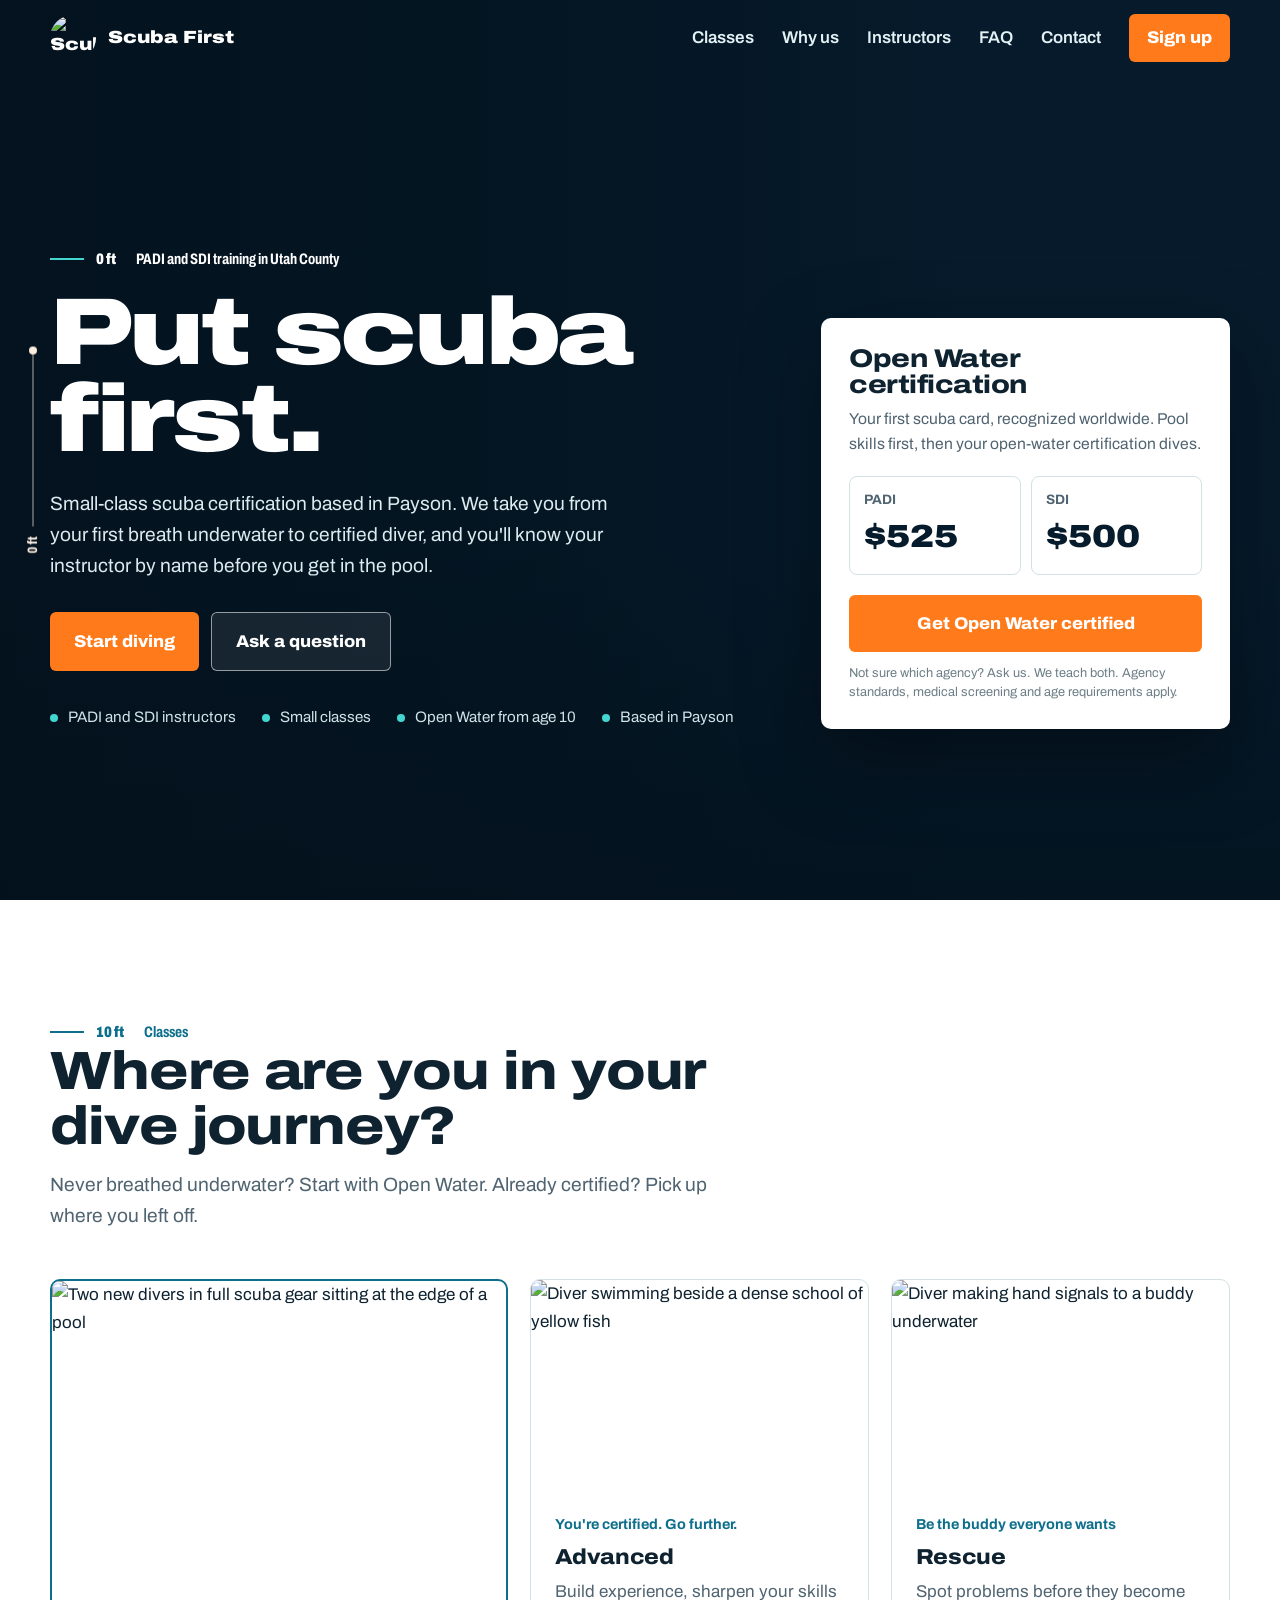
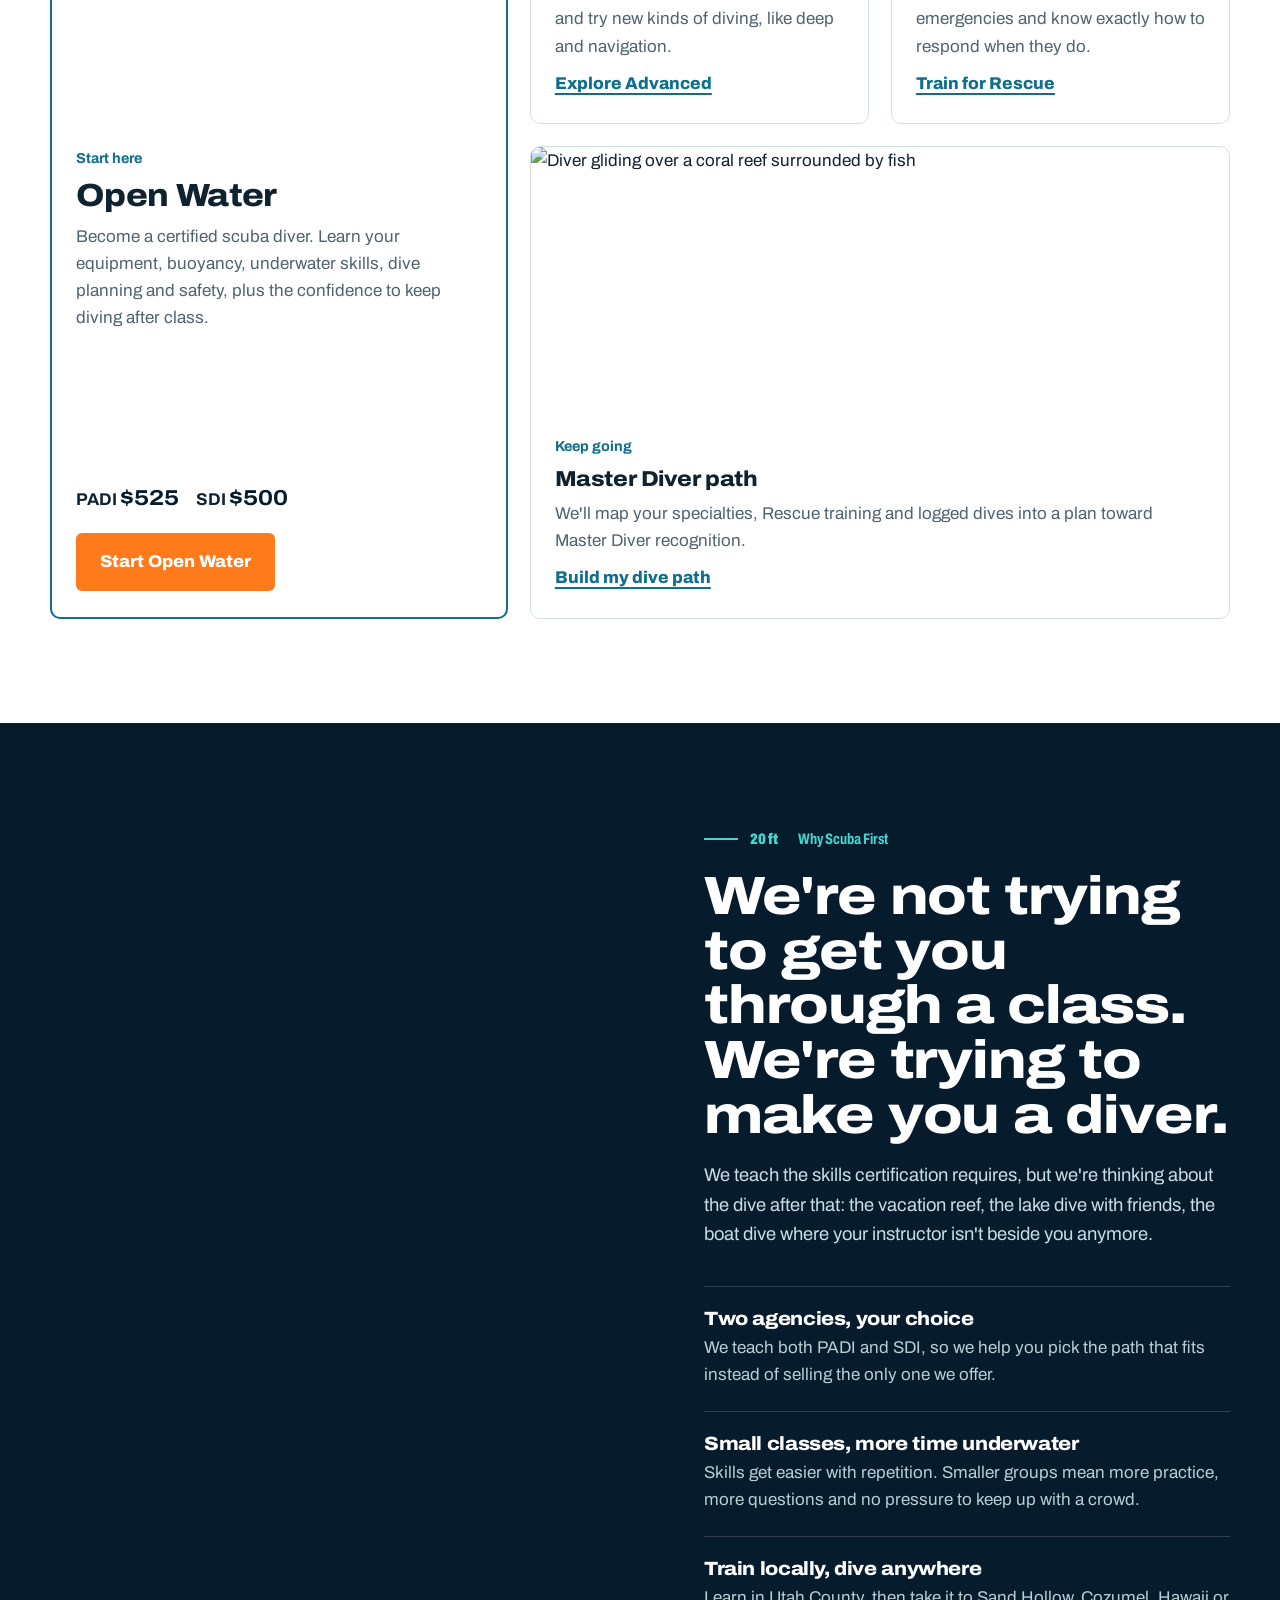
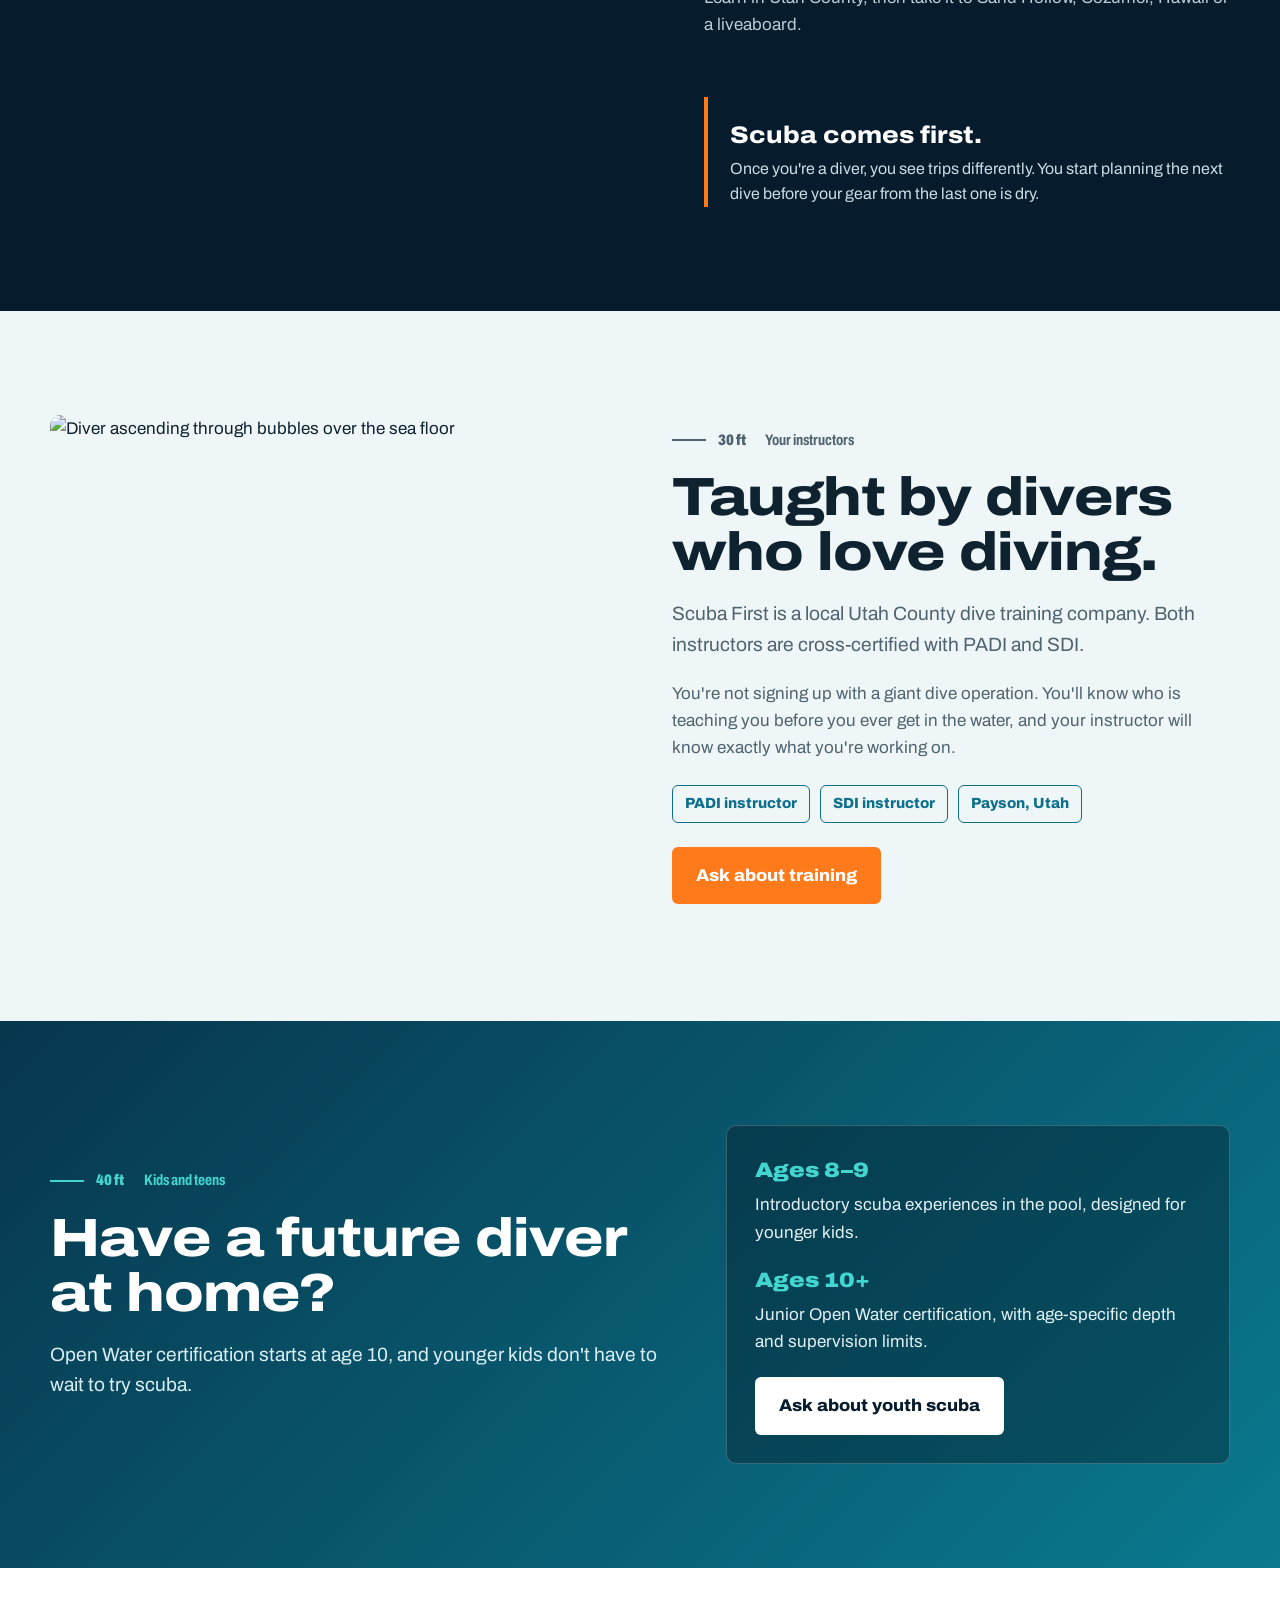
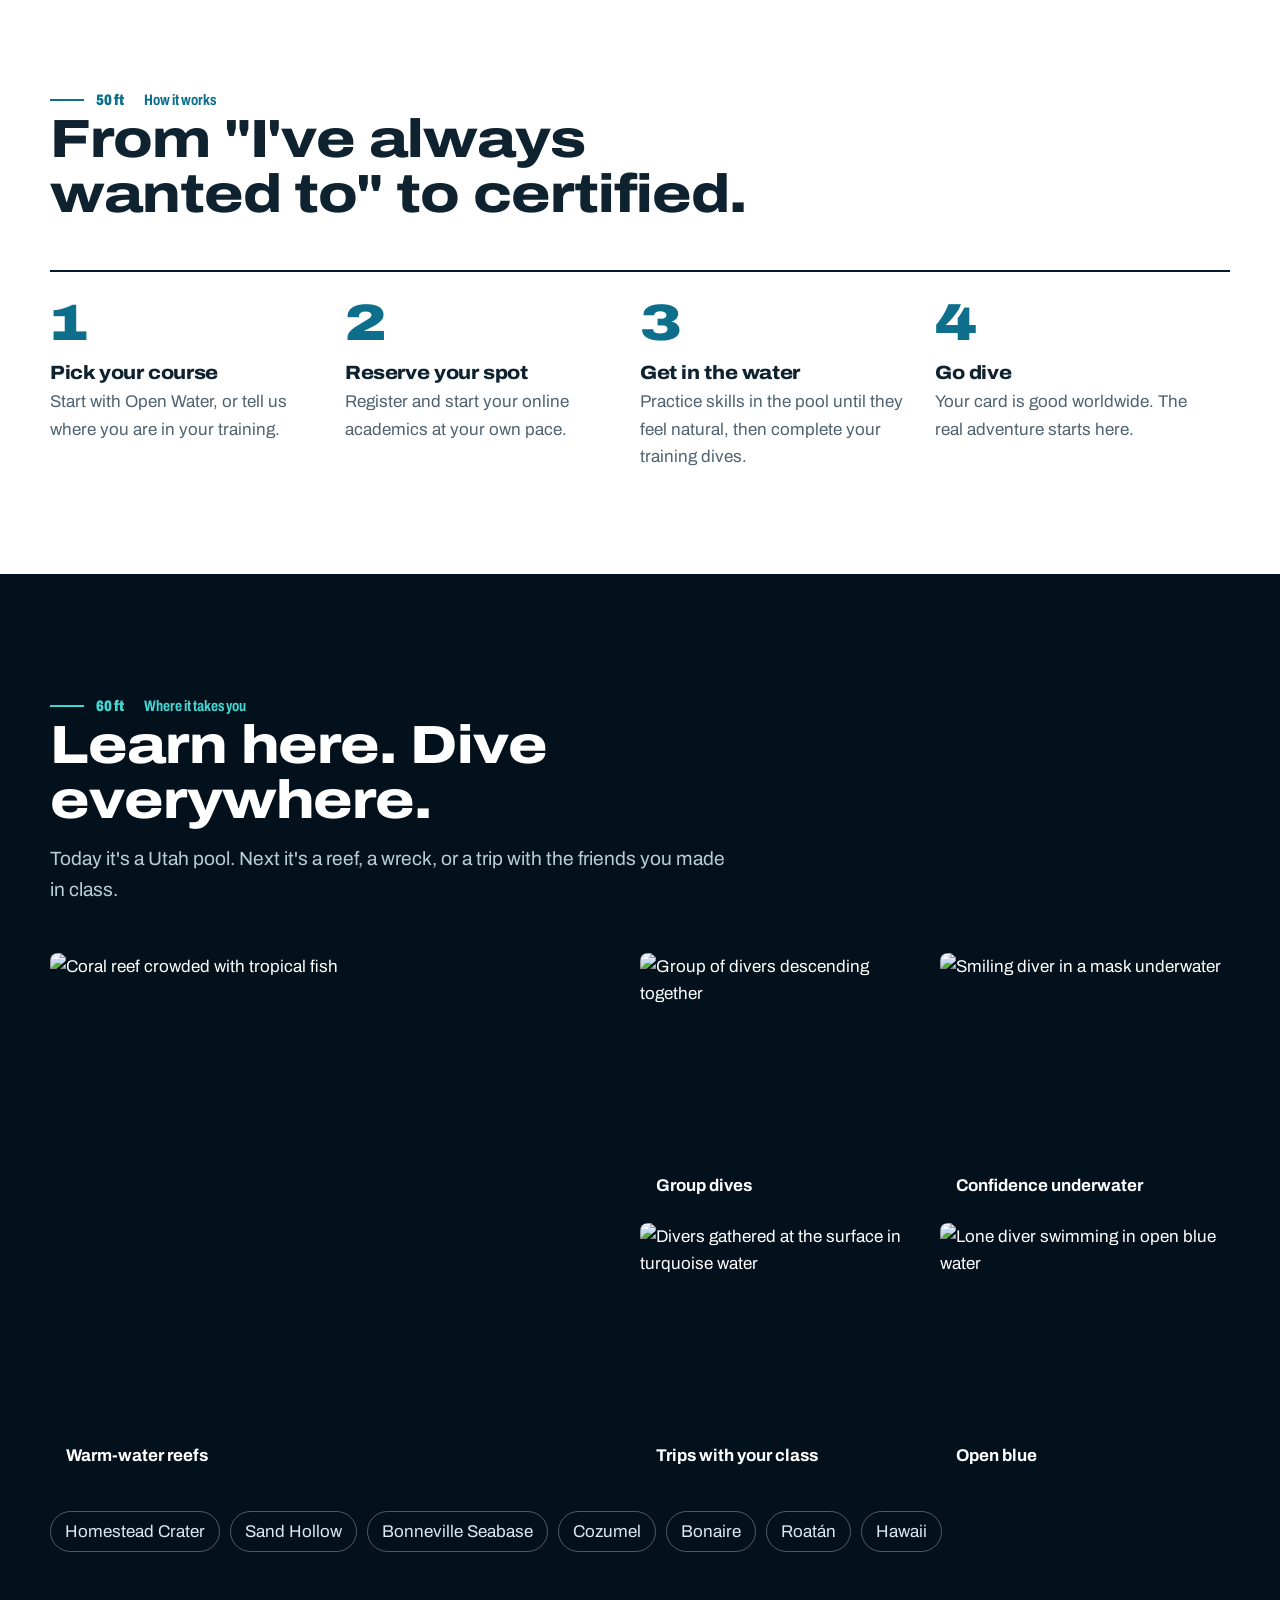
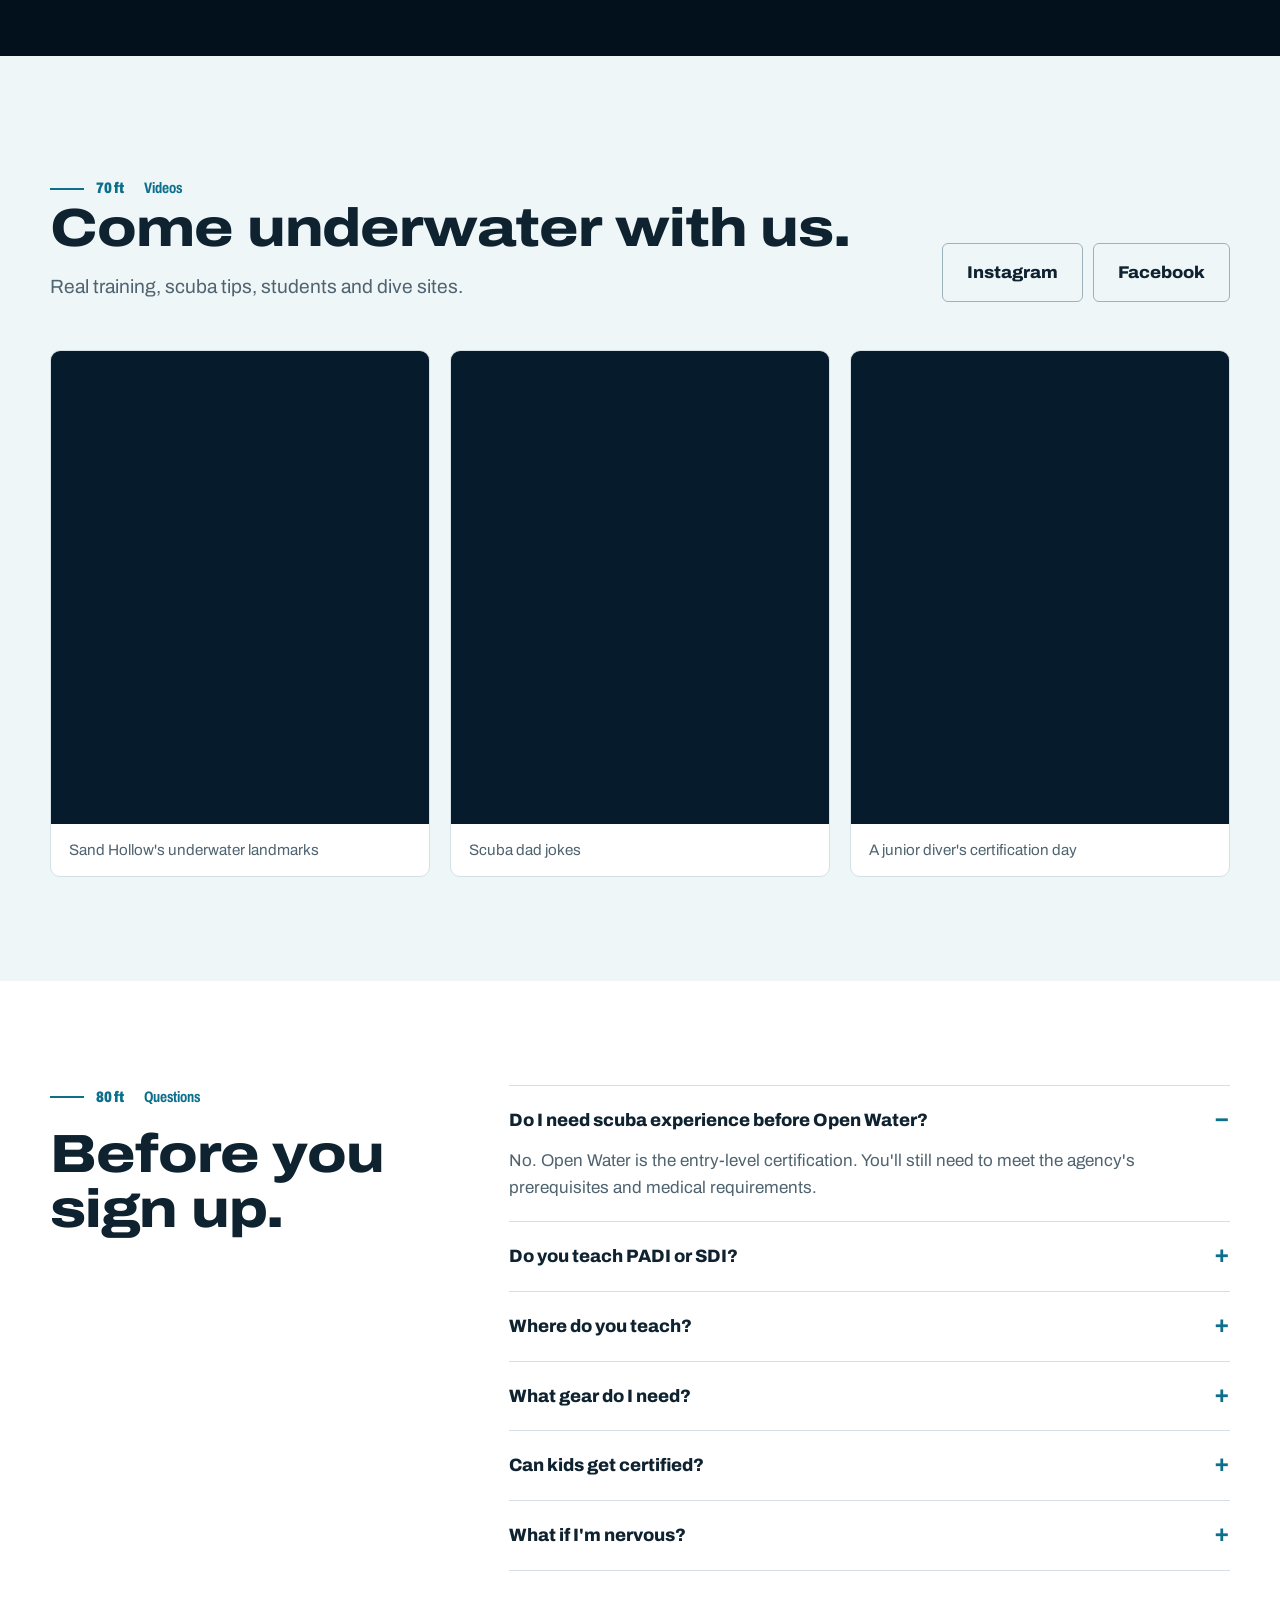
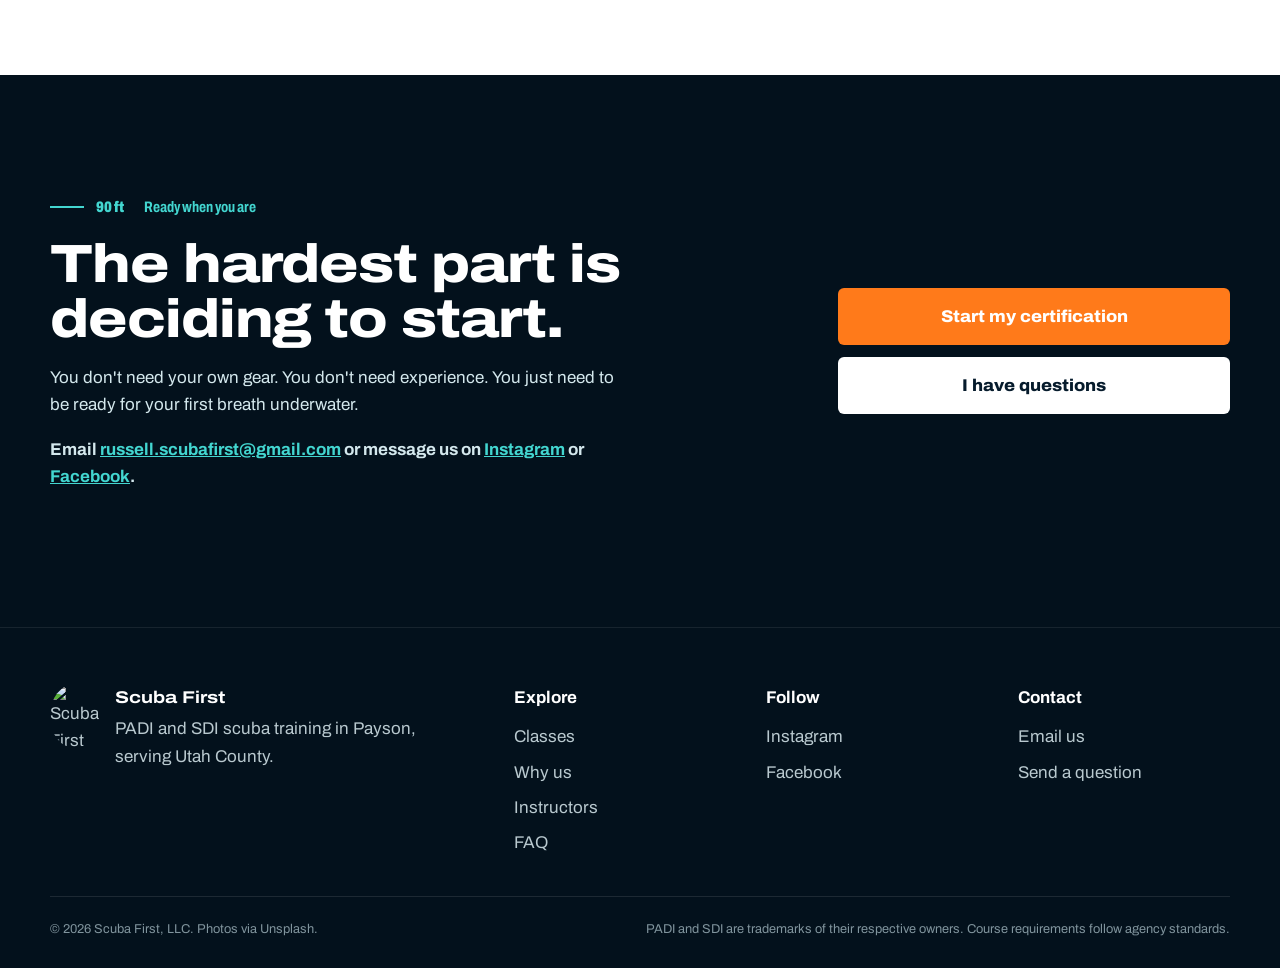
==== index.html @ 588d6b34 "Fix featured card fill, hero label contrast, use faceless instructor photo Co-Authored-By: Claude Op" ====
<!doctype html>
<html lang="en">
<head>
  <meta charset="utf-8">
  <meta name="viewport" content="width=device-width, initial-scale=1">
  <title>Scuba First | PADI & SDI Scuba Certification in Utah County</title>
  <meta name="description" content="Learn to scuba in Utah County with Scuba First. PADI and SDI Open Water, Advanced, Rescue and Master Diver training based in Payson, Utah and serving Utah County.">
  <meta name="theme-color" content="#061b2c">
  <script>
    if (location.hostname.endsWith('github.io')) {
      document.write('<base href="/ScubaFirst/">');
    }
  </script>
  <meta property="og:title" content="Scuba First | Utah County Scuba Certification">
  <meta property="og:description" content="Small-class PADI & SDI scuba training from Payson, Utah. Get certified. Build confidence. Go dive.">
  <meta property="og:type" content="website">
  <meta property="og:url" content="https://goscubafirst.com">
  <meta property="og:image" content="https://raw.githubusercontent.com/collins0301/ScubaFirst/main/assets/open-water-social.png">
  <link rel="icon" href="https://raw.githubusercontent.com/collins0301/ScubaFirst/main/assets/logo.png">
  <link rel="preconnect" href="https://fonts.googleapis.com">
  <link rel="preconnect" href="https://fonts.gstatic.com" crossorigin>
  <link href="https://fonts.googleapis.com/css2?family=Archivo:wdth,wght@62..125,400..900&display=swap" rel="stylesheet">
  <link rel="preload" as="image" href="https://images.unsplash.com/photo-1517627043994-b991abb62fc8?auto=format&fit=crop&w=2000&q=70">
  <style>
:root{
  --surface:#43d6d0;      /* brand aqua: shallow water */
  --mid:#0d6f8c;          /* 30 ft blue */
  --deep:#061b2c;         /* brand navy: depth */
  --abyss:#03111c;
  --signal:#ff7a1a;       /* safety-sausage orange: every action */
  --signal-dark:#e2620a;
  --foam:#eef6f7;         /* pale water for light sections */
  --white:#ffffff;
  --ink:#0f2230;
  --muted:#4f6370;
  --line:#d3e1e6;
  --wide:"Archivo",system-ui,sans-serif;
}
*{box-sizing:border-box}
html{scroll-behavior:smooth}
body{margin:0;font-family:var(--wide);font-stretch:100%;color:var(--ink);background:var(--white);line-height:1.6;font-size:1.0625rem;-webkit-font-smoothing:antialiased}
img{max-width:100%;display:block}
button,input,select,textarea{font:inherit}
a{color:inherit}
:focus-visible{outline:3px solid var(--signal);outline-offset:3px}
.container{width:min(1180px,calc(100% - 40px));margin:auto}
.skip-link{position:fixed;top:-100px;left:16px;background:#fff;padding:10px 14px;z-index:1000}.skip-link:focus{top:16px}

/* Type: one family, width does the work. Wide = headlines, normal = reading. */
h1,h2,h3{font-family:var(--wide);font-stretch:118%;font-weight:800;letter-spacing:-.02em;line-height:1.02;margin:0}
h2{font-size:clamp(2rem,4.2vw,3.4rem)}
h3{font-size:1.35rem;font-stretch:110%}
.lead{font-size:1.2rem;color:var(--muted);max-width:62ch}

/* Depth marker: the one recurring device. Real info: how deep into the page/dive you are. */
.depth{display:flex;align-items:center;gap:12px;margin:0 0 18px;font-stretch:75%;font-weight:700;font-size:.95rem;color:var(--mid);font-variant-numeric:tabular-nums}
.depth::before{content:"";width:34px;height:2px;background:currentColor}
.depth b{font-weight:900}
.on-dark .depth{color:var(--surface)}
.hero .depth{color:#fff}.hero .depth::before{background:var(--surface)}

/* Buttons */
.button{border:0;border-radius:6px;padding:15px 24px;font-weight:800;font-stretch:105%;cursor:pointer;display:inline-flex;align-items:center;justify-content:center;gap:8px;text-decoration:none;transition:background .15s ease}
.button-primary,.button-small{background:var(--signal);color:#fff}.button-primary:hover,.button-small:hover{background:var(--signal-dark)}
.button-small{padding:10px 18px}
.button-ghost{background:rgba(255,255,255,.08);color:#fff;border:1.5px solid rgba(255,255,255,.55)}.button-ghost:hover{background:rgba(255,255,255,.18)}
.button-ghost-dark{background:transparent;color:var(--ink);border:1.5px solid #9eb2bb}.button-ghost-dark:hover{border-color:var(--ink)}
.button-light{background:#fff;color:var(--deep)}.button-light:hover{background:var(--foam)}
.button-full{width:100%}
.text-link{border:0;background:transparent;padding:0;text-align:left;font-weight:800;color:var(--mid);cursor:pointer;text-decoration:underline;text-underline-offset:4px;text-decoration-thickness:2px}
.text-link:hover{color:var(--deep)}

/* Header */
.site-header{position:fixed;inset:0 0 auto;z-index:100;transition:background .25s ease}
.site-header.solid{background:rgba(6,27,44,.96);backdrop-filter:blur(12px)}
.nav-wrap{height:76px;display:flex;align-items:center;justify-content:space-between;gap:24px}
.brand{display:flex;align-items:center;gap:12px;text-decoration:none;color:#fff;font-weight:900;font-stretch:120%;font-size:1.1rem}
.brand img{width:46px;height:46px;border-radius:50%;object-fit:cover}
.nav-links{display:flex;align-items:center;gap:28px;color:#e3f1f4}.nav-links>a{text-decoration:none;font-weight:600}.nav-links>a:hover{color:#fff;text-decoration:underline;text-underline-offset:6px}
.nav-toggle{display:none;background:transparent;border:1.5px solid rgba(255,255,255,.5);color:#fff;border-radius:6px;padding:8px 12px;font-weight:700}

/* Hero: full-bleed water, the surface of the dive */
.hero{position:relative;min-height:min(100svh,900px);display:flex;align-items:flex-end;color:#fff;background:var(--deep) url("https://images.unsplash.com/photo-1517627043994-b991abb62fc8?auto=format&fit=crop&w=2000&q=70") center 35%/cover no-repeat;padding:140px 0 64px;overflow:hidden}
.hero::before{content:"";position:absolute;inset:0;background:linear-gradient(90deg,rgba(3,17,28,.86) 0%,rgba(3,17,28,.55) 45%,rgba(3,17,28,.05) 75%),linear-gradient(0deg,rgba(3,17,28,.7) 0%,transparent 40%)}
.hero .container{position:relative;display:grid;grid-template-columns:1.4fr .8fr;gap:56px;align-items:end}
.hero h1{font-size:clamp(3rem,7.4vw,6.6rem);font-stretch:125%;font-weight:900;line-height:.92;letter-spacing:-.035em;max-width:11ch}
.hero-lead{font-size:1.2rem;color:#dcebef;max-width:52ch;margin:26px 0 30px}
.hero-actions{display:flex;gap:12px;flex-wrap:wrap}
.trust-row{display:flex;gap:10px 26px;flex-wrap:wrap;margin:34px 0 0;padding:0;list-style:none;color:#cfe3e8;font-size:.95rem}
.trust-row li::before{content:"";display:inline-block;width:8px;height:8px;border-radius:50%;background:var(--surface);margin-right:10px;vertical-align:middle}
.hero-card{background:#fff;color:var(--ink);padding:28px;border-radius:10px;box-shadow:0 30px 80px rgba(0,0,0,.35)}
.hero-card h2{font-size:1.6rem;margin:0 0 8px}
.hero-card p{color:var(--muted);margin:0;font-size:.98rem}
.price-grid{display:grid;grid-template-columns:1fr 1fr;gap:10px;margin:20px 0}
.price-grid div{border:1.5px solid var(--line);border-radius:8px;padding:12px 14px}
.price-grid span{display:block;font-size:.85rem;font-weight:700;color:var(--muted)}
.price-grid strong{font-size:2rem;font-stretch:115%;font-weight:900;font-variant-numeric:tabular-nums;color:var(--deep)}
.hero-card small{display:block;color:#6d7e87;margin-top:12px;font-size:.8rem;line-height:1.45}

/* Sections */
.section{padding:104px 0}
.section-head{max-width:760px;margin-bottom:48px}
.section-head p{margin:16px 0 0}

/* Courses: photo-led */
.courses{background:var(--white)}
.course-grid{display:grid;grid-template-columns:1.35fr 1fr 1fr;grid-template-rows:auto auto;gap:22px}
.course{display:flex;flex-direction:column;border:1.5px solid var(--line);border-radius:10px;overflow:hidden;background:#fff}
.course img{width:100%;aspect-ratio:16/10;object-fit:cover}
.course-body{padding:22px 24px 26px;display:flex;flex-direction:column;gap:10px;flex:1}
.course-body p{margin:0;color:var(--muted)}
.course-tag{font-size:.9rem;font-weight:700;color:var(--mid)}
.course-price{margin-top:auto;padding-top:10px;font-weight:700}
.course-price b{font-size:1.35rem;font-stretch:115%;font-variant-numeric:tabular-nums;color:var(--deep)}
.course-featured{grid-row:span 2;border-color:var(--mid);border-width:2px}
.course-featured img{flex:1;min-height:300px;aspect-ratio:auto;height:100%}
.course-featured h3{font-size:2rem}
.course-featured .button{align-self:flex-start;margin-top:8px}

/* Why: split photo */
.why{background:var(--deep);color:#fff;padding:0}
.why-grid{display:grid;grid-template-columns:1fr 1fr;min-height:720px}
.why-photo{background:url("https://images.unsplash.com/photo-1608209957132-587daea098f3?auto=format&fit=crop&w=1400&q=70") center/cover}
.why-copy{padding:104px max(40px,calc((100vw - 1180px)/2)) 104px 64px}
.why-copy .large-copy{font-size:1.15rem;color:#c8dde3;max-width:56ch}
.reason-list{margin:36px 0 0;padding:0;list-style:none}
.reason-list li{border-top:1px solid rgba(255,255,255,.16);padding:22px 0}
.reason-list h3{margin:0 0 6px;font-size:1.2rem}
.reason-list p{margin:0;color:#b8ced5}
.pull{margin:36px 0 0;padding:24px 0 0 22px;border-left:4px solid var(--signal);font-size:1.5rem;font-stretch:112%;font-weight:800;line-height:1.2}
.pull span{display:block;margin-top:8px;font-size:1rem;font-weight:400;font-stretch:100%;color:#c8dde3;line-height:1.55}

/* Instructors */
.instructors{background:var(--foam)}
.instructor-grid{display:grid;grid-template-columns:1fr 1fr;gap:64px;align-items:center}
.instructor-photo{border-radius:10px;overflow:hidden;aspect-ratio:4/3.6}
.instructor-photo img{width:100%;height:100%;object-fit:cover}
.instructor-grid p{color:var(--muted)}
.cred{display:flex;gap:10px;flex-wrap:wrap;margin:24px 0}
.cred span{border:1.5px solid var(--mid);color:var(--mid);font-weight:800;border-radius:6px;padding:6px 12px;font-size:.92rem}

/* Youth */
.youth{position:relative;overflow:hidden;background:linear-gradient(135deg,#07364d,#0a7a8f);color:#fff}
.youth-diver{position:absolute;left:2%;bottom:-60px;width:420px;max-width:38vw;opacity:.35;pointer-events:none}
.youth-grid{position:relative;display:grid;grid-template-columns:1.1fr .9fr;gap:60px;align-items:center}
.youth-grid p{color:#d9edf2}
.age-list{background:rgba(3,17,28,.35);border:1px solid rgba(255,255,255,.2);border-radius:10px;padding:28px}
.age-list dl{margin:0 0 22px}
.age-list dt{font-weight:900;font-stretch:115%;font-size:1.3rem;color:var(--surface)}
.age-list dd{margin:4px 0 18px;color:#e2f0f4}

/* Steps: a real sequence, so numbered */
.steps{background:var(--white)}
.steps-list{display:grid;grid-template-columns:repeat(4,1fr);gap:0;counter-reset:s;list-style:none;margin:0;padding:0;border-top:2px solid var(--deep)}
.steps-list li{counter-increment:s;padding:26px 24px 0 0}
.steps-list li::before{content:counter(s);display:block;font-size:3.2rem;font-weight:900;font-stretch:125%;color:var(--mid);line-height:1;margin-bottom:14px}
.steps-list h3{margin:0 0 6px;font-size:1.2rem}
.steps-list p{margin:0;color:var(--muted)}

/* Where it takes you: photo mosaic */
.places{background:var(--abyss);color:#fff}
.places .lead{color:#b8ced5}
.mosaic{display:grid;grid-template-columns:2fr 1fr 1fr;grid-template-rows:260px 260px;gap:10px}
.mosaic figure{margin:0;position:relative;overflow:hidden;border-radius:8px}
.mosaic figure:first-child{grid-row:span 2}
.mosaic img{width:100%;height:100%;object-fit:cover}
.mosaic figcaption{position:absolute;left:0;right:0;bottom:0;padding:40px 16px 14px;background:linear-gradient(0deg,rgba(3,17,28,.85),transparent);font-weight:700}
.dest{display:flex;flex-wrap:wrap;gap:10px;margin:28px 0 0;padding:0;list-style:none}
.dest li{border:1px solid rgba(255,255,255,.3);border-radius:999px;padding:6px 14px;color:#dceaf0}

/* Videos */
.social-section{background:var(--foam)}
.social-heading{display:flex;justify-content:space-between;align-items:end;gap:36px;max-width:none}
.social-buttons{display:flex;gap:10px}
.video-grid{display:grid;grid-template-columns:repeat(3,1fr);gap:20px}
.video-card{background:#fff;border-radius:10px;overflow:hidden;border:1.5px solid var(--line)}
.video-embed{aspect-ratio:4/5;background:var(--deep)}
.video-embed iframe{width:100%;height:100%;display:block}
.video-meta{padding:14px 18px;color:var(--muted);font-size:.95rem}

/* FAQ */
.faq-wrap{display:grid;grid-template-columns:.7fr 1.3fr;gap:70px}
.faq-list details{border-top:1.5px solid var(--line);padding:20px 0}
.faq-list details:last-child{border-bottom:1.5px solid var(--line)}
.faq-list summary{font-size:1.12rem;font-weight:800;cursor:pointer;list-style:none;display:flex;justify-content:space-between;gap:20px}
.faq-list summary::-webkit-details-marker{display:none}
.faq-list summary::after{content:"+";font-size:1.5rem;line-height:1;color:var(--mid)}
.faq-list details[open] summary::after{content:"\2212"}
.faq-list p{color:var(--muted);max-width:68ch;margin:12px 0 0}

/* CTA: the bottom of the dive */
.cta{position:relative;color:#fff;background:var(--abyss) url("https://images.unsplash.com/photo-1628630500614-1c8924c99c3e?auto=format&fit=crop&w=2000&q=65") center/cover;padding:120px 0}
.cta::before{content:"";position:absolute;inset:0;background:linear-gradient(90deg,rgba(3,17,28,.9),rgba(3,17,28,.55))}
.cta .container{position:relative;display:grid;grid-template-columns:1.3fr .7fr;gap:60px;align-items:center}
.cta p{color:#d4e8ed;max-width:58ch}
.cta-actions{display:flex;flex-direction:column;gap:12px}
.contact-line{margin-top:18px;font-weight:700;color:#fff}
.contact-line a{color:var(--surface)}

/* Footer */
.site-footer{background:var(--abyss);color:#b9c9cf;padding:56px 0 28px;border-top:1px solid rgba(255,255,255,.08)}
.footer-grid{display:grid;grid-template-columns:2fr 1fr 1fr 1fr;gap:40px}
.footer-brand{display:flex;gap:16px;align-items:flex-start}
.footer-brand img{width:64px;height:64px;border-radius:50%}
.footer-brand strong{color:#fff;font-stretch:120%}
.footer-brand p{margin:4px 0}
.footer-grid>div:not(.footer-brand){display:flex;flex-direction:column;gap:8px}
.footer-grid>div>strong{color:#fff;margin-bottom:4px}
.footer-grid a{text-decoration:none}.footer-grid a:hover{color:#fff;text-decoration:underline}
.legal{display:flex;justify-content:space-between;gap:30px;border-top:1px solid rgba(255,255,255,.1);margin-top:40px;padding-top:22px;font-size:.8rem;color:#80949d}

/* Depth gauge: scroll-linked readout, desktop only */
.gauge{position:fixed;left:22px;top:50%;transform:translateY(-50%);z-index:90;display:flex;flex-direction:column;align-items:center;gap:10px;pointer-events:none;mix-blend-mode:difference;color:#fff}
.gauge-track{width:2px;height:180px;background:rgba(255,255,255,.35);position:relative}
.gauge-fill{position:absolute;left:-3px;width:8px;height:8px;border-radius:50%;background:#fff;top:0}
.gauge-read{font-stretch:75%;font-weight:800;font-size:.85rem;font-variant-numeric:tabular-nums;writing-mode:vertical-rl;transform:rotate(180deg)}

/* Modals (unchanged behaviour) */
.modal{border:0;padding:0;border-radius:12px;width:min(680px,calc(100% - 28px));box-shadow:0 35px 110px rgba(0,0,0,.35)}
.modal::backdrop{background:rgba(1,13,22,.74);backdrop-filter:blur(4px)}
.modal-shell{padding:34px;position:relative}
.modal-shell h2{font-size:2rem;margin:0 0 10px}
.modal-kicker{margin:0 0 8px;font-weight:700;color:var(--mid)}
.modal-intro{color:var(--muted)}
.modal-close{position:absolute;right:18px;top:15px;border:0;background:#eef3f5;width:38px;height:38px;border-radius:50%;font-size:1.4rem;cursor:pointer}
.signup-options{display:grid;gap:10px;margin-top:23px}
.signup-option{border:1.5px solid var(--line);border-radius:8px;background:#fff;padding:16px;display:flex;justify-content:space-between;align-items:center;text-align:left;cursor:pointer}
.signup-option:hover{border-color:var(--mid);background:#f3fafb}
.signup-option b,.signup-option small{display:block}.signup-option small{color:var(--muted);margin-top:3px}.signup-option strong{color:var(--mid)}
.modal-note{min-height:22px;color:#8a520e;font-size:.9rem}
.info-form{display:grid;grid-template-columns:1fr 1fr;gap:14px;margin-top:22px}
.info-form label{font-size:.9rem;font-weight:700}.info-form label span{font-weight:400;color:var(--muted)}
.info-form input,.info-form select,.info-form textarea{display:block;width:100%;margin-top:6px;border:1.5px solid #b9c9cf;border-radius:6px;padding:12px;background:#fff}
.info-form .full{grid-column:1/-1}
.form-actions{display:flex;align-items:center;gap:14px}
.social-fallback{margin-top:20px;padding-top:16px;border-top:1px solid var(--line);display:flex;gap:15px;flex-wrap:wrap}
.social-fallback a{font-weight:800;color:var(--mid)}

@media (max-width:1100px){.gauge{display:none}}
@media (max-width:980px){
  .hero .container,.instructor-grid,.youth-grid,.faq-wrap,.cta .container{grid-template-columns:1fr}
  .hero .container{gap:36px}.hero-card{max-width:520px}
  .course-grid{grid-template-columns:1fr 1fr}.course-featured{grid-column:1/-1;grid-row:auto}
  .why-grid{grid-template-columns:1fr}.why-photo{min-height:340px}.why-copy{padding:72px 20px}
  .steps-list{grid-template-columns:1fr 1fr;row-gap:28px}
  .mosaic{grid-template-columns:1fr 1fr;grid-template-rows:auto}.mosaic figure{aspect-ratio:4/3}.mosaic figure:first-child{grid-column:1/-1;grid-row:auto;aspect-ratio:16/9}
  .video-grid{grid-template-columns:1fr}.video-card{max-width:520px;width:100%;margin:auto}
  .social-heading{flex-direction:column;align-items:flex-start}
  .footer-grid{grid-template-columns:1fr 1fr}
  .faq-wrap{gap:12px}
}
@media (max-width:760px){
  body{font-size:1rem}
  .container{width:calc(100% - 32px)}
  .nav-toggle{display:block}
  .nav-links{display:none;position:absolute;top:76px;left:0;right:0;background:var(--deep);padding:20px 16px;flex-direction:column;align-items:stretch;gap:16px}
  .nav-links.open{display:flex}
  .site-header:has(.nav-links.open){background:var(--deep)}
  .hero{padding:120px 0 48px;background-position:62% 30%}
  .hero::before{background:linear-gradient(0deg,rgba(3,17,28,.92) 0%,rgba(3,17,28,.6) 55%,rgba(3,17,28,.35) 100%)}
  .hero-actions{display:grid}.hero-actions .button{width:100%}
  .section{padding:72px 0}
  .course-grid,.steps-list,.footer-grid{grid-template-columns:1fr}
  .mosaic{grid-template-columns:1fr}.mosaic figure:first-child{aspect-ratio:4/3}
  .youth-diver{opacity:.15;max-width:70vw}
  .social-buttons{width:100%;display:grid;grid-template-columns:1fr 1fr}
  .legal{flex-direction:column}
  .info-form{grid-template-columns:1fr}.info-form .full{grid-column:1}
  .modal-shell{padding:28px 20px}
}
@media (prefers-reduced-motion:reduce){*{scroll-behavior:auto!important;transition:none!important}}
  </style>
  <script type="application/ld+json">
  {
    "@context": "https://schema.org",
    "@type": "SportsActivityLocation",
    "name": "Scuba First",
    "url": "https://goscubafirst.com",
    "email": "russell.scubafirst@gmail.com",
    "description": "PADI and SDI scuba instruction based in Payson, Utah, serving Utah County.",
    "areaServed": ["Payson, Utah", "Utah County, Utah"],
    "sameAs": [
      "https://www.facebook.com/profile.php?id=61592604832494",
      "https://www.instagram.com/scubafirst/"
    ]
  }
  </script>
</head>
<body>
  <a class="skip-link" href="#main">Skip to content</a>

  <header class="site-header" id="top">
    <div class="container nav-wrap">
      <a class="brand" href="#top" aria-label="Scuba First home">
        <img src="https://raw.githubusercontent.com/collins0301/ScubaFirst/main/assets/logo.png" alt="Scuba First logo">
        <span>Scuba First</span>
      </a>
      <button class="nav-toggle" aria-expanded="false" aria-controls="primary-nav">Menu</button>
      <nav id="primary-nav" class="nav-links" aria-label="Primary navigation">
        <a href="#courses">Classes</a>
        <a href="#why">Why us</a>
        <a href="#instructors">Instructors</a>
        <a href="#faq">FAQ</a>
        <a href="#contact">Contact</a>
        <button class="button button-small js-open-enroll">Sign up</button>
      </nav>
    </div>
  </header>

  <div class="gauge" aria-hidden="true">
    <div class="gauge-track"><span class="gauge-fill"></span></div>
    <span class="gauge-read">0 ft</span>
  </div>

  <main id="main">
    <section class="hero on-dark">
      <div class="container">
        <div>
          <p class="depth"><b>0 ft</b>&ensp;PADI and SDI training in Utah County</p>
          <h1>Put scuba first.</h1>
          <p class="hero-lead">Small-class scuba certification based in Payson. We take you from your first breath underwater to certified diver, and you'll know your instructor by name before you get in the pool.</p>
          <div class="hero-actions">
            <button class="button button-primary js-open-enroll">Start diving</button>
            <button class="button button-ghost js-open-info">Ask a question</button>
          </div>
          <ul class="trust-row" aria-label="Scuba First highlights">
            <li>PADI and SDI instructors</li>
            <li>Small classes</li>
            <li>Open Water from age 10</li>
            <li>Based in Payson</li>
          </ul>
        </div>

        <aside class="hero-card" aria-label="Open Water certification pricing">
          <h2>Open Water certification</h2>
          <p>Your first scuba card, recognized worldwide. Pool skills first, then your open-water certification dives.</p>
          <div class="price-grid">
            <div><span>PADI</span><strong data-price="padiOpenWater">$525</strong></div>
            <div><span>SDI</span><strong data-price="sdiOpenWater">$500</strong></div>
          </div>
          <button class="button button-primary button-full js-open-enroll" data-course="Open Water">Get Open Water certified</button>
          <small>Not sure which agency? Ask us. We teach both. Agency standards, medical screening and age requirements apply.</small>
        </aside>
      </div>
    </section>

    <section class="courses section" id="courses" data-depth="10">
      <div class="container">
        <div class="section-head">
          <p class="depth"><b>10 ft</b>&ensp;Classes</p>
          <h2>Where are you in your dive journey?</h2>
          <p class="lead">Never breathed underwater? Start with Open Water. Already certified? Pick up where you left off.</p>
        </div>

        <div class="course-grid">
          <article class="course course-featured">
            <img src="https://images.unsplash.com/photo-1563967949-d97cba787cae?auto=format&fit=crop&w=1200&q=70" alt="Two new divers in full scuba gear sitting at the edge of a pool" loading="lazy">
            <div class="course-body">
              <span class="course-tag">Start here</span>
              <h3>Open Water</h3>
              <p>Become a certified scuba diver. Learn your equipment, buoyancy, underwater skills, dive planning and safety, plus the confidence to keep diving after class.</p>
              <div class="course-price">PADI <b data-price="padiOpenWater">$525</b>&emsp;SDI <b data-price="sdiOpenWater">$500</b></div>
              <button class="button button-primary js-open-enroll" data-course="Open Water">Start Open Water</button>
            </div>
          </article>

          <article class="course">
            <img src="https://images.unsplash.com/photo-1544551763-46a013bb70d5?auto=format&fit=crop&w=800&q=70" alt="Diver swimming beside a dense school of yellow fish" loading="lazy">
            <div class="course-body">
              <span class="course-tag">You're certified. Go further.</span>
              <h3>Advanced</h3>
              <p>Build experience, sharpen your skills and try new kinds of diving, like deep and navigation.</p>
              <button class="text-link js-open-enroll" data-course="Advanced">Explore Advanced</button>
            </div>
          </article>

          <article class="course">
            <img src="https://images.unsplash.com/photo-1544551763-8dd44758c2dd?auto=format&fit=crop&w=800&q=70" alt="Diver making hand signals to a buddy underwater" loading="lazy">
            <div class="course-body">
              <span class="course-tag">Be the buddy everyone wants</span>
              <h3>Rescue</h3>
              <p>Spot problems before they become emergencies and know exactly how to respond when they do.</p>
              <button class="text-link js-open-enroll" data-course="Rescue">Train for Rescue</button>
            </div>
          </article>

          <article class="course" style="grid-column:span 2">
            <img src="https://images.unsplash.com/photo-1586508577428-120d6b072945?auto=format&fit=crop&w=1200&q=70" alt="Diver gliding over a coral reef surrounded by fish" loading="lazy" style="aspect-ratio:21/8">
            <div class="course-body">
              <span class="course-tag">Keep going</span>
              <h3>Master Diver path</h3>
              <p>We'll map your specialties, Rescue training and logged dives into a plan toward Master Diver recognition.</p>
              <button class="text-link js-open-enroll" data-course="Master Diver">Build my dive path</button>
            </div>
          </article>
        </div>
      </div>
    </section>

    <section class="why on-dark" id="why" data-depth="20">
      <div class="why-grid">
        <div class="why-photo" role="img" aria-label="Scuba diver hovering in clear blue water"></div>
        <div class="why-copy">
          <p class="depth"><b>20 ft</b>&ensp;Why Scuba First</p>
          <h2>We're not trying to get you through a class. We're trying to make you a diver.</h2>
          <p class="large-copy">We teach the skills certification requires, but we're thinking about the dive after that: the vacation reef, the lake dive with friends, the boat dive where your instructor isn't beside you anymore.</p>
          <ul class="reason-list">
            <li><h3>Two agencies, your choice</h3><p>We teach both PADI and SDI, so we help you pick the path that fits instead of selling the only one we offer.</p></li>
            <li><h3>Small classes, more time underwater</h3><p>Skills get easier with repetition. Smaller groups mean more practice, more questions and no pressure to keep up with a crowd.</p></li>
            <li><h3>Train locally, dive anywhere</h3><p>Learn in Utah County, then take it to Sand Hollow, Cozumel, Hawaii or a liveaboard.</p></li>
          </ul>
          <p class="pull">Scuba comes first.<span>Once you're a diver, you see trips differently. You start planning the next dive before your gear from the last one is dry.</span></p>
        </div>
      </div>
    </section>

    <section class="instructors section" id="instructors" data-depth="30">
      <div class="container instructor-grid">
        <div class="instructor-photo">
          <img src="https://images.unsplash.com/photo-1758968571011-af0157c61d7b?auto=format&fit=crop&w=1100&q=70" alt="Diver ascending through bubbles over the sea floor" loading="lazy">
        </div>
        <div>
          <p class="depth"><b>30 ft</b>&ensp;Your instructors</p>
          <h2>Taught by divers who love diving.</h2>
          <p class="lead">Scuba First is a local Utah County dive training company. Both instructors are cross-certified with PADI and SDI.</p>
          <p>You're not signing up with a giant dive operation. You'll know who is teaching you before you ever get in the water, and your instructor will know exactly what you're working on.</p>
          <div class="cred"><span>PADI instructor</span><span>SDI instructor</span><span>Payson, Utah</span></div>
          <button class="button button-primary js-open-info">Ask about training</button>
        </div>
      </div>
    </section>

    <section class="youth section on-dark" data-depth="40">
      <img src="assets/kid-diver-web.webp" alt="" class="youth-diver" aria-hidden="true">
      <div class="container youth-grid">
        <div>
          <p class="depth"><b>40 ft</b>&ensp;Kids and teens</p>
          <h2>Have a future diver at home?</h2>
          <p class="lead" style="color:#d9edf2">Open Water certification starts at age 10, and younger kids don't have to wait to try scuba.</p>
        </div>
        <div class="age-list">
          <dl>
            <dt>Ages 8–9</dt>
            <dd>Introductory scuba experiences in the pool, designed for younger kids.</dd>
            <dt>Ages 10+</dt>
            <dd>Junior Open Water certification, with age-specific depth and supervision limits.</dd>
          </dl>
          <button class="button button-light js-open-info" data-course="Youth scuba (ages 8–10)">Ask about youth scuba</button>
        </div>
      </div>
    </section>

    <section class="steps section" data-depth="50">
      <div class="container">
        <div class="section-head">
          <p class="depth"><b>50 ft</b>&ensp;How it works</p>
          <h2>From "I've always wanted to" to certified.</h2>
        </div>
        <ol class="steps-list">
          <li><h3>Pick your course</h3><p>Start with Open Water, or tell us where you are in your training.</p></li>
          <li><h3>Reserve your spot</h3><p>Register and start your online academics at your own pace.</p></li>
          <li><h3>Get in the water</h3><p>Practice skills in the pool until they feel natural, then complete your training dives.</p></li>
          <li><h3>Go dive</h3><p>Your card is good worldwide. The real adventure starts here.</p></li>
        </ol>
      </div>
    </section>

    <section class="places section on-dark" data-depth="60">
      <div class="container">
        <div class="section-head">
          <p class="depth"><b>60 ft</b>&ensp;Where it takes you</p>
          <h2>Learn here. Dive everywhere.</h2>
          <p class="lead">Today it's a Utah pool. Next it's a reef, a wreck, or a trip with the friends you made in class.</p>
        </div>
        <div class="mosaic">
          <figure><img src="https://images.unsplash.com/photo-1583212292454-1fe6229603b7?auto=format&fit=crop&w=1400&q=70" alt="Coral reef crowded with tropical fish" loading="lazy"><figcaption>Warm-water reefs</figcaption></figure>
          <figure><img src="https://images.unsplash.com/photo-1561983779-7d7e065befa4?auto=format&fit=crop&w=700&q=70" alt="Group of divers descending together" loading="lazy"><figcaption>Group dives</figcaption></figure>
          <figure><img src="https://images.unsplash.com/photo-1580128789542-d484253e94a3?auto=format&fit=crop&w=700&q=70" alt="Smiling diver in a mask underwater" loading="lazy"><figcaption>Confidence underwater</figcaption></figure>
          <figure><img src="https://images.unsplash.com/photo-1596952687581-9bd164398339?auto=format&fit=crop&w=700&q=70" alt="Divers gathered at the surface in turquoise water" loading="lazy"><figcaption>Trips with your class</figcaption></figure>
          <figure><img src="https://images.unsplash.com/photo-1574249292777-391006cfa6c6?auto=format&fit=crop&w=700&q=70" alt="Lone diver swimming in open blue water" loading="lazy"><figcaption>Open blue</figcaption></figure>
        </div>
        <ul class="dest" aria-label="Places our divers go">
          <li>Homestead Crater</li><li>Sand Hollow</li><li>Bonneville Seabase</li><li>Cozumel</li><li>Bonaire</li><li>Roatán</li><li>Hawaii</li>
        </ul>
      </div>
    </section>

    <section class="social-section section" id="social" data-depth="70">
      <div class="container">
        <div class="section-head social-heading">
          <div>
            <p class="depth"><b>70 ft</b>&ensp;Videos</p>
            <h2>Come underwater with us.</h2>
            <p class="lead">Real training, scuba tips, students and dive sites.</p>
          </div>
          <div class="social-buttons">
            <a class="button button-ghost-dark" data-social="instagram" href="#">Instagram</a>
            <a class="button button-ghost-dark" data-social="facebook" href="#">Facebook</a>
          </div>
        </div>

        <div class="video-grid">
          <article class="video-card">
            <div class="video-embed">
              <iframe src="https://www.facebook.com/plugins/video.php?href=https%3A%2F%2Fwww.facebook.com%2Freel%2F1436970348304581%2F&show_text=false&width=500" title="Scuba First reel about Sand Hollow underwater landmarks" width="500" height="625" style="border:none;overflow:hidden" scrolling="no" frameborder="0" allowfullscreen="true" loading="lazy" allow="autoplay; clipboard-write; encrypted-media; picture-in-picture; web-share"></iframe>
            </div>
            <div class="video-meta">Sand Hollow's underwater landmarks</div>
          </article>
          <article class="video-card">
            <div class="video-embed">
              <iframe src="https://www.facebook.com/plugins/video.php?href=https%3A%2F%2Fwww.facebook.com%2Freel%2F1063963206607868%2F&show_text=false&width=500" title="Scuba First scuba dad jokes reel" width="500" height="625" style="border:none;overflow:hidden" scrolling="no" frameborder="0" allowfullscreen="true" loading="lazy" allow="autoplay; clipboard-write; encrypted-media; picture-in-picture; web-share"></iframe>
            </div>
            <div class="video-meta">Scuba dad jokes</div>
          </article>
          <article class="video-card">
            <div class="video-embed">
              <iframe src="https://www.facebook.com/plugins/video.php?href=https%3A%2F%2Fwww.facebook.com%2Freel%2F1572834104221830%2F&show_text=false&width=500" title="Scuba First junior diver certification reel" width="500" height="625" style="border:none;overflow:hidden" scrolling="no" frameborder="0" allowfullscreen="true" loading="lazy" allow="autoplay; clipboard-write; encrypted-media; picture-in-picture; web-share"></iframe>
            </div>
            <div class="video-meta">A junior diver's certification day</div>
          </article>
        </div>
      </div>
    </section>

    <section class="faq section" id="faq" data-depth="80">
      <div class="container faq-wrap">
        <div>
          <p class="depth"><b>80 ft</b>&ensp;Questions</p>
          <h2>Before you sign up.</h2>
        </div>
        <div class="faq-list">
          <details open><summary>Do I need scuba experience before Open Water?</summary><p>No. Open Water is the entry-level certification. You'll still need to meet the agency's prerequisites and medical requirements.</p></details>
          <details><summary>Do you teach PADI or SDI?</summary><p>Both. Our instructors are cross-certified with PADI and SDI. We'll explain the practical differences and help you choose.</p></details>
          <details><summary>Where do you teach?</summary><p>We're based in Payson and serve all of Utah County. Classroom, pool and open-water locations depend on the course and schedule.</p></details>
          <details><summary>What gear do I need?</summary><p>It depends on the course. We'll tell you exactly what you need before class. Most students bring their own mask, fins and snorkel unless we arrange otherwise.</p></details>
          <details><summary>Can kids get certified?</summary><p>Yes. Junior Open Water starts at age 10, with age-specific depth limits and supervision. Introductory scuba experiences start at age 8.</p></details>
          <details><summary>What if I'm nervous?</summary><p>That's normal. Small classes give you time to practice each skill at your own pace until it feels comfortable.</p></details>
        </div>
      </div>
    </section>

    <section class="cta on-dark" id="contact" data-depth="90">
      <div class="container">
        <div>
          <p class="depth"><b>90 ft</b>&ensp;Ready when you are</p>
          <h2>The hardest part is deciding to start.</h2>
          <p>You don't need your own gear. You don't need experience. You just need to be ready for your first breath underwater.</p>
          <p class="contact-line">Email <a href="mailto:russell.scubafirst@gmail.com">russell.scubafirst@gmail.com</a> or message us on <a data-social="instagram" href="#">Instagram</a> or <a data-social="facebook" href="#">Facebook</a>.</p>
        </div>
        <div class="cta-actions">
          <button class="button button-primary js-open-enroll">Start my certification</button>
          <button class="button button-light js-open-info">I have questions</button>
        </div>
      </div>
    </section>
  </main>

  <footer class="site-footer">
    <div class="container footer-grid">
      <div class="footer-brand">
        <img src="https://raw.githubusercontent.com/collins0301/ScubaFirst/main/assets/logo.png" alt="Scuba First">
        <div><strong>Scuba First</strong><p>PADI and SDI scuba training in Payson, serving Utah County.</p></div>
      </div>
      <div>
        <strong>Explore</strong>
        <a href="#courses">Classes</a><a href="#why">Why us</a><a href="#instructors">Instructors</a><a href="#faq">FAQ</a>
      </div>
      <div>
        <strong>Follow</strong>
        <a data-social="instagram" href="#">Instagram</a><a data-social="facebook" href="#">Facebook</a>
      </div>
      <div>
        <strong>Contact</strong>
        <a href="mailto:russell.scubafirst@gmail.com">Email us</a>
        <a href="#contact" class="js-open-info">Send a question</a>
      </div>
    </div>
    <div class="container legal">
      <span>© <span id="year"></span> Scuba First, LLC. Photos via Unsplash.</span>
      <span>PADI and SDI are trademarks of their respective owners. Course requirements follow agency standards.</span>
    </div>
  </footer>

  <dialog class="modal" id="enroll-modal">
    <form method="dialog" class="modal-shell">
      <button class="modal-close" aria-label="Close">×</button>
      <p class="modal-kicker">Class signup</p>
      <h2>What do you want to dive into?</h2>
      <p class="modal-intro">Choose a course. We'll take you to checkout, or help you reserve a spot.</p>
      <div class="signup-options">
        <button type="button" class="signup-option js-pay" data-payment="padiOpenWater"><span><b>Open Water, PADI</b><small>Entry-level certification</small></span><strong data-price="padiOpenWater">$525</strong></button>
        <button type="button" class="signup-option js-pay" data-payment="sdiOpenWater"><span><b>Open Water, SDI</b><small>Entry-level certification</small></span><strong data-price="sdiOpenWater">$500</strong></button>
        <button type="button" class="signup-option js-pay" data-payment="advanced"><span><b>Advanced</b><small>Continue your training</small></span><strong>Ask for price</strong></button>
        <button type="button" class="signup-option js-pay" data-payment="rescue"><span><b>Rescue</b><small>Awareness and response skills</small></span><strong>Ask for price</strong></button>
        <button type="button" class="signup-option js-pay" data-payment="masterDiver"><span><b>Master Diver path</b><small>Plan your next level</small></span><strong>Ask for price</strong></button>
      </div>
      <p class="modal-note" id="payment-note"></p>
      <button type="button" class="text-link js-switch-info">Not sure which course? Ask us</button>
    </form>
  </dialog>

  <dialog class="modal" id="info-modal">
    <div class="modal-shell">
      <button class="modal-close js-close-info" aria-label="Close">×</button>
      <p class="modal-kicker">Ask us anything</p>
      <h2>Tell us what you're thinking.</h2>
      <form id="info-form" class="info-form">
        <input type="hidden" name="_subject" value="New Scuba First Website Inquiry">
        <input type="hidden" name="_template" value="table">
        <input type="text" name="_honey" tabindex="-1" autocomplete="off" style="display:none" aria-hidden="true">
        <label>Name<input type="text" name="name" autocomplete="name" required></label>
        <label>Email<input type="email" name="email" autocomplete="email" required></label>
        <label>Phone <span>(optional)</span><input type="tel" name="phone" autocomplete="tel"></label>
        <label>I'm interested in
          <select name="course">
            <option>Open Water</option><option>Advanced</option><option>Rescue</option><option>Master Diver Path</option><option>Youth scuba (ages 8–10)</option><option>Private / custom training</option><option>Something else</option>
          </select>
        </label>
        <label class="full">Question or message<textarea name="message" rows="4" placeholder="What you want to know, your preferred timing, or what's holding you back."></textarea></label>
        <div class="full form-actions">
          <button type="submit" class="button button-primary">Send request</button>
          <span id="form-status" role="status"></span>
        </div>
      </form>
      <div class="social-fallback">
        <span>Prefer a DM?</span>
        <a data-social="instagram" href="#">Instagram</a>
        <a data-social="facebook" href="#">Facebook</a>
      </div>
    </div>
  </dialog>

  <script>
  // Header turns solid after the hero; depth gauge tracks scroll.
  (() => {
    const header = document.querySelector('.site-header');
    const read = document.querySelector('.gauge-read');
    const dot = document.querySelector('.gauge-fill');
    const onScroll = () => {
      const y = window.scrollY;
      header.classList.toggle('solid', y > 40);
      const max = document.documentElement.scrollHeight - innerHeight;
      const p = max > 0 ? Math.min(1, y / max) : 0;
      if (read) read.textContent = Math.round(p * 90) + ' ft';
      if (dot) dot.style.top = (p * 172) + 'px';
    };
    addEventListener('scroll', onScroll, {passive:true});
    onScroll();
  })();
  </script>
  <script>
window.SCUBA_FIRST_CONFIG = {
  businessName: "Scuba First",
  domain: "https://goscubafirst.com",
  facebookUrl: "https://www.facebook.com/profile.php?id=61592604832494",
  instagramUrl: "https://www.instagram.com/scubafirst/",

  // Add these when you are ready. The site works without them, but inquiry/payment
  // buttons will route visitors to social messaging until the links are supplied.
  inquiryFormEndpoint: "https://formsubmit.co/ajax/russell.scubafirst@gmail.com",
  phoneDisplay: "",
  phoneLink: "",
  email: "russell.scubafirst@gmail.com",

  paymentLinks: {
    padiOpenWater: "",
    sdiOpenWater: "",
    advanced: "",
    rescue: "",
    masterDiver: ""
  },

  pricing: {
    padiOpenWater: "$525",
    sdiOpenWater: "$500"
  }
};

  </script>
  <script>
(() => {
  const cfg = window.SCUBA_FIRST_CONFIG || {};
  const enrollModal = document.getElementById('enroll-modal');
  const infoModal = document.getElementById('info-modal');
  const infoForm = document.getElementById('info-form');
  const status = document.getElementById('form-status');
  const paymentNote = document.getElementById('payment-note');

  document.getElementById('year').textContent = new Date().getFullYear();

  document.querySelectorAll('[data-price]').forEach(el => {
    const key = el.dataset.price;
    if (cfg.pricing?.[key]) el.textContent = cfg.pricing[key];
  });

  document.querySelectorAll('[data-social="instagram"]').forEach(el => el.href = cfg.instagramUrl || '#');
  document.querySelectorAll('[data-social="facebook"]').forEach(el => el.href = cfg.facebookUrl || '#');

  const navToggle = document.querySelector('.nav-toggle');
  const nav = document.getElementById('primary-nav');
  navToggle?.addEventListener('click', () => {
    const open = nav.classList.toggle('open');
    navToggle.setAttribute('aria-expanded', String(open));
  });
  nav?.querySelectorAll('a').forEach(a => a.addEventListener('click', () => {
    nav.classList.remove('open'); navToggle?.setAttribute('aria-expanded','false');
  }));

  const openEnroll = () => { if (!enrollModal.open) enrollModal.showModal(); };
  const openInfo = (course) => {
    if (course) {
      const select = infoForm?.querySelector('[name="course"]');
      if (select && [...select.options].some(o => o.value === course)) select.value = course;
    }
    if (!infoModal.open) infoModal.showModal();
  };

  document.querySelectorAll('.js-open-enroll').forEach(btn => btn.addEventListener('click', () => openEnroll()));
  document.querySelectorAll('.js-open-info').forEach(btn => btn.addEventListener('click', () => openInfo(btn.dataset.course)));
  document.querySelector('.js-switch-info')?.addEventListener('click', () => { enrollModal.close(); openInfo(); });
  document.querySelector('.js-close-info')?.addEventListener('click', () => infoModal.close());

  document.querySelectorAll('.modal-close').forEach(btn => btn.addEventListener('click', () => btn.closest('dialog')?.close()));
  [enrollModal, infoModal].forEach(d => d?.addEventListener('click', e => { if (e.target === d) d.close(); }));

  document.querySelectorAll('.js-pay').forEach(btn => btn.addEventListener('click', () => {
    const key = btn.dataset.payment;
    const url = cfg.paymentLinks?.[key];
    if (url) {
      window.location.href = url;
      return;
    }
    paymentNote.textContent = 'Online checkout is ready to connect, but the payment link has not been added yet. Send us a request and we’ll help you reserve a spot.';
    const courseMap = {padiOpenWater:'Open Water',sdiOpenWater:'Open Water',advanced:'Advanced',rescue:'Rescue',masterDiver:'Master Diver Path'};
    setTimeout(() => { enrollModal.close(); openInfo(courseMap[key]); }, 900);
  }));

  infoForm?.addEventListener('submit', async e => {
    e.preventDefault();
    const endpoint = cfg.inquiryFormEndpoint;
    if (!endpoint) {
      status.textContent = 'Online form delivery is not connected yet. Please message us on Instagram or Facebook.';
      return;
    }
    status.textContent = 'Sending…';
    try {
      const response = await fetch(endpoint, {method:'POST',body:new FormData(infoForm),headers:{Accept:'application/json'}});
      if (!response.ok) throw new Error('Request failed');
      infoForm.reset();
      status.textContent = 'Sent! We’ll get back to you soon.';
    } catch {
      status.textContent = 'We couldn’t send that form. Please message us on Instagram or Facebook.';
    }
  });
})();

  </script>
</body>
</html>
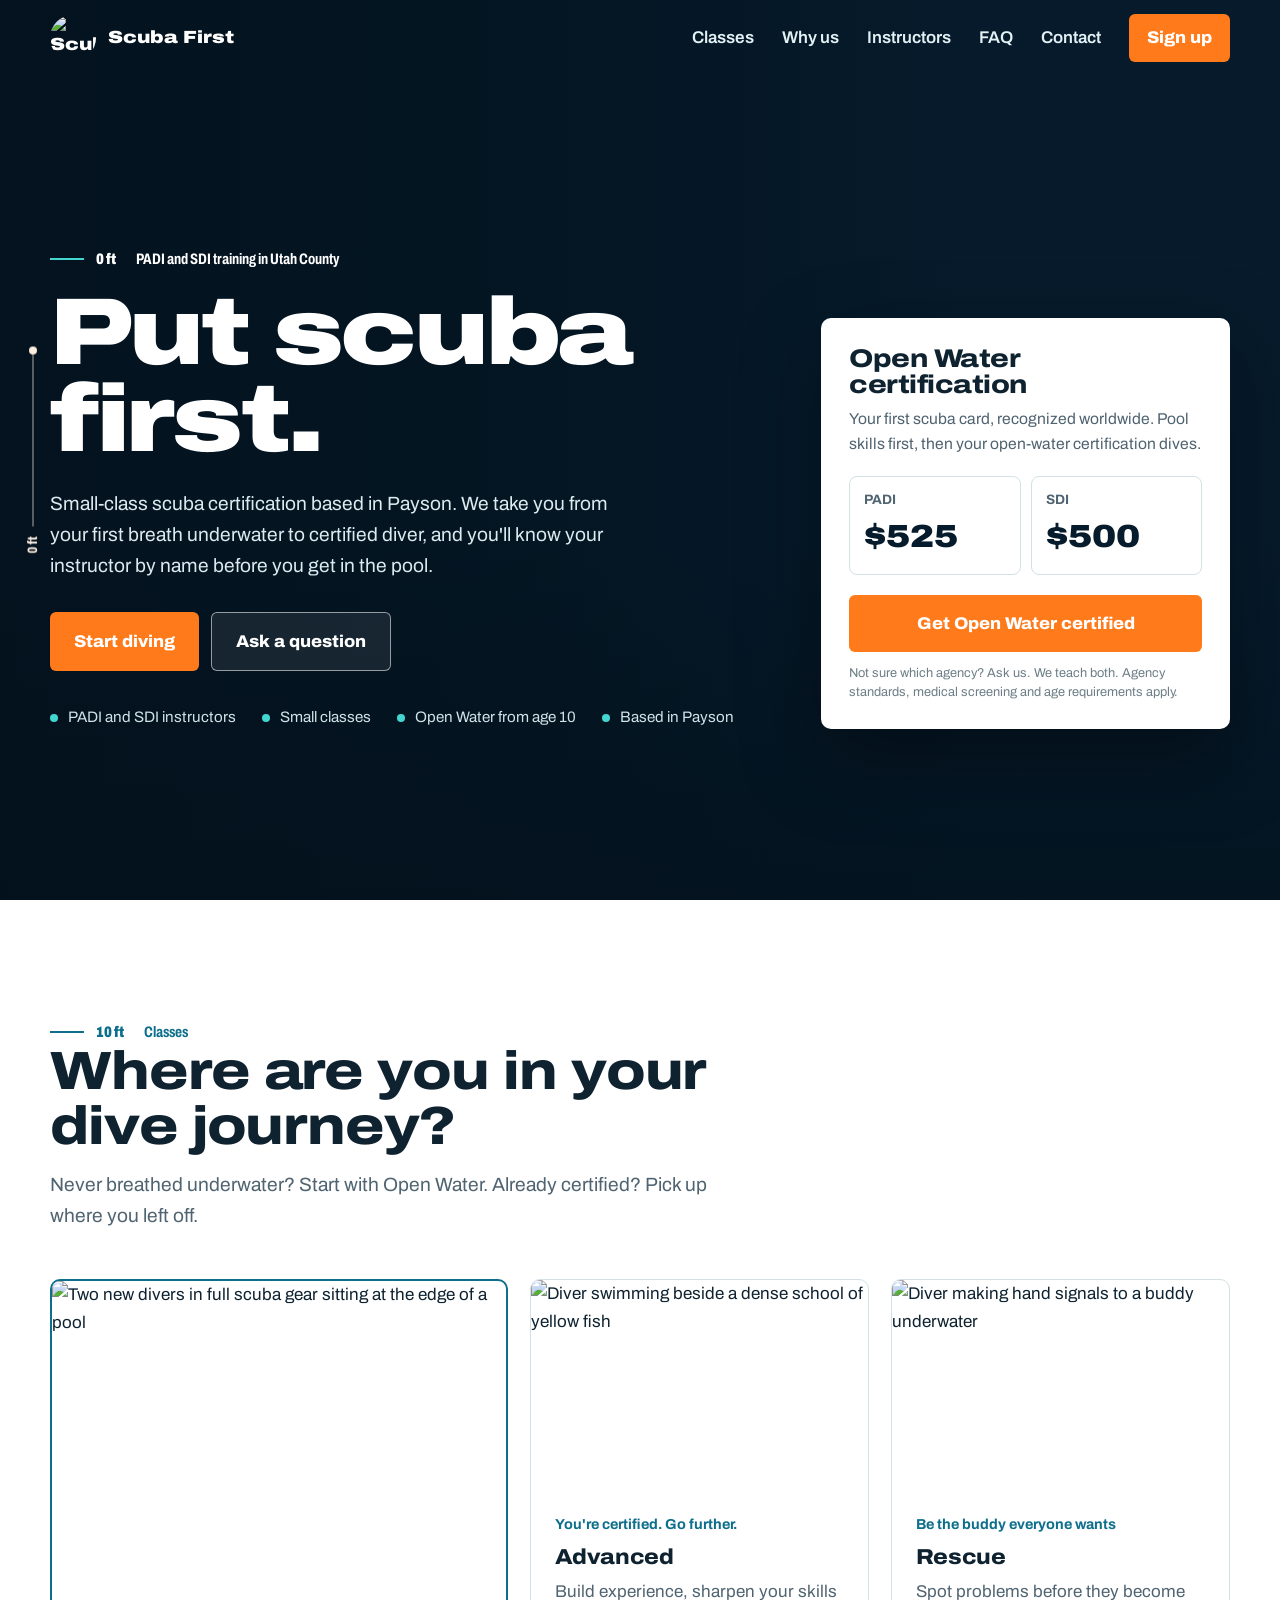
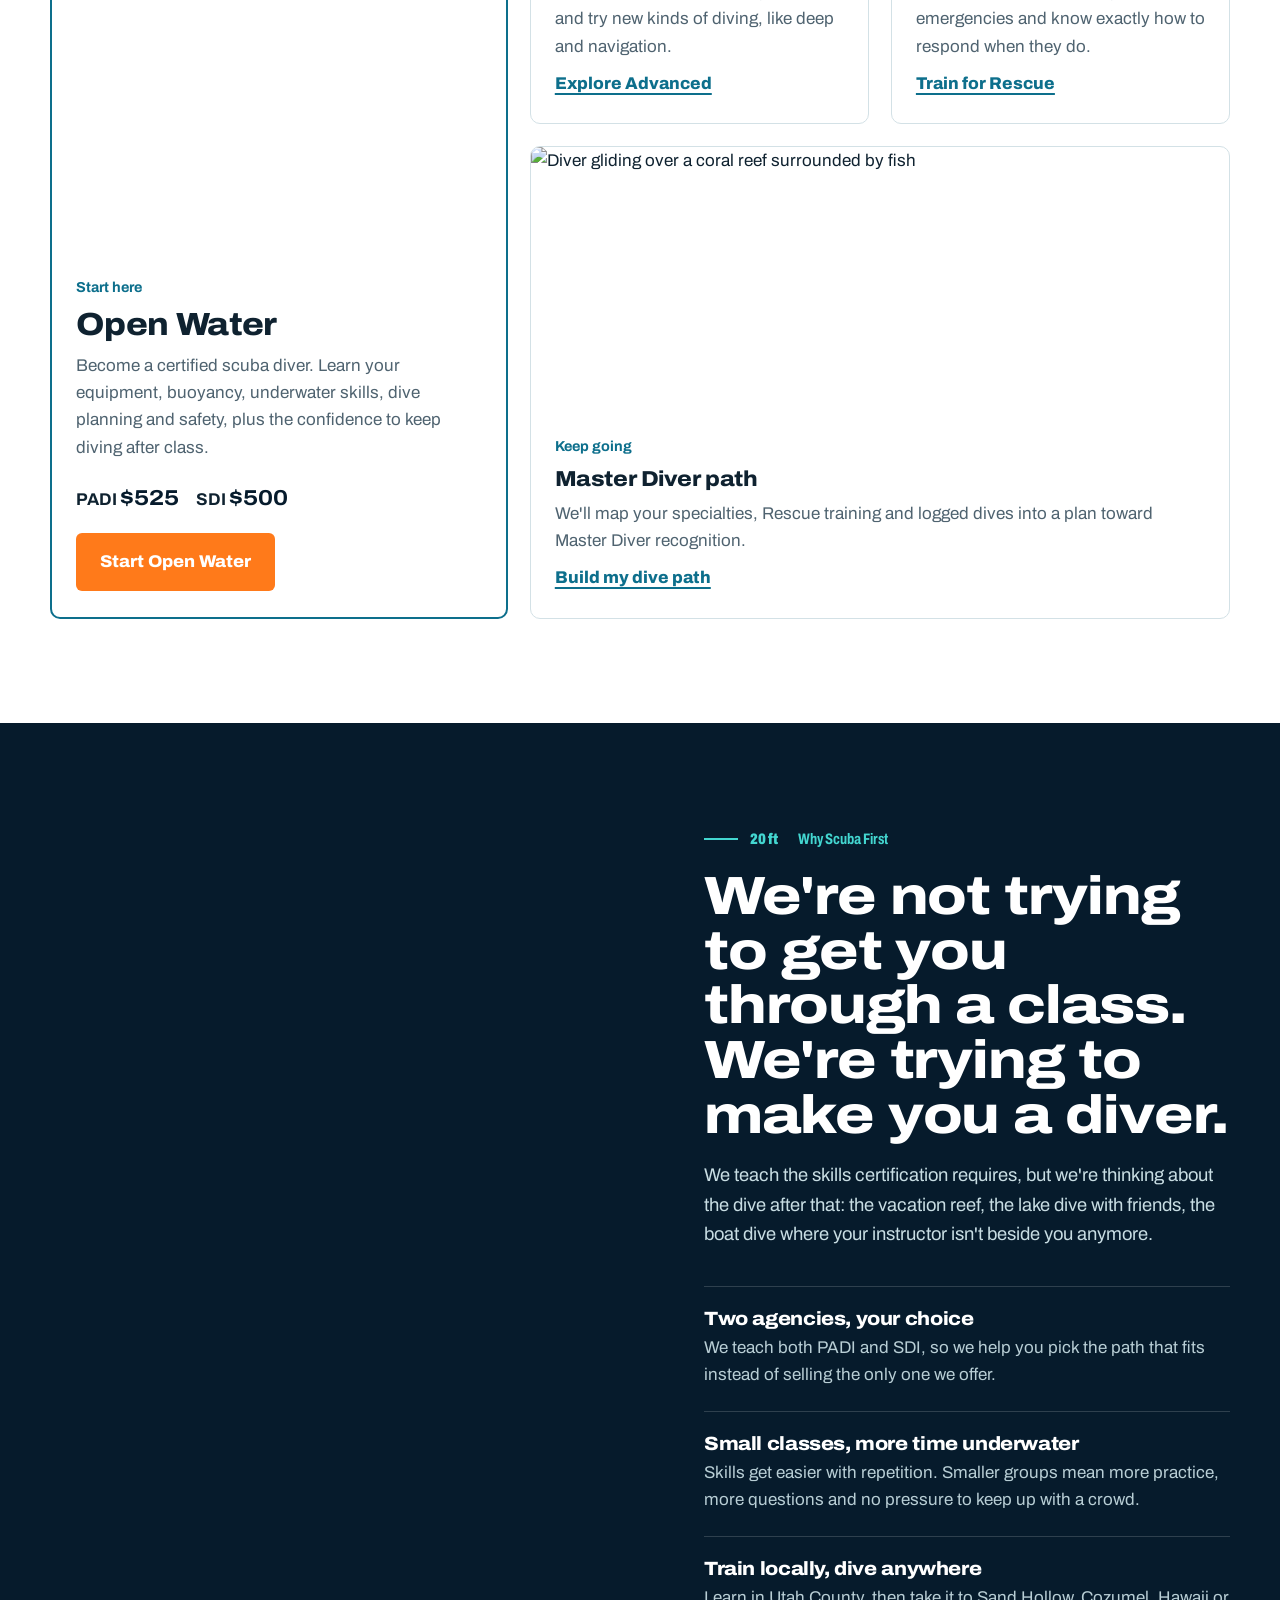
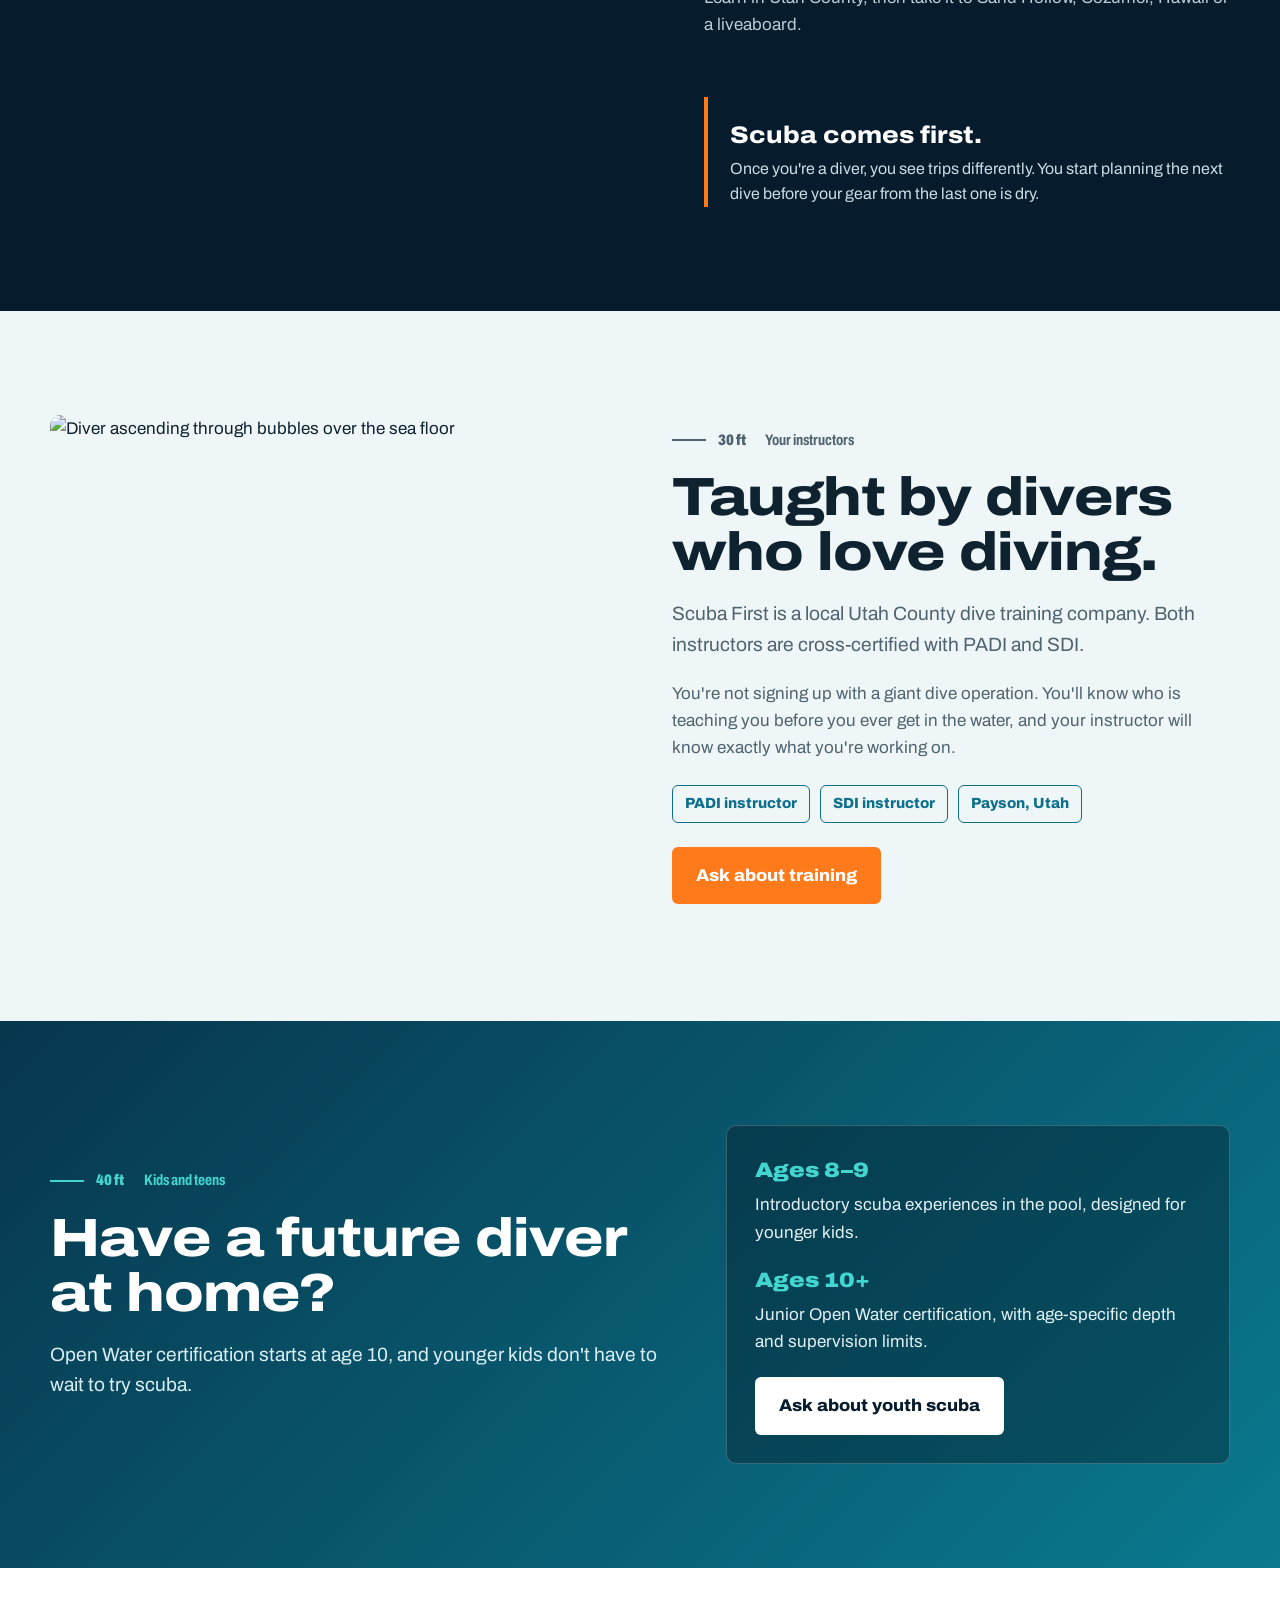
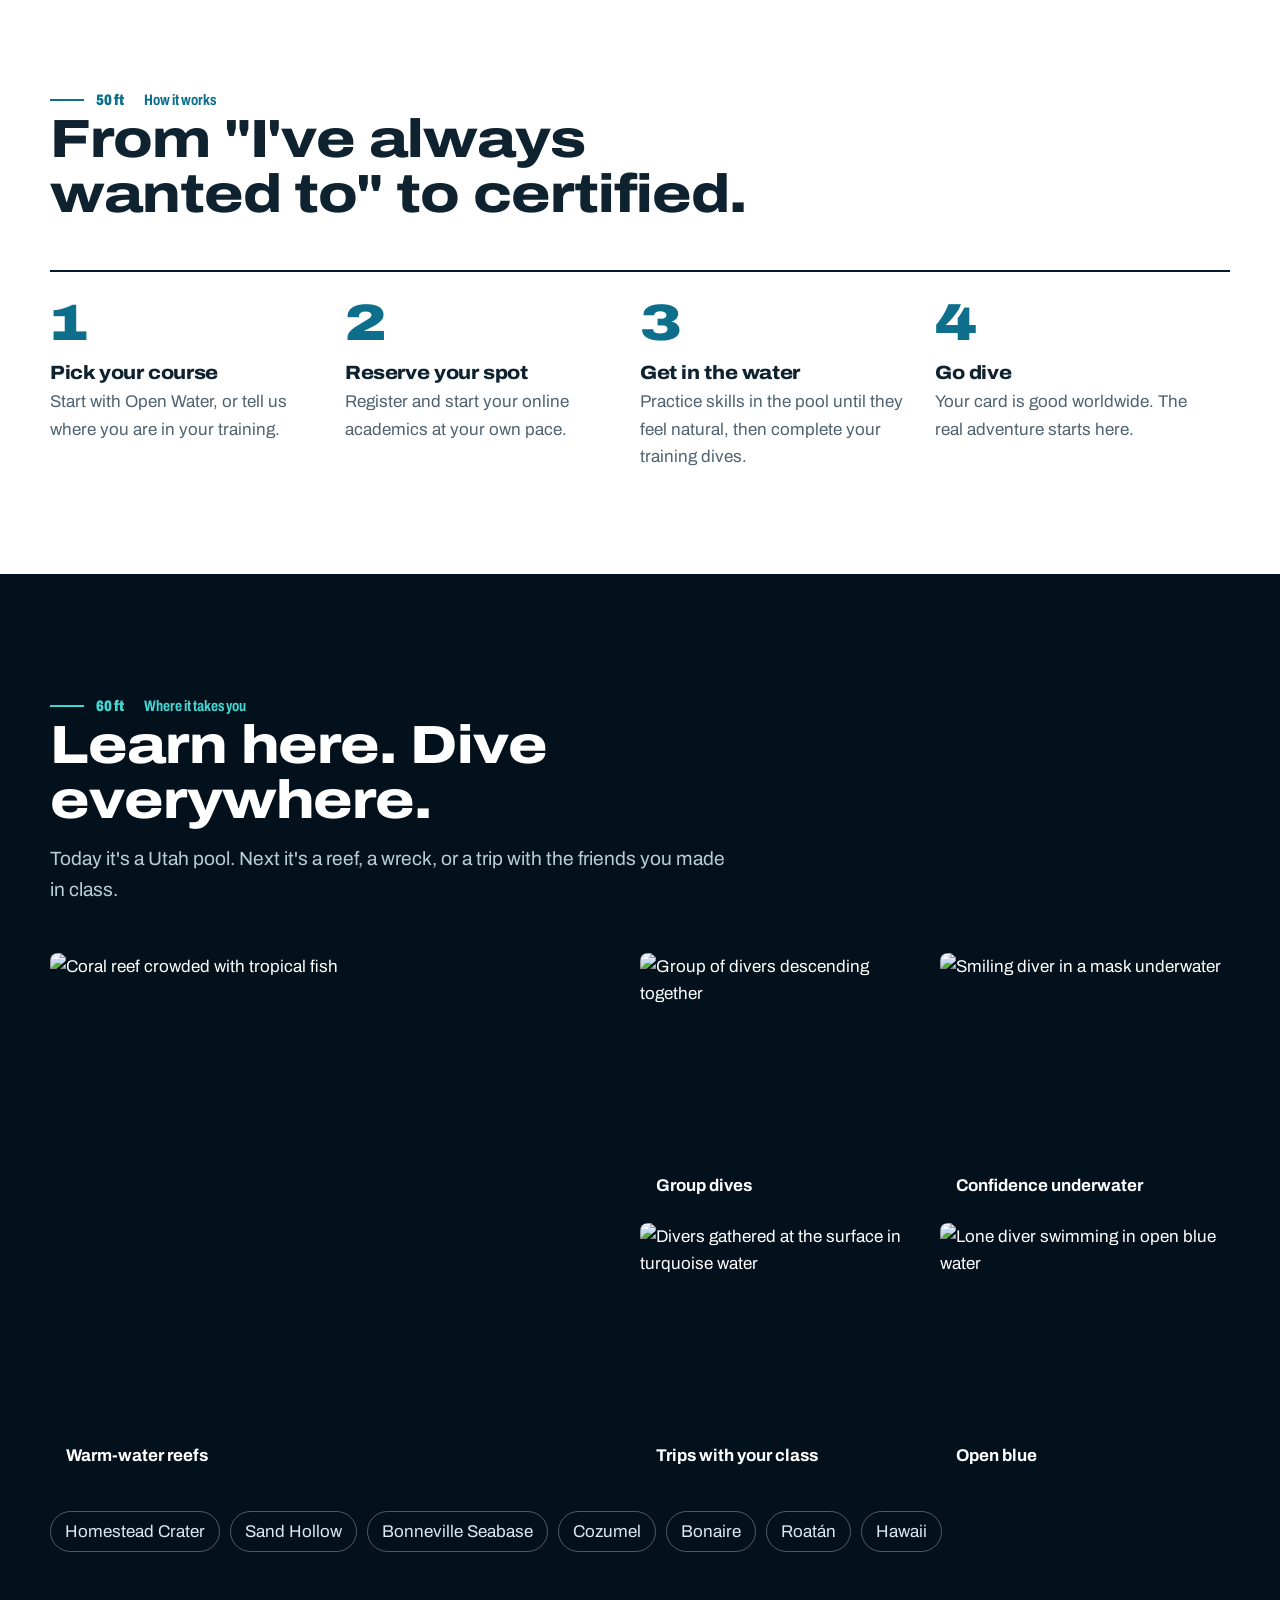
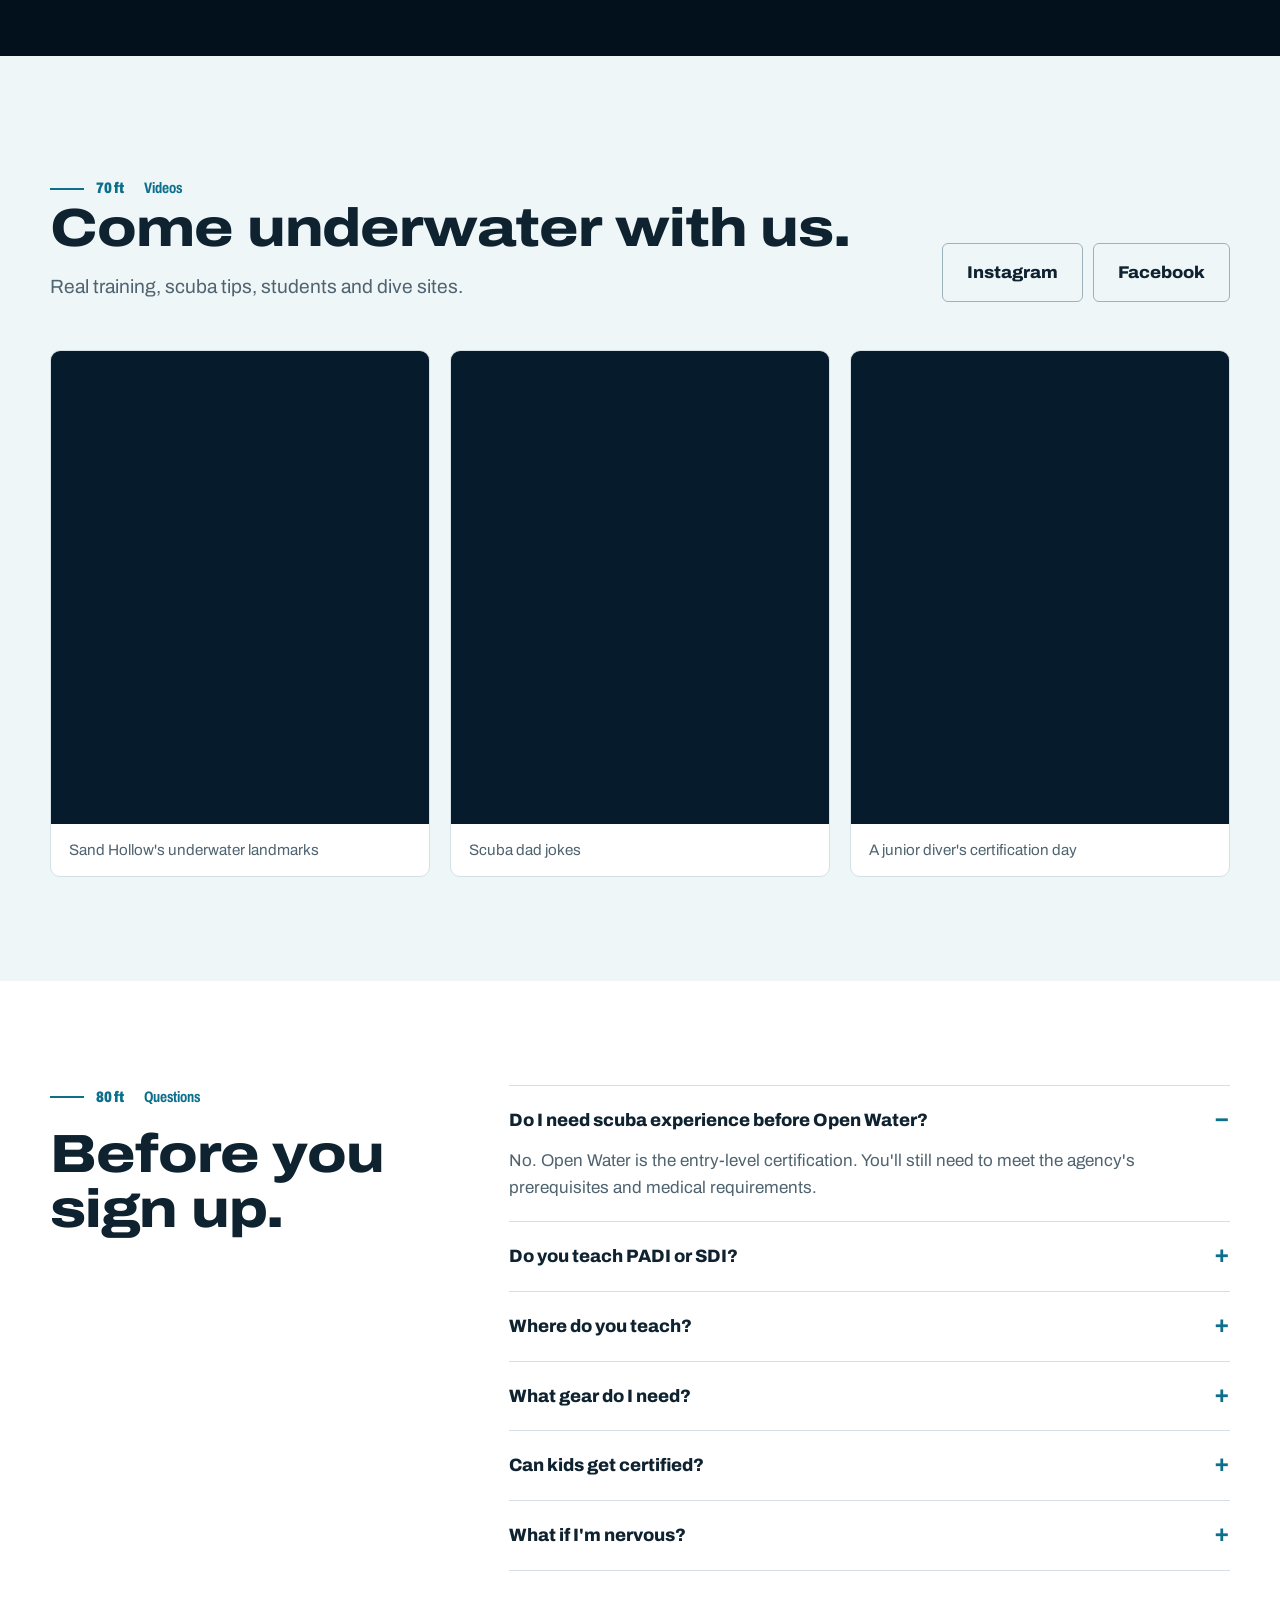
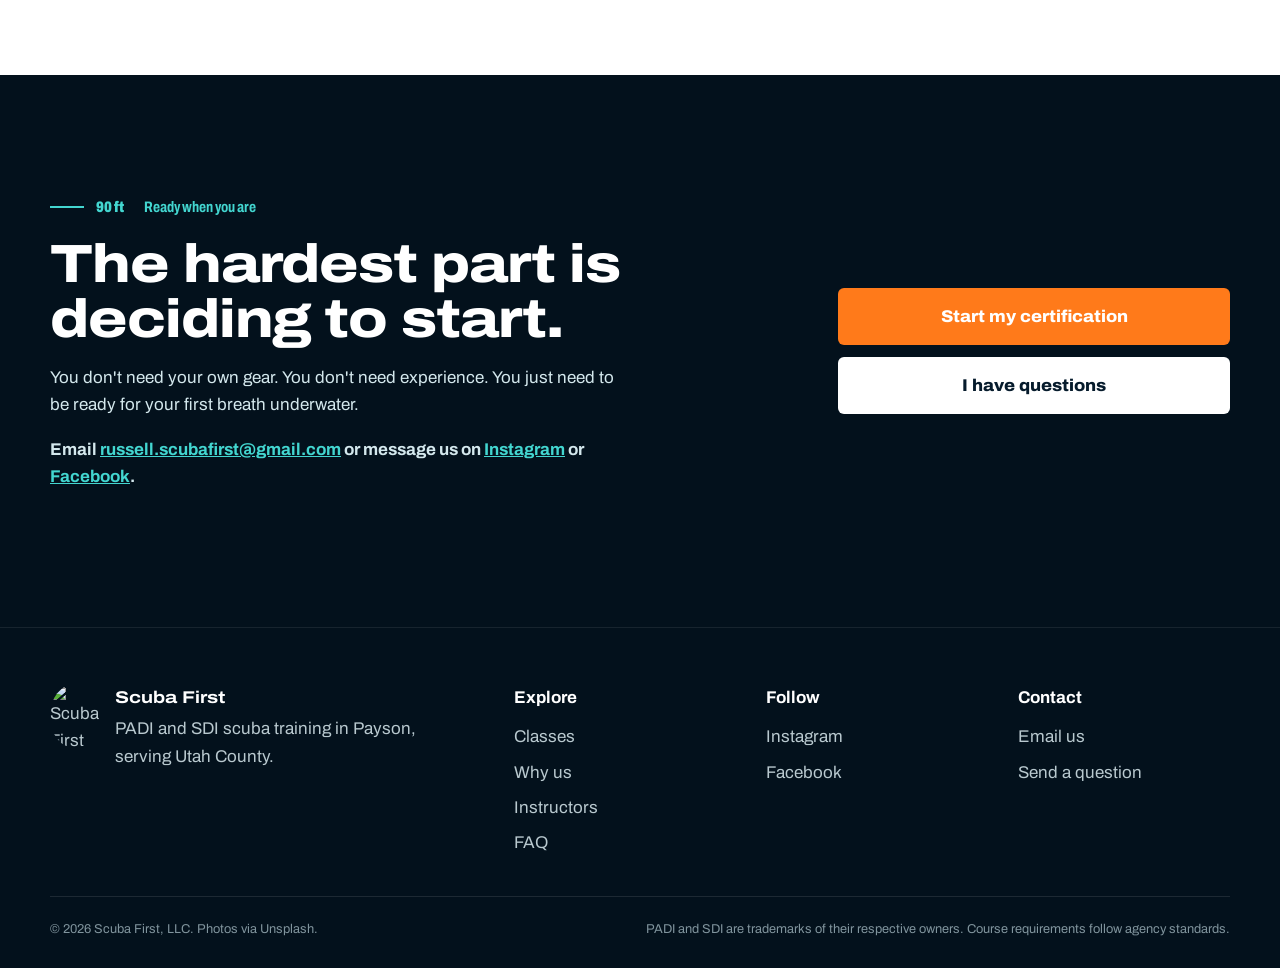
==== commit 1e8e8048: "Let Open Water photo fill its card Co-Authored-By: Claude Opus 5.5 <noreply@anthropic.com> Claude-Se" ====
--- a/index.html
+++ b/index.html
@@ -114,6 +114,7 @@
 .course-price b{font-size:1.35rem;font-stretch:115%;font-variant-numeric:tabular-nums;color:var(--deep)}
 .course-featured{grid-row:span 2;border-color:var(--mid);border-width:2px}
 .course-featured img{flex:1;min-height:300px;aspect-ratio:auto;height:100%}
+.course-featured .course-body{flex:0 0 auto}
 .course-featured h3{font-size:2rem}
 .course-featured .button{align-self:flex-start;margin-top:8px}
 
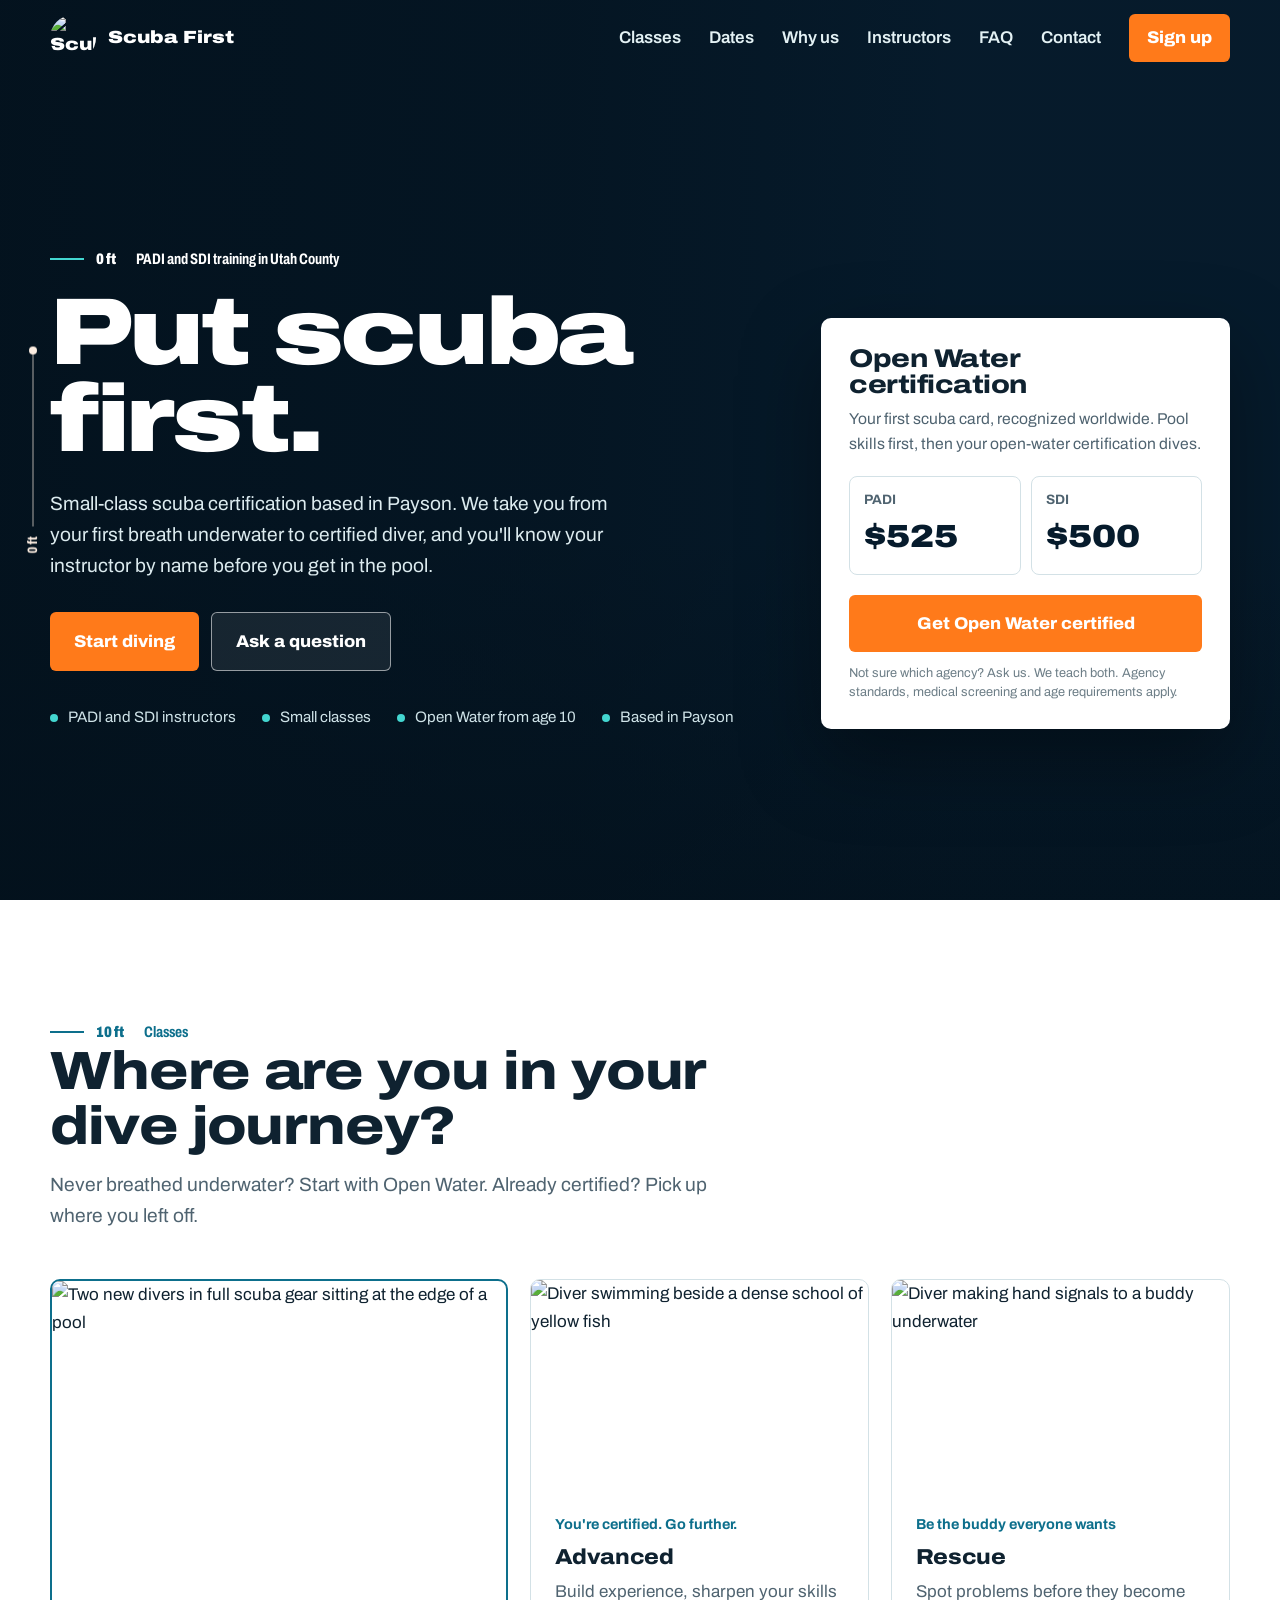
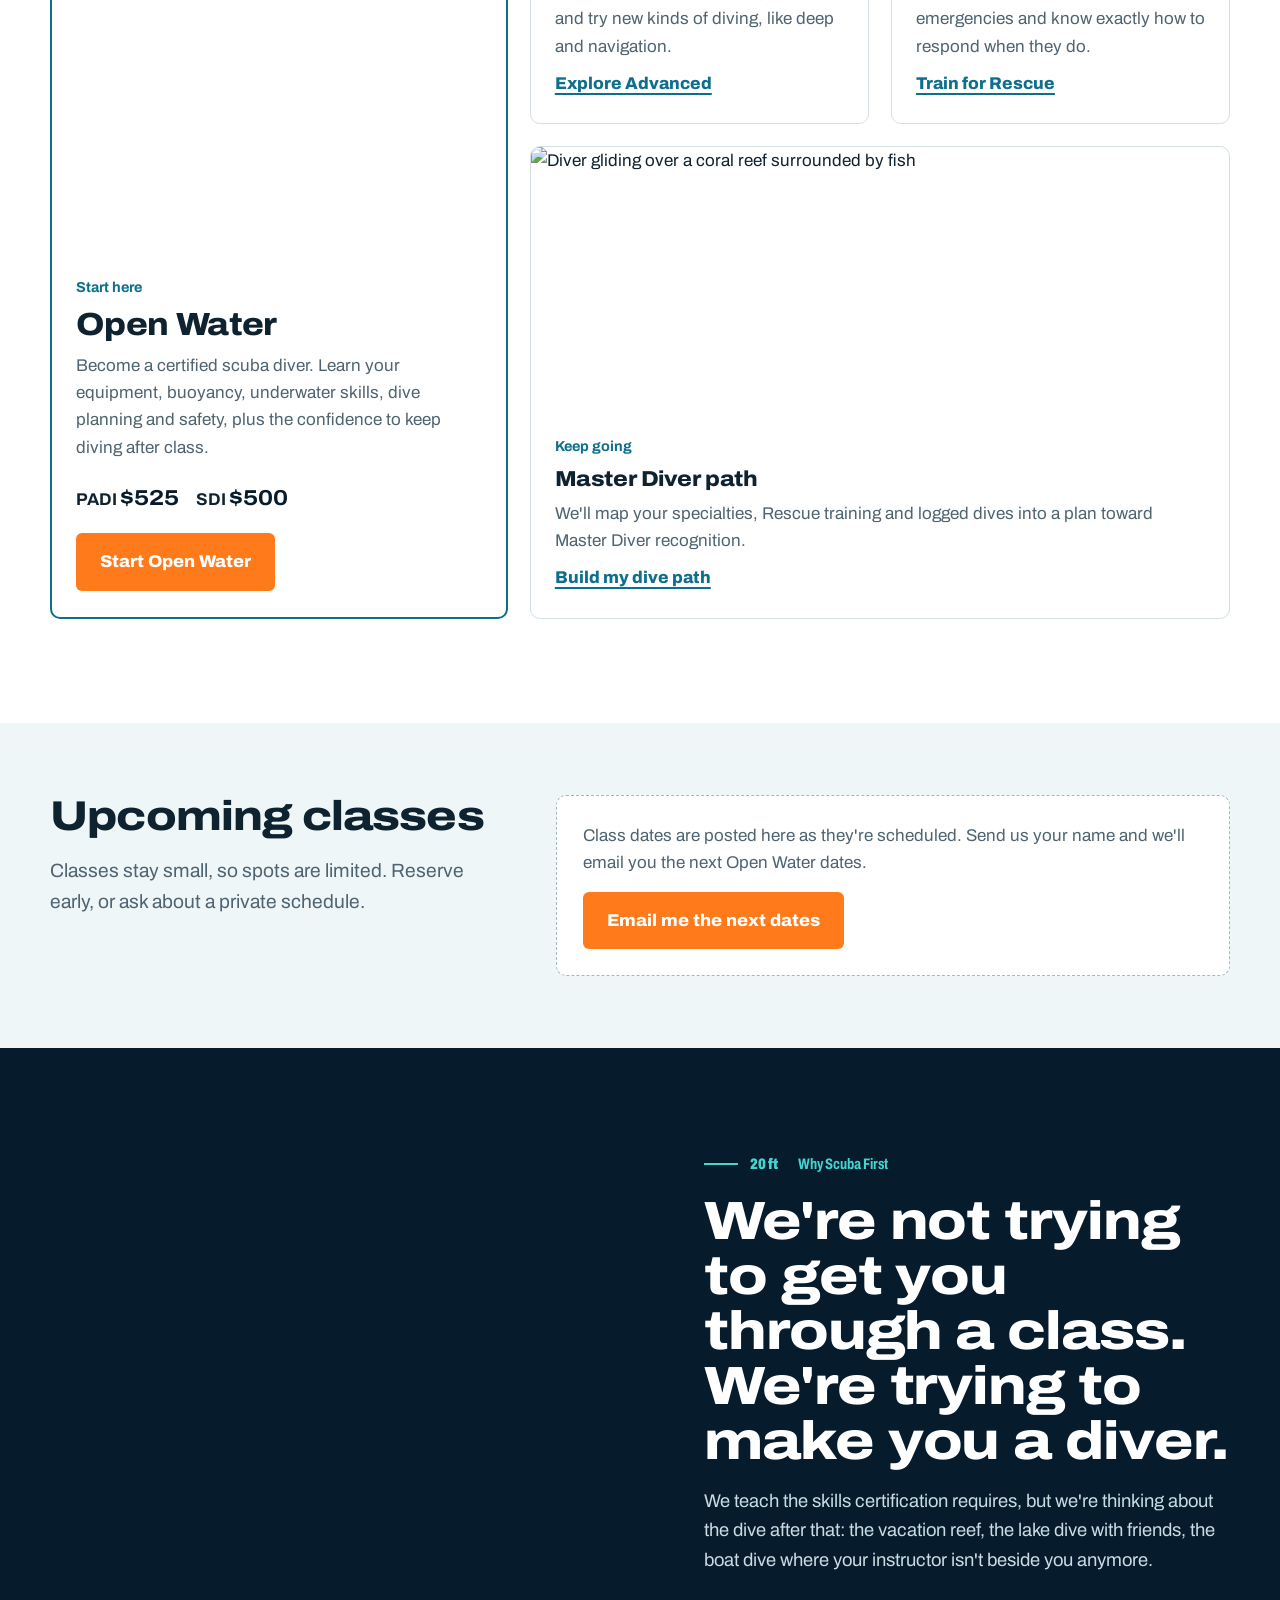
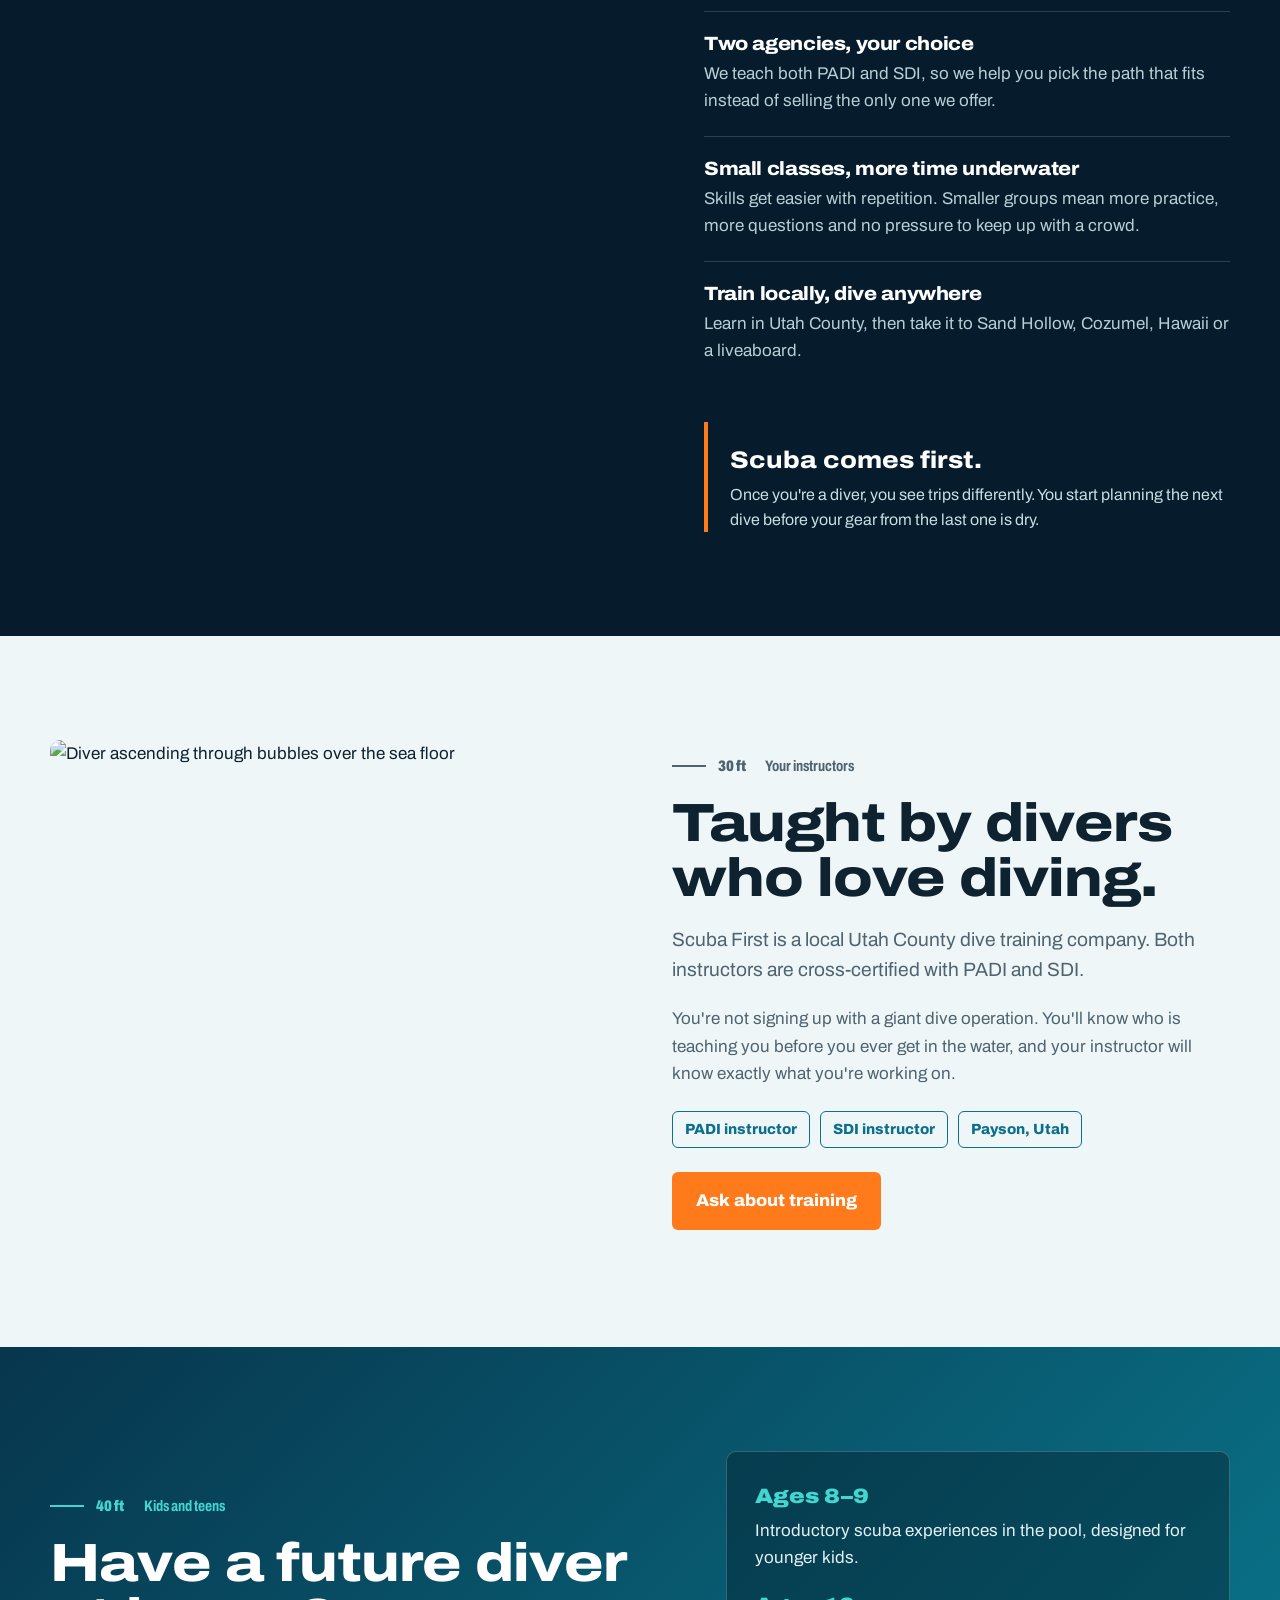
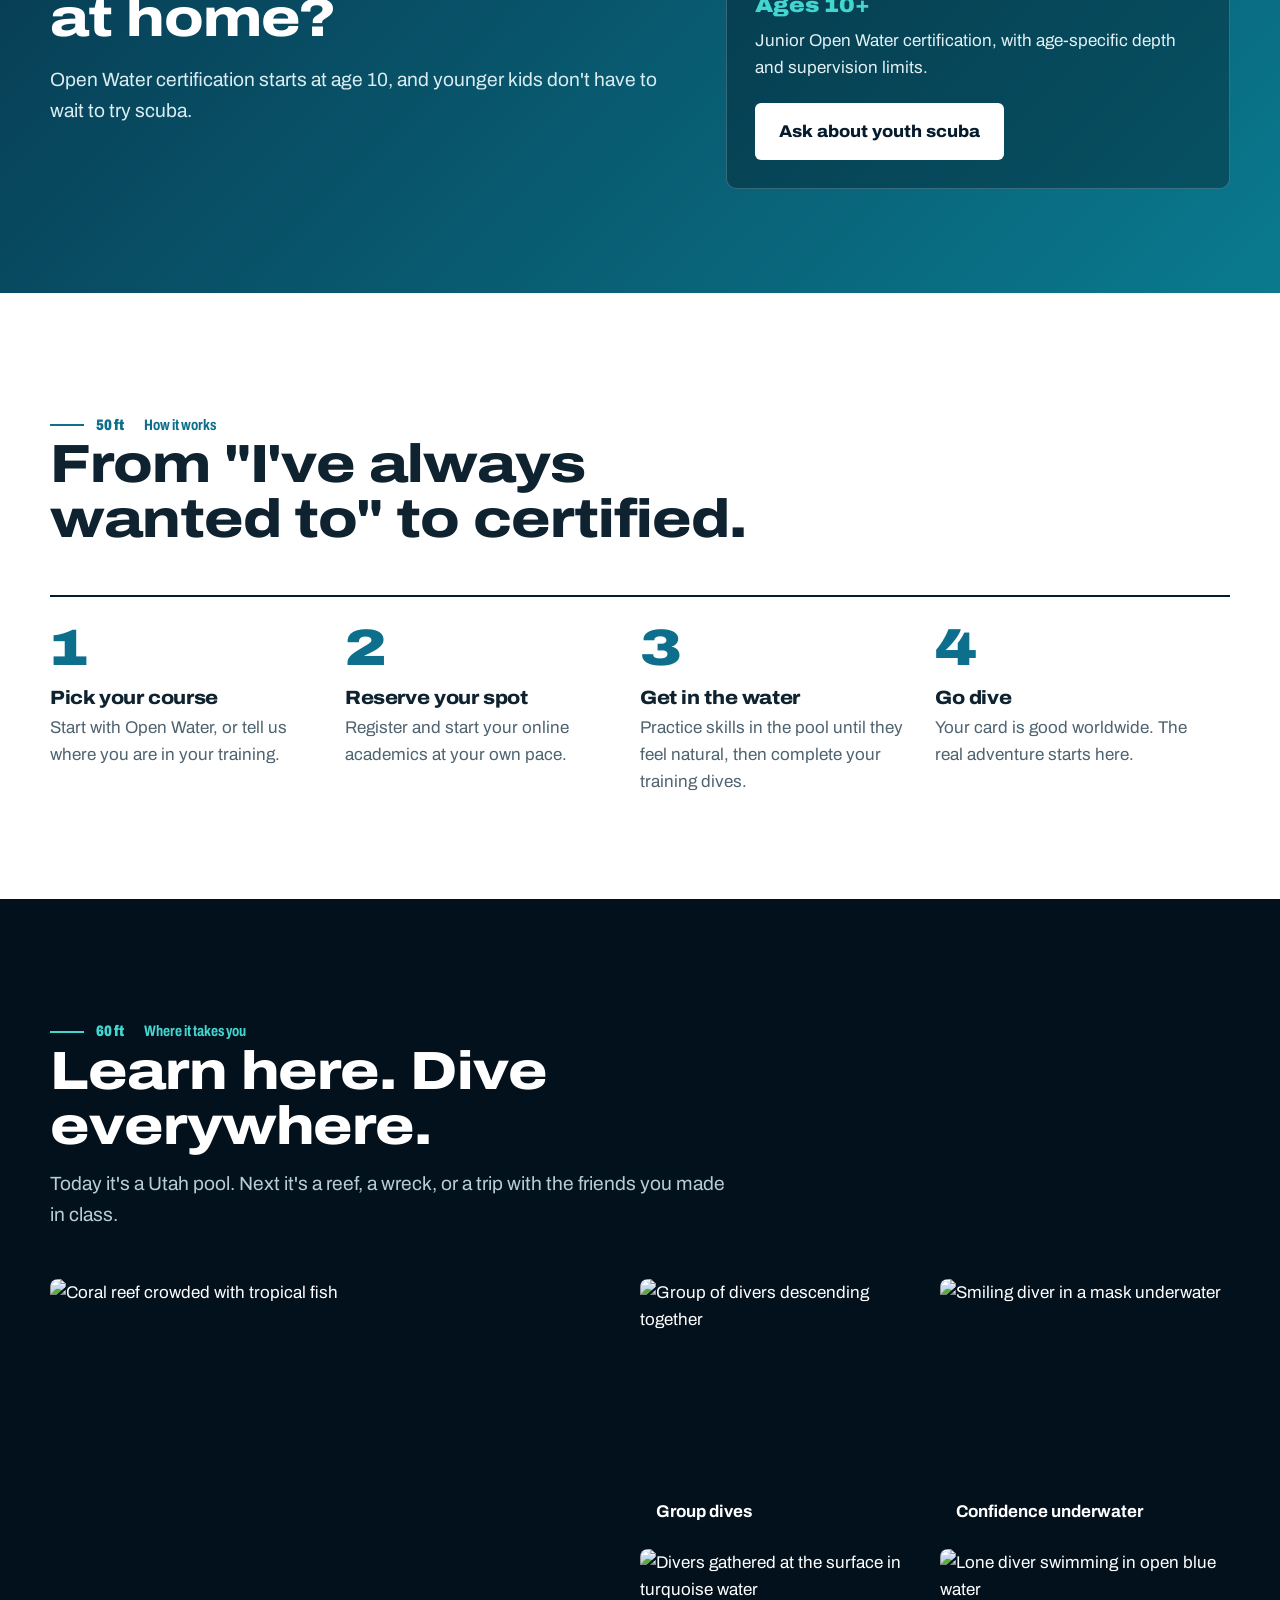
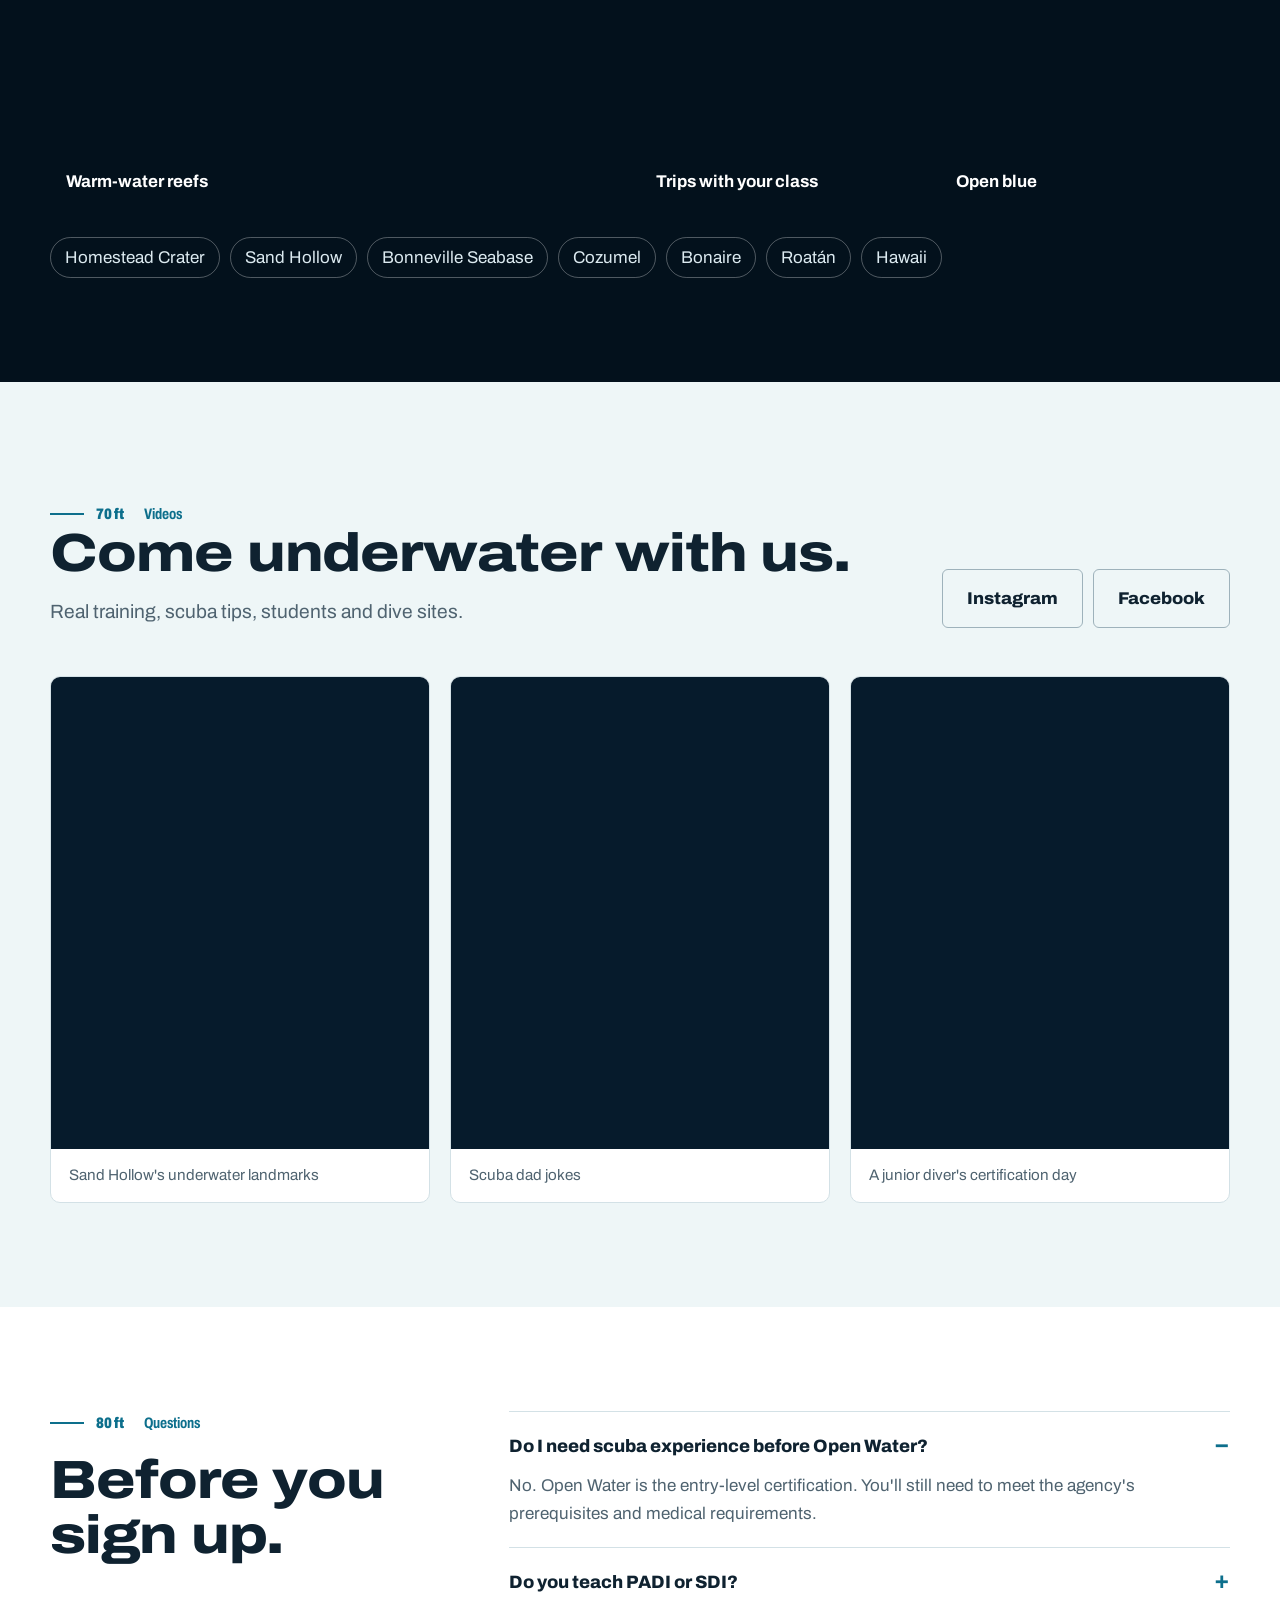
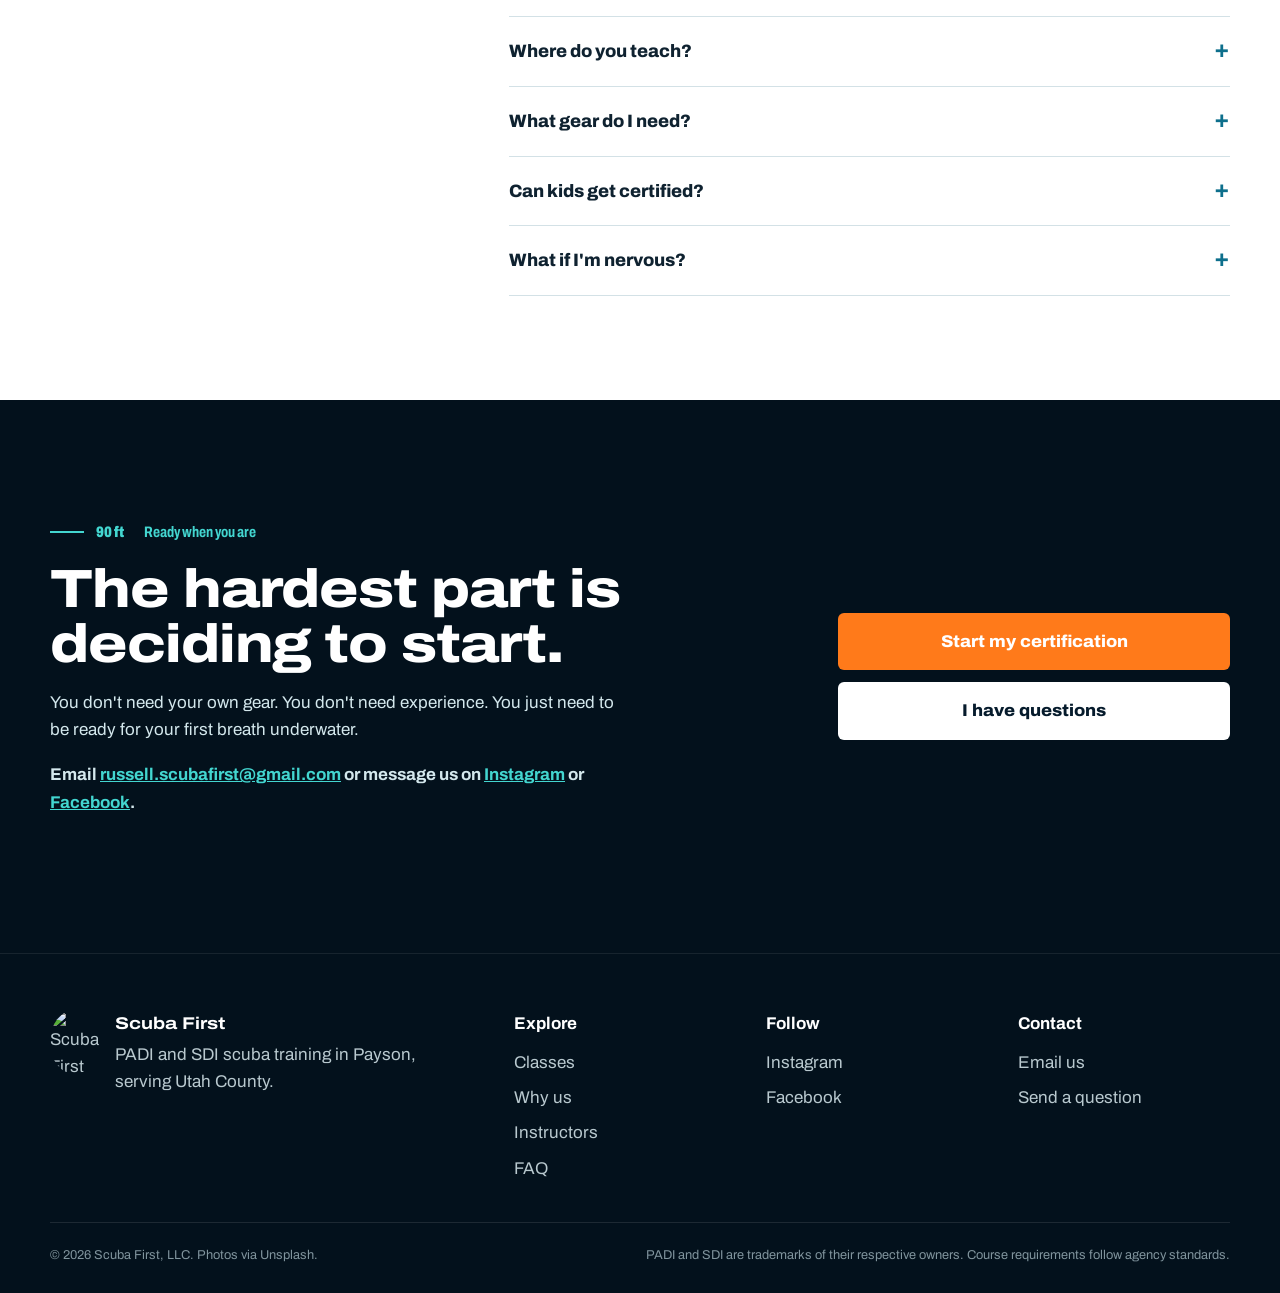
==== commit 9de4bdb3: "Add class dates, what's-included, instructor profiles, phone and Advanced/Rescue prices (hidden unti" ====
--- a/index.html
+++ b/index.html
@@ -115,8 +115,32 @@
 .course-featured{grid-row:span 2;border-color:var(--mid);border-width:2px}
 .course-featured img{flex:1;min-height:300px;aspect-ratio:auto;height:100%}
 .course-featured .course-body{flex:0 0 auto}
+.course-wide{grid-column:span 2}.course-wide img{aspect-ratio:21/8}
 .course-featured h3{font-size:2rem}
 .course-featured .button{align-self:flex-start;margin-top:8px}
+
+/* Upcoming classes */
+.schedule{background:var(--foam);padding:72px 0}
+.schedule-grid{display:grid;grid-template-columns:.8fr 1.2fr;gap:56px;align-items:start}
+.class-list{list-style:none;margin:0;padding:0;border-top:2px solid var(--deep)}
+.class-list li{display:grid;grid-template-columns:150px 1fr auto;gap:18px;align-items:center;padding:18px 0;border-bottom:1.5px solid var(--line)}
+.class-date{font-weight:900;font-stretch:115%;font-size:1.15rem;color:var(--deep);font-variant-numeric:tabular-nums}
+.class-info b{display:block}.class-info span{color:var(--muted);font-size:.95rem}
+.class-full{color:var(--muted);font-weight:700}
+.schedule-empty{border:1.5px dashed #9fb8c1;border-radius:10px;padding:26px;background:#fff}
+.schedule-empty p{margin:0 0 16px;color:var(--muted)}
+.included{list-style:none;margin:6px 0 0;padding:0;display:grid;gap:6px}
+.included li{padding-left:24px;position:relative;color:var(--ink)}
+.included li::before{content:"";position:absolute;left:2px;top:.55em;width:10px;height:6px;border-left:2.5px solid var(--mid);border-bottom:2.5px solid var(--mid);transform:rotate(-45deg)}
+.included-note{font-size:.9rem;color:var(--muted)}
+.people{display:grid;grid-template-columns:1fr 1fr;gap:18px;margin:26px 0}
+.person{background:#fff;border:1.5px solid var(--line);border-radius:10px;overflow:hidden}
+.person img{width:100%;aspect-ratio:1/1;object-fit:cover}
+.person div{padding:16px 18px}
+.person h3{font-size:1.15rem;margin:0 0 4px}
+.person .certs{font-weight:700;color:var(--mid);font-size:.9rem;margin:0 0 6px}
+.person p{margin:0;font-size:.95rem}
+[hidden]{display:none!important}
 
 /* Why: split photo */
 .why{background:var(--deep);color:#fff;padding:0}
@@ -242,7 +266,7 @@
   .hero .container,.instructor-grid,.youth-grid,.faq-wrap,.cta .container{grid-template-columns:1fr}
   .hero .container{gap:36px}.hero-card{max-width:520px}
   .course-grid{grid-template-columns:1fr 1fr}.course-featured{grid-column:1/-1;grid-row:auto}
-  .why-grid{grid-template-columns:1fr}.why-photo{min-height:340px}.why-copy{padding:72px 20px}
+  .why-grid{grid-template-columns:1fr}.schedule-grid{grid-template-columns:1fr;gap:28px}.why-photo{min-height:340px}.why-copy{padding:72px 20px}
   .steps-list{grid-template-columns:1fr 1fr;row-gap:28px}
   .mosaic{grid-template-columns:1fr 1fr;grid-template-rows:auto}.mosaic figure{aspect-ratio:4/3}.mosaic figure:first-child{grid-column:1/-1;grid-row:auto;aspect-ratio:16/9}
   .video-grid{grid-template-columns:1fr}.video-card{max-width:520px;width:100%;margin:auto}
@@ -262,7 +286,9 @@
   .hero-actions{display:grid}.hero-actions .button{width:100%}
   .section{padding:72px 0}
   .course-grid,.steps-list,.footer-grid{grid-template-columns:1fr}
+  .course-wide{grid-column:auto}.course-wide img{aspect-ratio:16/10}.course-featured img{min-height:0;aspect-ratio:16/11}
   .mosaic{grid-template-columns:1fr}.mosaic figure:first-child{aspect-ratio:4/3}
+  .class-list li{grid-template-columns:1fr;gap:6px}.people{grid-template-columns:1fr}
   .youth-diver{opacity:.15;max-width:70vw}
   .social-buttons{width:100%;display:grid;grid-template-columns:1fr 1fr}
   .legal{flex-direction:column}
@@ -299,6 +325,7 @@
       <button class="nav-toggle" aria-expanded="false" aria-controls="primary-nav">Menu</button>
       <nav id="primary-nav" class="nav-links" aria-label="Primary navigation">
         <a href="#courses">Classes</a>
+        <a href="#dates">Dates</a>
         <a href="#why">Why us</a>
         <a href="#instructors">Instructors</a>
         <a href="#faq">FAQ</a>
@@ -360,6 +387,8 @@
               <span class="course-tag">Start here</span>
               <h3>Open Water</h3>
               <p>Become a certified scuba diver. Learn your equipment, buoyancy, underwater skills, dive planning and safety, plus the confidence to keep diving after class.</p>
+              <ul class="included" id="ow-included" hidden aria-label="Included in Open Water"></ul>
+              <p class="included-note" id="ow-bring" hidden></p>
               <div class="course-price">PADI <b data-price="padiOpenWater">$525</b>&emsp;SDI <b data-price="sdiOpenWater">$500</b></div>
               <button class="button button-primary js-open-enroll" data-course="Open Water">Start Open Water</button>
             </div>
@@ -371,6 +400,7 @@
               <span class="course-tag">You're certified. Go further.</span>
               <h3>Advanced</h3>
               <p>Build experience, sharpen your skills and try new kinds of diving, like deep and navigation.</p>
+              <div class="course-price" data-price-wrap="advanced" hidden>From <b data-price="advanced"></b></div>
               <button class="text-link js-open-enroll" data-course="Advanced">Explore Advanced</button>
             </div>
           </article>
@@ -381,12 +411,13 @@
               <span class="course-tag">Be the buddy everyone wants</span>
               <h3>Rescue</h3>
               <p>Spot problems before they become emergencies and know exactly how to respond when they do.</p>
+              <div class="course-price" data-price-wrap="rescue" hidden>From <b data-price="rescue"></b></div>
               <button class="text-link js-open-enroll" data-course="Rescue">Train for Rescue</button>
             </div>
           </article>
 
-          <article class="course" style="grid-column:span 2">
-            <img src="https://images.unsplash.com/photo-1586508577428-120d6b072945?auto=format&fit=crop&w=1200&q=70" alt="Diver gliding over a coral reef surrounded by fish" loading="lazy" style="aspect-ratio:21/8">
+          <article class="course course-wide">
+            <img src="https://images.unsplash.com/photo-1586508577428-120d6b072945?auto=format&fit=crop&w=1200&q=70" alt="Diver gliding over a coral reef surrounded by fish" loading="lazy">
             <div class="course-body">
               <span class="course-tag">Keep going</span>
               <h3>Master Diver path</h3>
@@ -394,6 +425,22 @@
               <button class="text-link js-open-enroll" data-course="Master Diver">Build my dive path</button>
             </div>
           </article>
+        </div>
+      </div>
+    </section>
+
+    <section class="schedule" id="dates" aria-labelledby="dates-title">
+      <div class="container schedule-grid">
+        <div>
+          <h2 id="dates-title" style="font-size:clamp(1.8rem,3.4vw,2.6rem)">Upcoming classes</h2>
+          <p class="lead">Classes stay small, so spots are limited. Reserve early, or ask about a private schedule.</p>
+        </div>
+        <div>
+          <ul class="class-list" id="class-list" hidden></ul>
+          <div class="schedule-empty" id="class-empty">
+            <p>Class dates are posted here as they're scheduled. Send us your name and we'll email you the next Open Water dates.</p>
+            <button class="button button-primary js-open-info" data-course="Open Water">Email me the next dates</button>
+          </div>
         </div>
       </div>
     </section>
@@ -425,6 +472,7 @@
           <h2>Taught by divers who love diving.</h2>
           <p class="lead">Scuba First is a local Utah County dive training company. Both instructors are cross-certified with PADI and SDI.</p>
           <p>You're not signing up with a giant dive operation. You'll know who is teaching you before you ever get in the water, and your instructor will know exactly what you're working on.</p>
+          <div class="people" id="people" hidden></div>
           <div class="cred"><span>PADI instructor</span><span>SDI instructor</span><span>Payson, Utah</span></div>
           <button class="button button-primary js-open-info">Ask about training</button>
         </div>
@@ -546,7 +594,7 @@
           <p class="depth"><b>90 ft</b>&ensp;Ready when you are</p>
           <h2>The hardest part is deciding to start.</h2>
           <p>You don't need your own gear. You don't need experience. You just need to be ready for your first breath underwater.</p>
-          <p class="contact-line">Email <a href="mailto:russell.scubafirst@gmail.com">russell.scubafirst@gmail.com</a> or message us on <a data-social="instagram" href="#">Instagram</a> or <a data-social="facebook" href="#">Facebook</a>.</p>
+          <p class="contact-line"><span data-phone-wrap hidden>Call or text <a data-phone href="#"></a>. </span>Email <a href="mailto:russell.scubafirst@gmail.com">russell.scubafirst@gmail.com</a> or message us on <a data-social="instagram" href="#">Instagram</a> or <a data-social="facebook" href="#">Facebook</a>.</p>
         </div>
         <div class="cta-actions">
           <button class="button button-primary js-open-enroll">Start my certification</button>
@@ -572,6 +620,7 @@
       </div>
       <div>
         <strong>Contact</strong>
+        <a data-phone data-phone-wrap href="#" hidden></a>
         <a href="mailto:russell.scubafirst@gmail.com">Email us</a>
         <a href="#contact" class="js-open-info">Send a question</a>
       </div>
@@ -591,8 +640,8 @@
       <div class="signup-options">
         <button type="button" class="signup-option js-pay" data-payment="padiOpenWater"><span><b>Open Water, PADI</b><small>Entry-level certification</small></span><strong data-price="padiOpenWater">$525</strong></button>
         <button type="button" class="signup-option js-pay" data-payment="sdiOpenWater"><span><b>Open Water, SDI</b><small>Entry-level certification</small></span><strong data-price="sdiOpenWater">$500</strong></button>
-        <button type="button" class="signup-option js-pay" data-payment="advanced"><span><b>Advanced</b><small>Continue your training</small></span><strong>Ask for price</strong></button>
-        <button type="button" class="signup-option js-pay" data-payment="rescue"><span><b>Rescue</b><small>Awareness and response skills</small></span><strong>Ask for price</strong></button>
+        <button type="button" class="signup-option js-pay" data-payment="advanced"><span><b>Advanced</b><small>Continue your training</small></span><strong data-price="advanced">Ask for price</strong></button>
+        <button type="button" class="signup-option js-pay" data-payment="rescue"><span><b>Rescue</b><small>Awareness and response skills</small></span><strong data-price="rescue">Ask for price</strong></button>
         <button type="button" class="signup-option js-pay" data-payment="masterDiver"><span><b>Master Diver path</b><small>Plan your next level</small></span><strong>Ask for price</strong></button>
       </div>
       <p class="modal-note" id="payment-note"></p>
@@ -673,8 +722,26 @@
 
   pricing: {
     padiOpenWater: "$525",
-    sdiOpenWater: "$500"
-  }
+    sdiOpenWater: "$500",
+    advanced: "",   // e.g. "$350" — leave "" to show "Ask for price"
+    rescue: ""
+  },
+
+  // ===== EDIT BELOW TO UPDATE THE SITE. Empty lists keep that section hidden. =====
+
+  // Upcoming classes. Example:
+  // { course: "Open Water", dates: "Nov 8 – Nov 16", detail: "Sat mornings · Spanish Fork pool", spots: 4 }
+  // spots: number left, 0 shows "Full", leave out to hide.
+  classes: [],
+
+  // What the Open Water price includes, one line each. Example: "Online academics (eLearning)"
+  openWaterIncludes: [],
+  // What students bring themselves. Example: "Students bring their own mask, fins, snorkel and boots."
+  openWaterBring: "",
+
+  // Instructors. Example:
+  // { name: "Russell Collins", certs: "PADI Open Water Scuba Instructor · SDI Instructor", bio: "One line.", photo: "assets/russell.jpg" }
+  instructors: []
 };
 
   </script>
@@ -756,5 +823,50 @@
 })();
 
   </script>
+  <script>
+  // Fills in class dates, inclusions, instructors, phone and extra prices from SCUBA_FIRST_CONFIG.
+  (() => {
+    const cfg = window.SCUBA_FIRST_CONFIG || {};
+    const esc = t => String(t ?? '').replace(/[&<>"']/g, c => ({'&':'&amp;','<':'&lt;','>':'&gt;','"':'&quot;',"'":'&#39;'}[c]));
+
+    const classes = cfg.classes || [];
+    const list = document.getElementById('class-list');
+    if (classes.length && list) {
+      list.innerHTML = classes.map(c => {
+        const full = c.spots === 0;
+        const spots = typeof c.spots === 'number' && !full ? ` · ${c.spots} spot${c.spots === 1 ? '' : 's'} left` : '';
+        const action = full
+          ? '<span class="class-full">Full</span>'
+          : `<button class="button button-primary js-open-enroll">Reserve</button>`;
+        return `<li><span class="class-date">${esc(c.dates)}</span><span class="class-info"><b>${esc(c.course)}</b><span>${esc(c.detail)}${spots}</span></span>${action}</li>`;
+      }).join('');
+      list.hidden = false;
+      document.getElementById('class-empty').hidden = true;
+      list.querySelectorAll('.js-open-enroll').forEach(b => b.addEventListener('click', () => document.getElementById('enroll-modal').showModal()));
+    }
+
+    const inc = cfg.openWaterIncludes || [];
+    const incEl = document.getElementById('ow-included');
+    if (inc.length && incEl) { incEl.innerHTML = inc.map(i => `<li>${esc(i)}</li>`).join(''); incEl.hidden = false; }
+    const bring = document.getElementById('ow-bring');
+    if (cfg.openWaterBring && bring) { bring.textContent = cfg.openWaterBring; bring.hidden = false; }
+
+    ['advanced','rescue'].forEach(k => {
+      if (cfg.pricing?.[k]) document.querySelectorAll(`[data-price-wrap="${k}"]`).forEach(el => el.hidden = false);
+    });
+
+    if (cfg.phoneDisplay && cfg.phoneLink) {
+      document.querySelectorAll('[data-phone]').forEach(a => { a.textContent = cfg.phoneDisplay; a.href = cfg.phoneLink; });
+      document.querySelectorAll('[data-phone-wrap]').forEach(el => el.hidden = false);
+    }
+
+    const people = cfg.instructors || [];
+    const pe = document.getElementById('people');
+    if (people.length && pe) {
+      pe.innerHTML = people.map(p => `<article class="person">${p.photo ? `<img src="${esc(p.photo)}" alt="${esc(p.name)}, Scuba First instructor" loading="lazy">` : ''}<div><h3>${esc(p.name)}</h3><p class="certs">${esc(p.certs)}</p><p>${esc(p.bio)}</p></div></article>`).join('');
+      pe.hidden = false;
+    }
+  })();
+  </script>
 </body>
 </html>
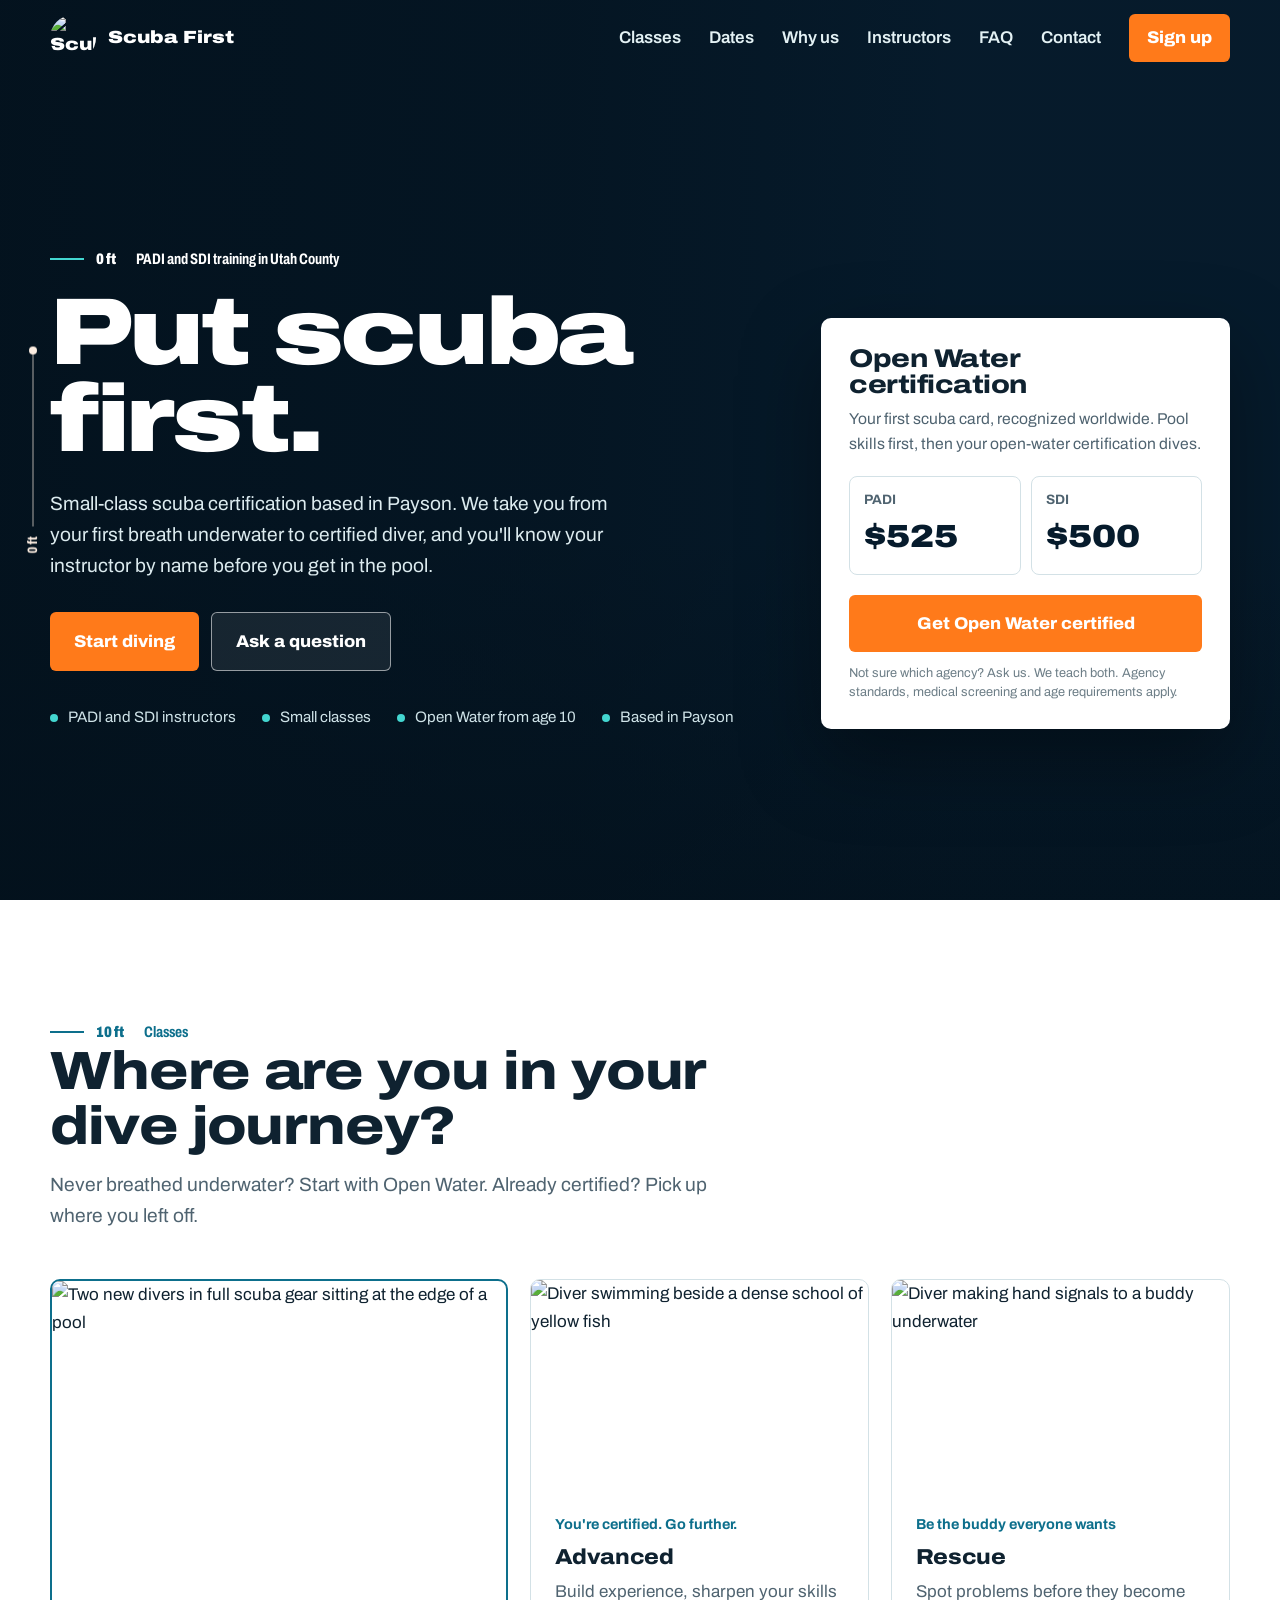
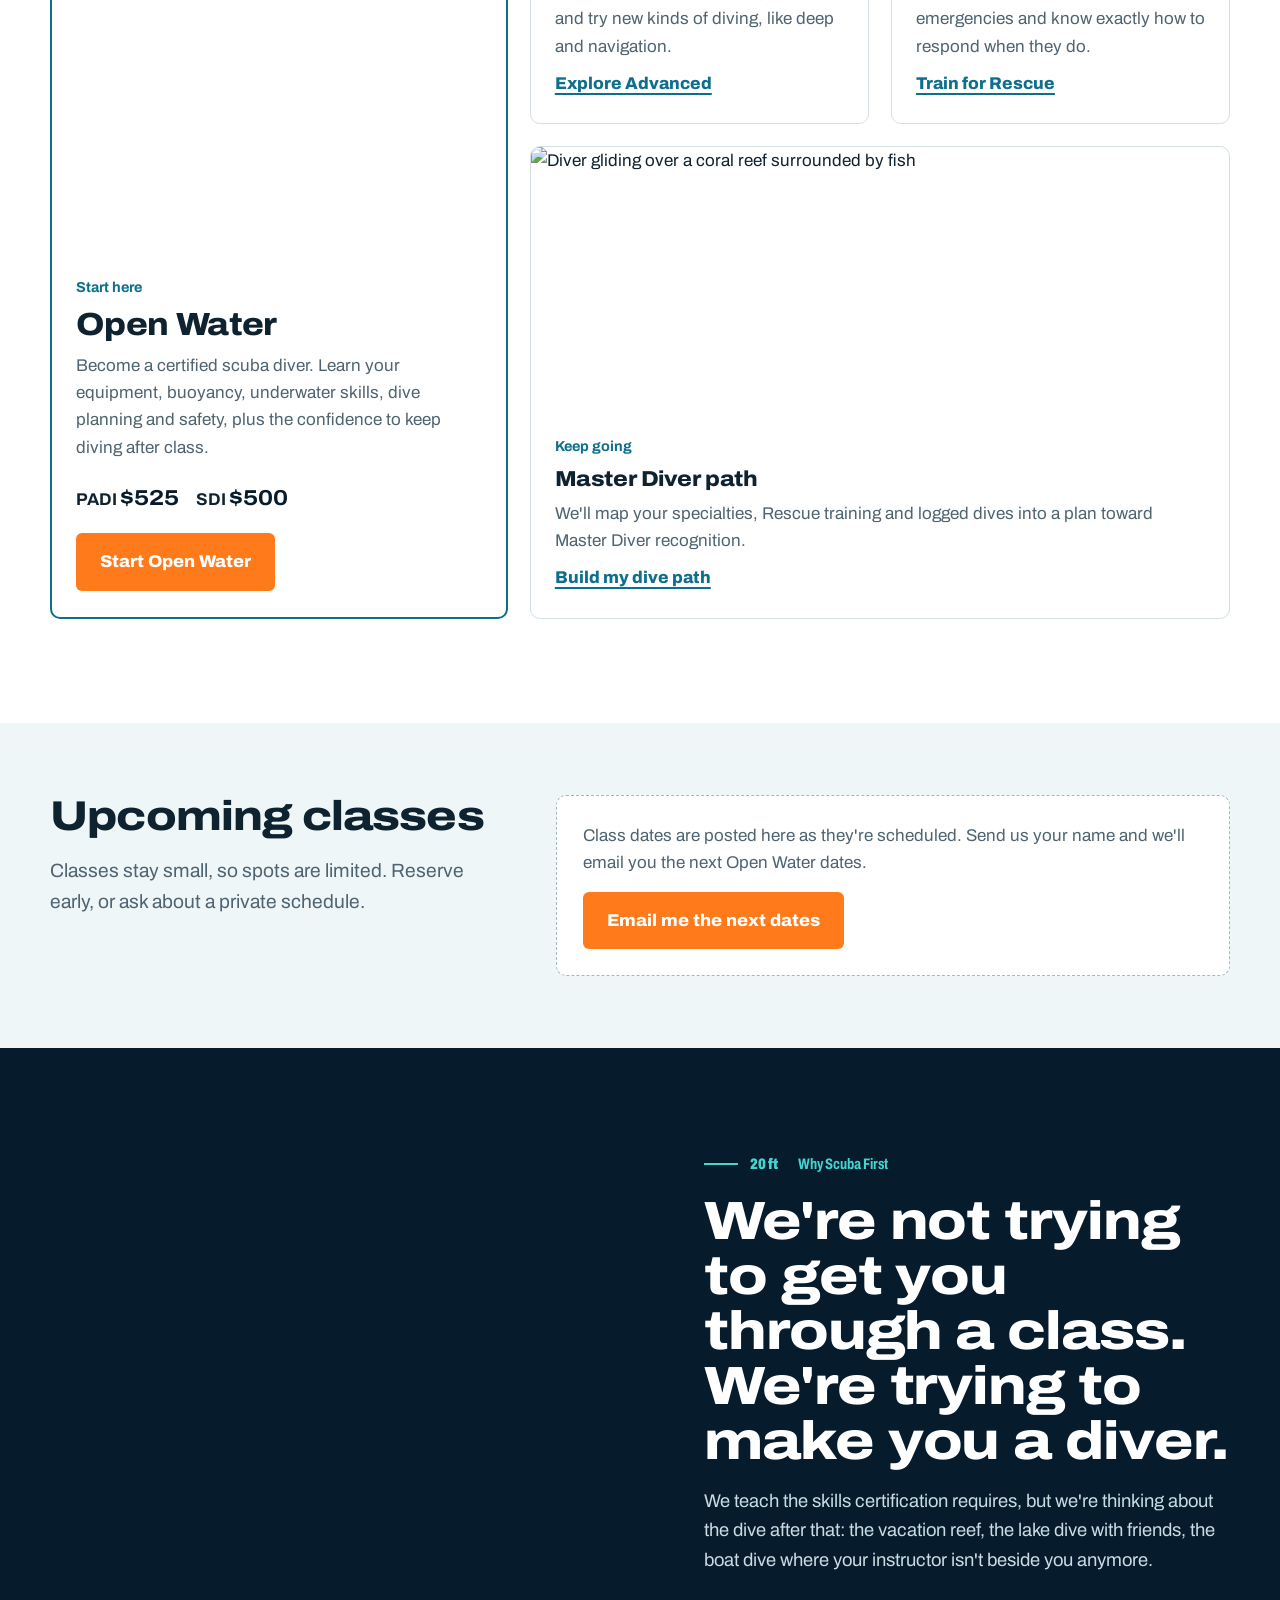
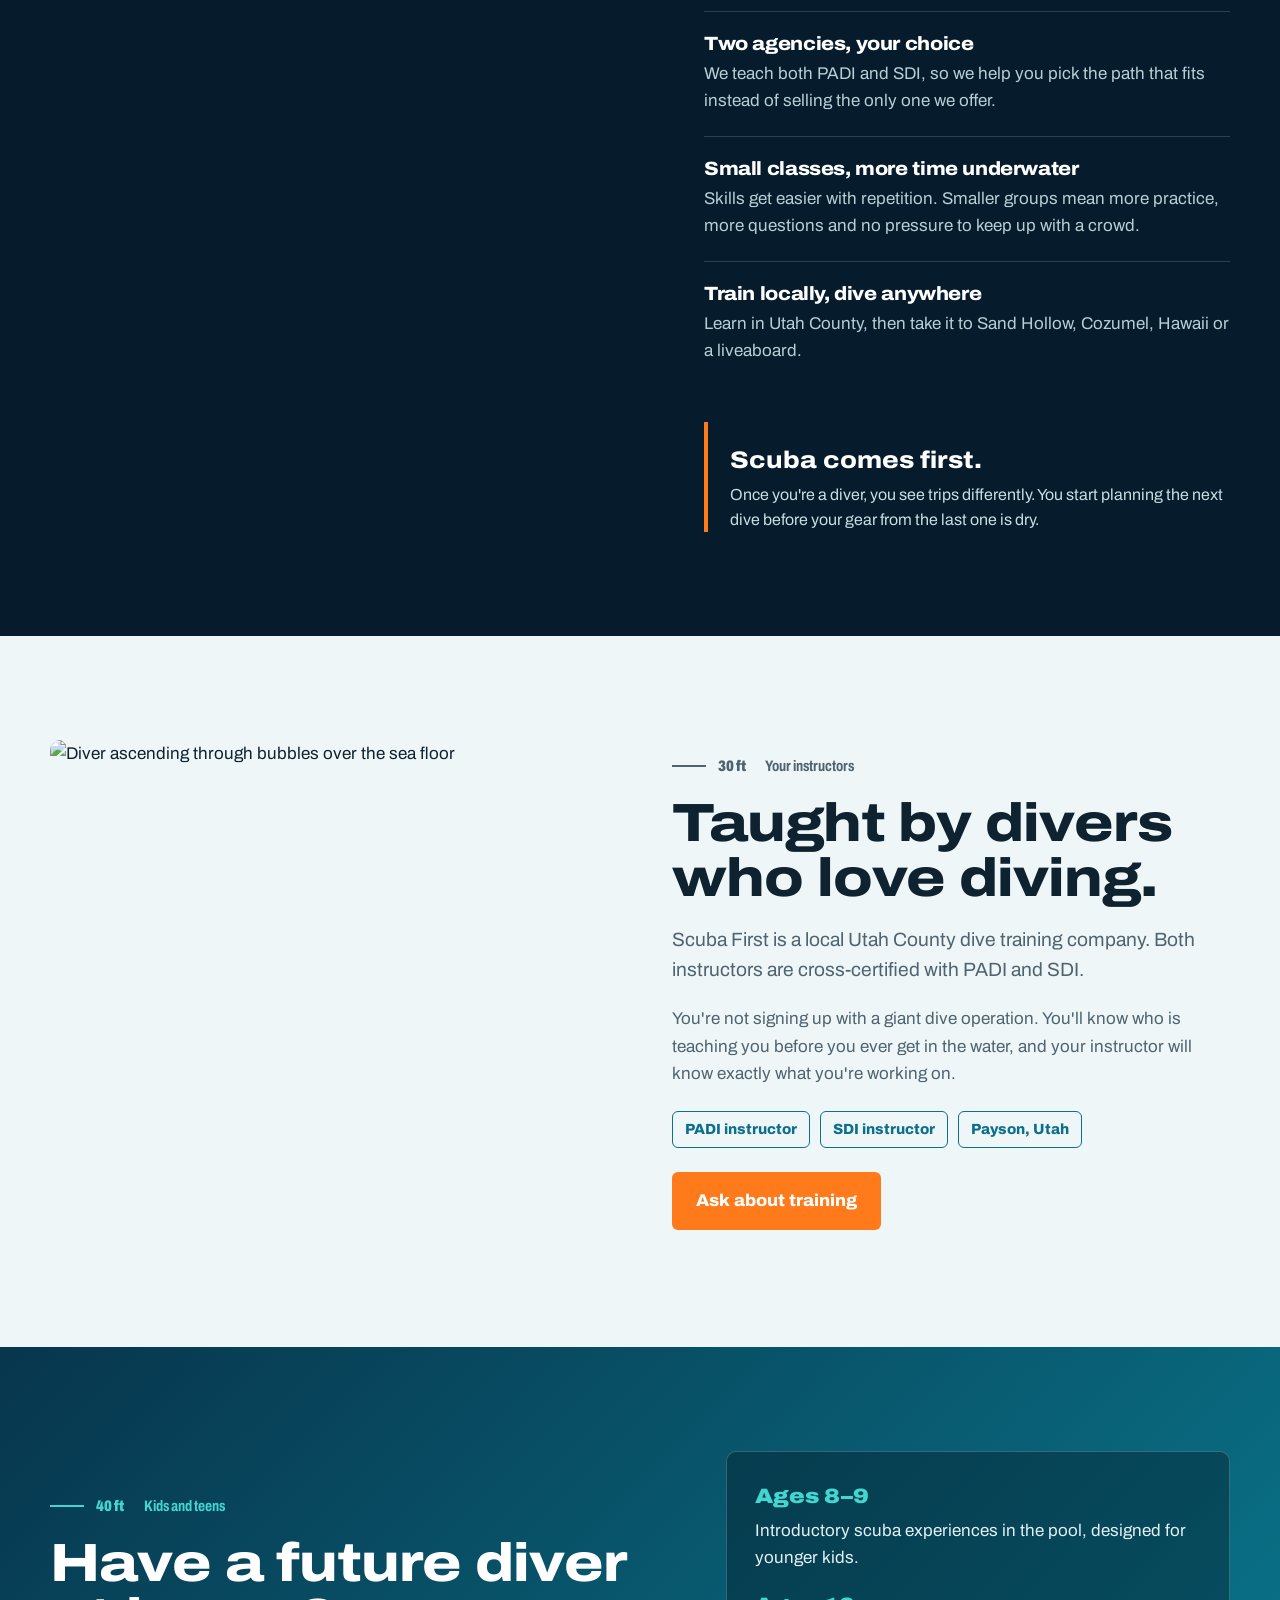
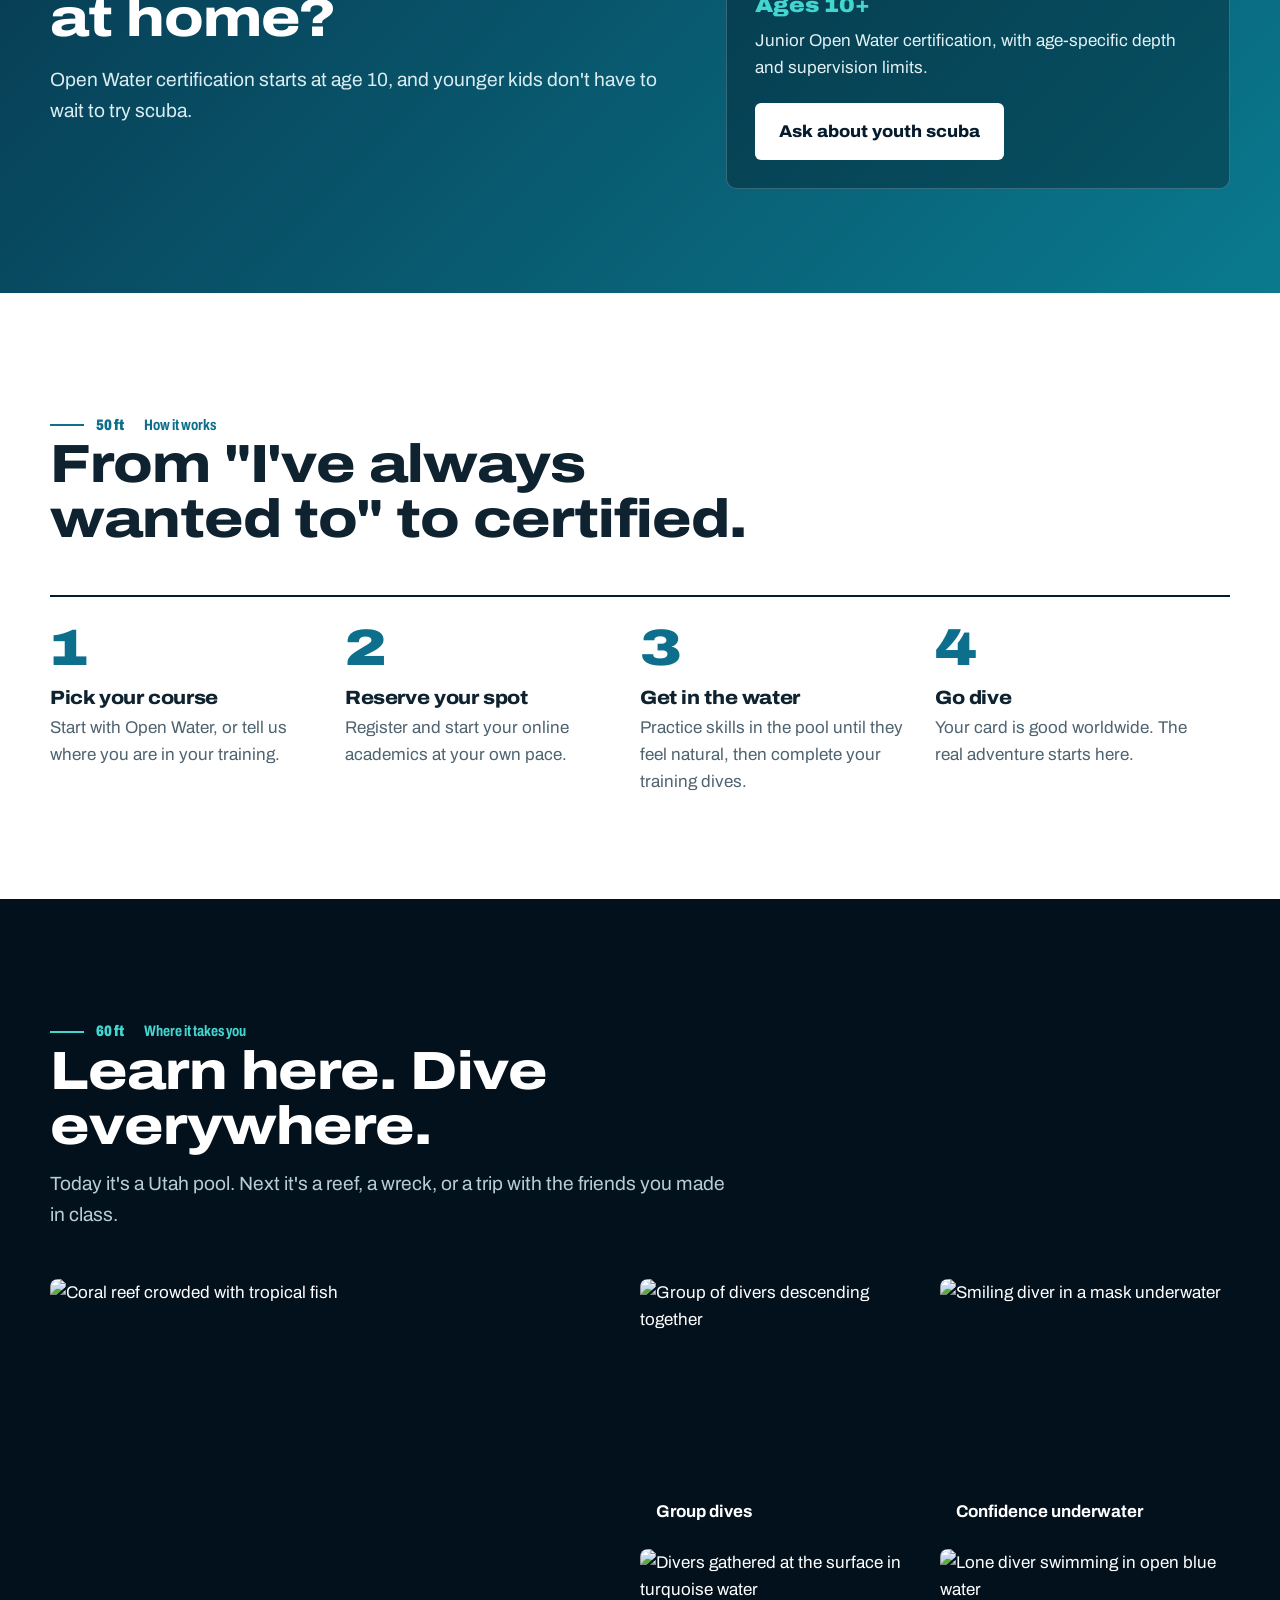
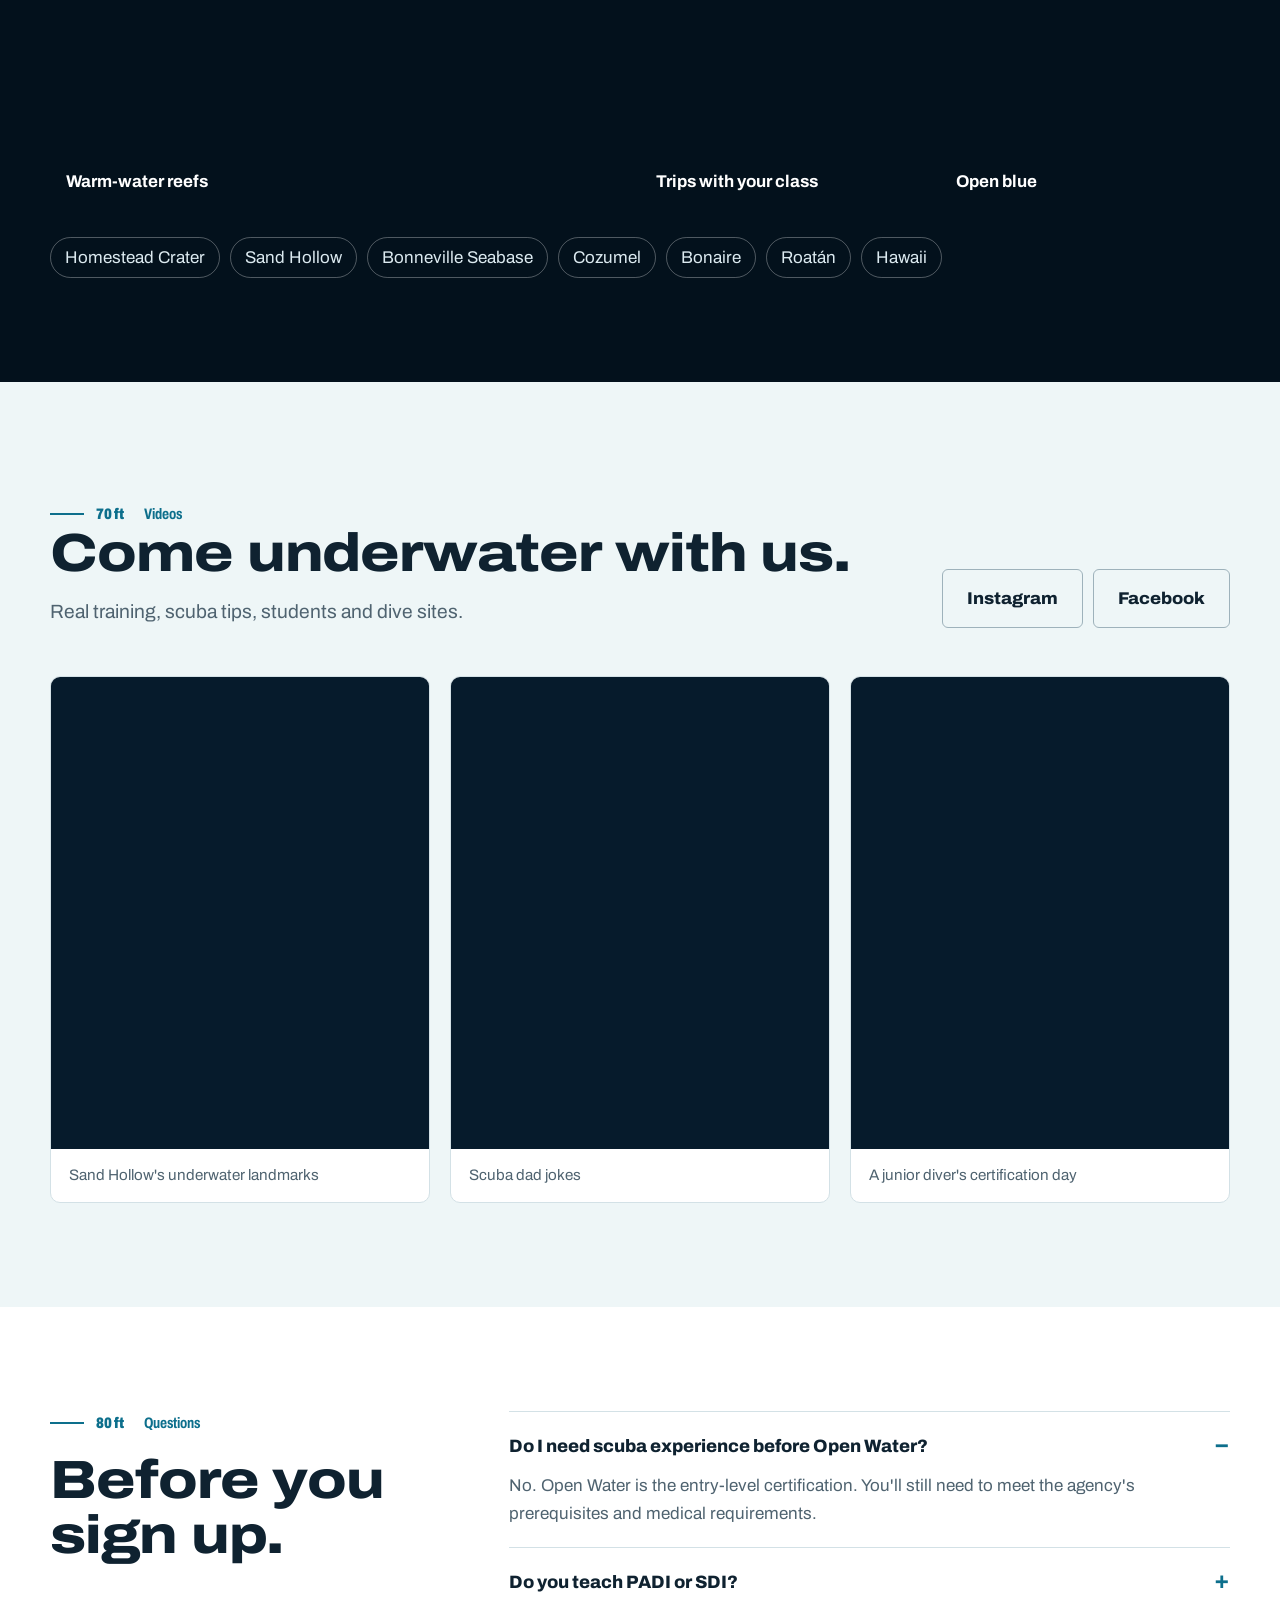
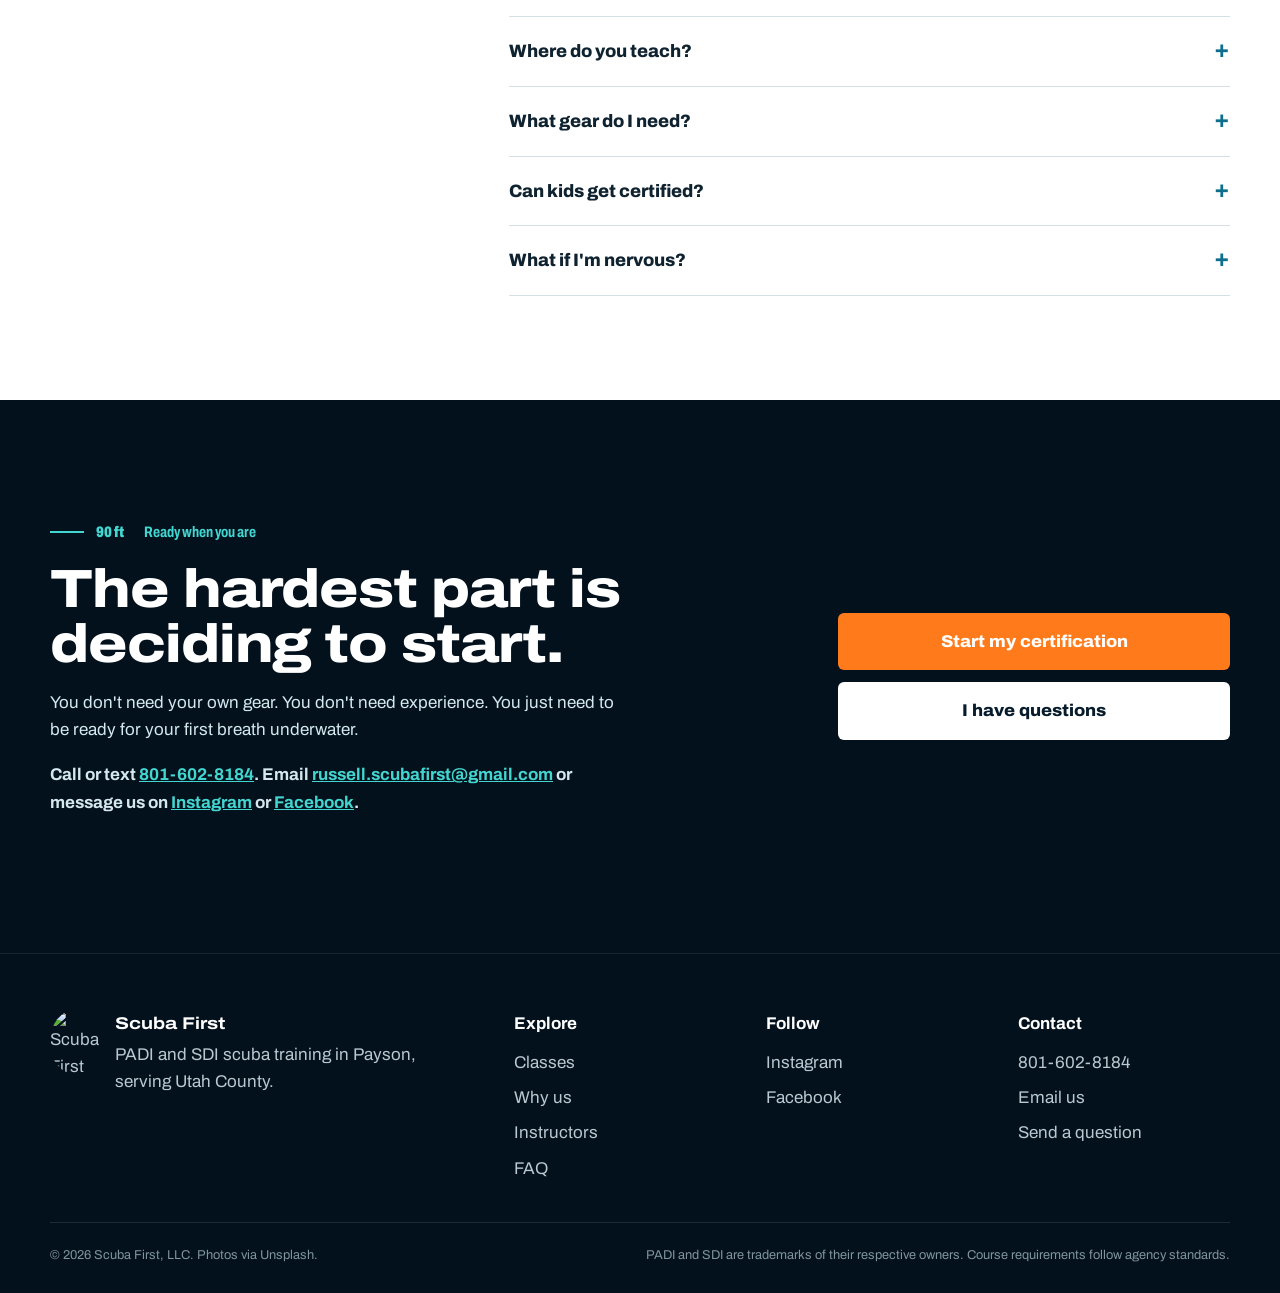
==== commit 61db3f11: "Add phone number Co-Authored-By: Claude Opus 5.5 <noreply@anthropic.com> Claude-Session: https://cla" ====
--- a/index.html
+++ b/index.html
@@ -307,7 +307,7 @@
     "description": "PADI and SDI scuba instruction based in Payson, Utah, serving Utah County.",
     "areaServed": ["Payson, Utah", "Utah County, Utah"],
     "sameAs": [
-      "https://www.facebook.com/profile.php?id=61592604832494",
+      "https://www.facebook.com/scubafirst",
       "https://www.instagram.com/scubafirst/"
     ]
   }
@@ -702,14 +702,14 @@
 window.SCUBA_FIRST_CONFIG = {
   businessName: "Scuba First",
   domain: "https://goscubafirst.com",
-  facebookUrl: "https://www.facebook.com/profile.php?id=61592604832494",
+  facebookUrl: "https://www.facebook.com/scubafirst",
   instagramUrl: "https://www.instagram.com/scubafirst/",
 
   // Add these when you are ready. The site works without them, but inquiry/payment
   // buttons will route visitors to social messaging until the links are supplied.
   inquiryFormEndpoint: "https://formsubmit.co/ajax/russell.scubafirst@gmail.com",
-  phoneDisplay: "",
-  phoneLink: "",
+  phoneDisplay: "801-602-8184",
+  phoneLink: "tel:+18016028184",
   email: "russell.scubafirst@gmail.com",
 
   paymentLinks: {
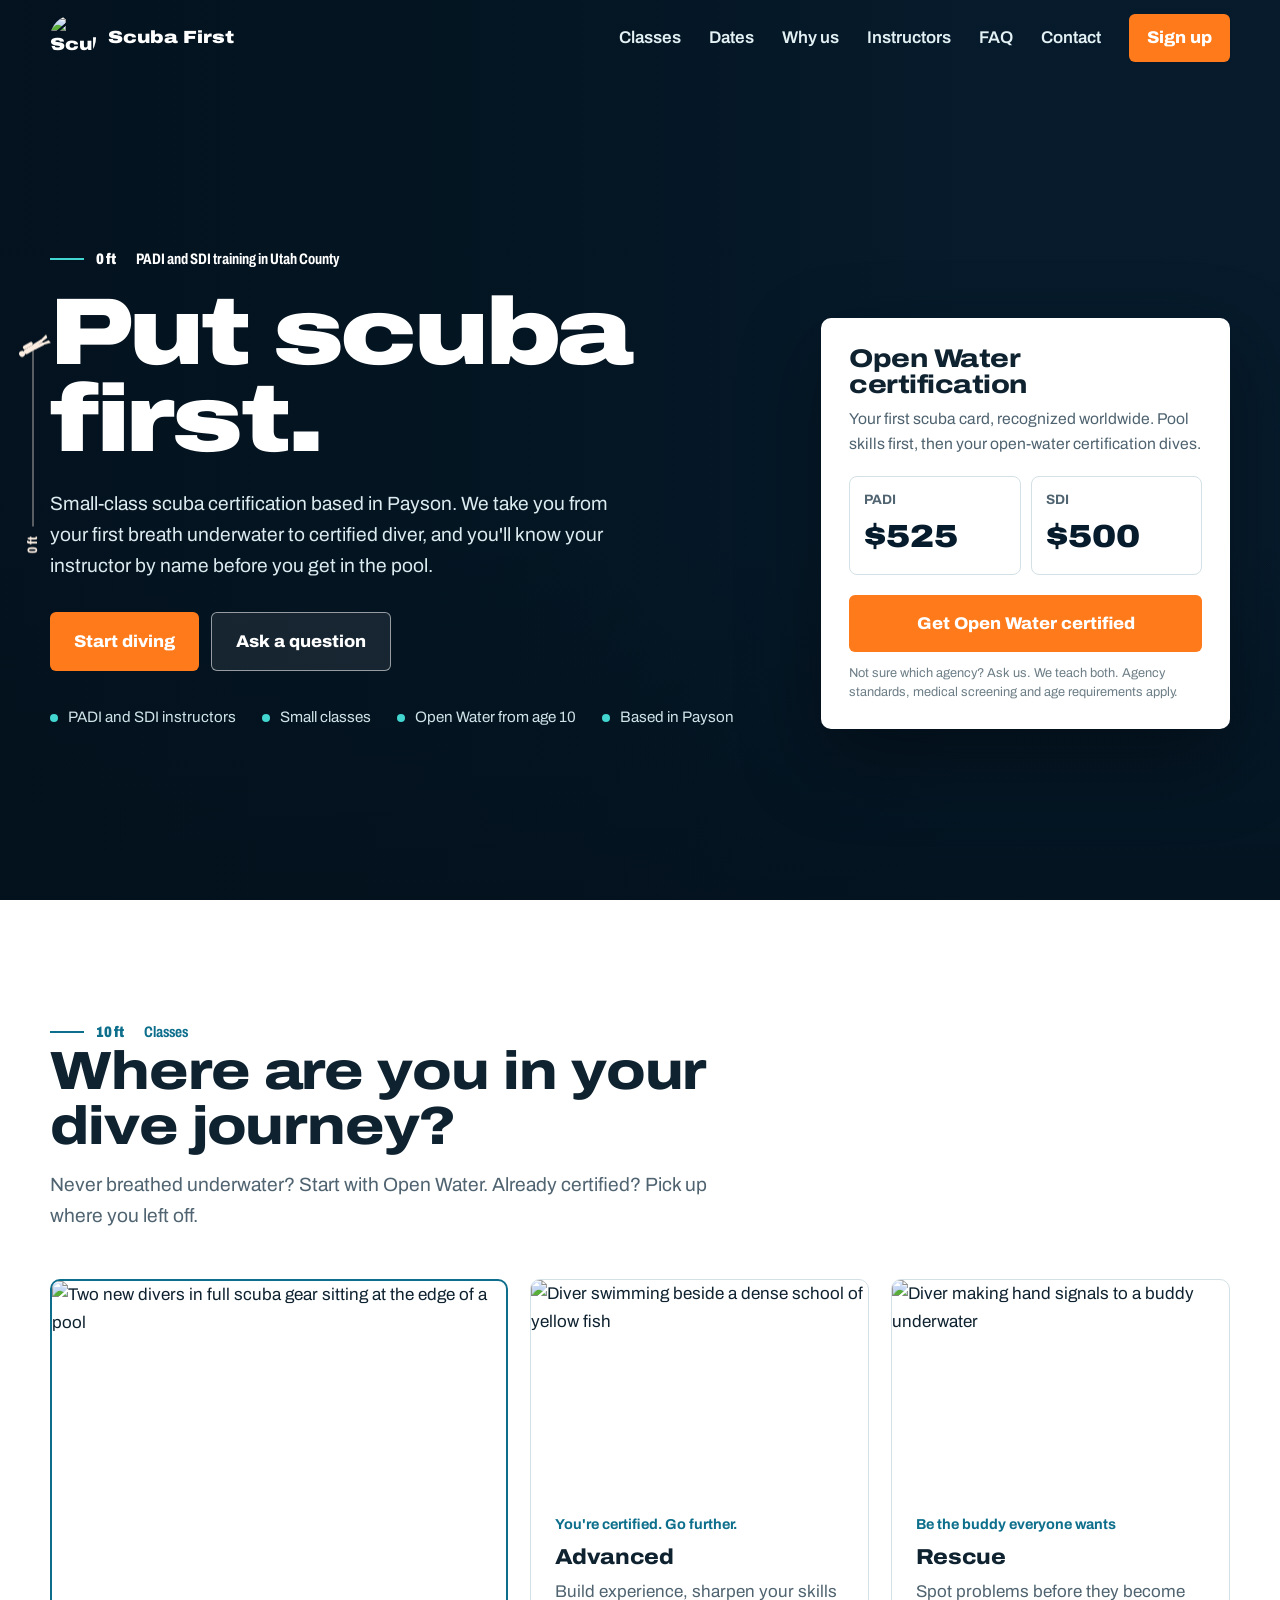
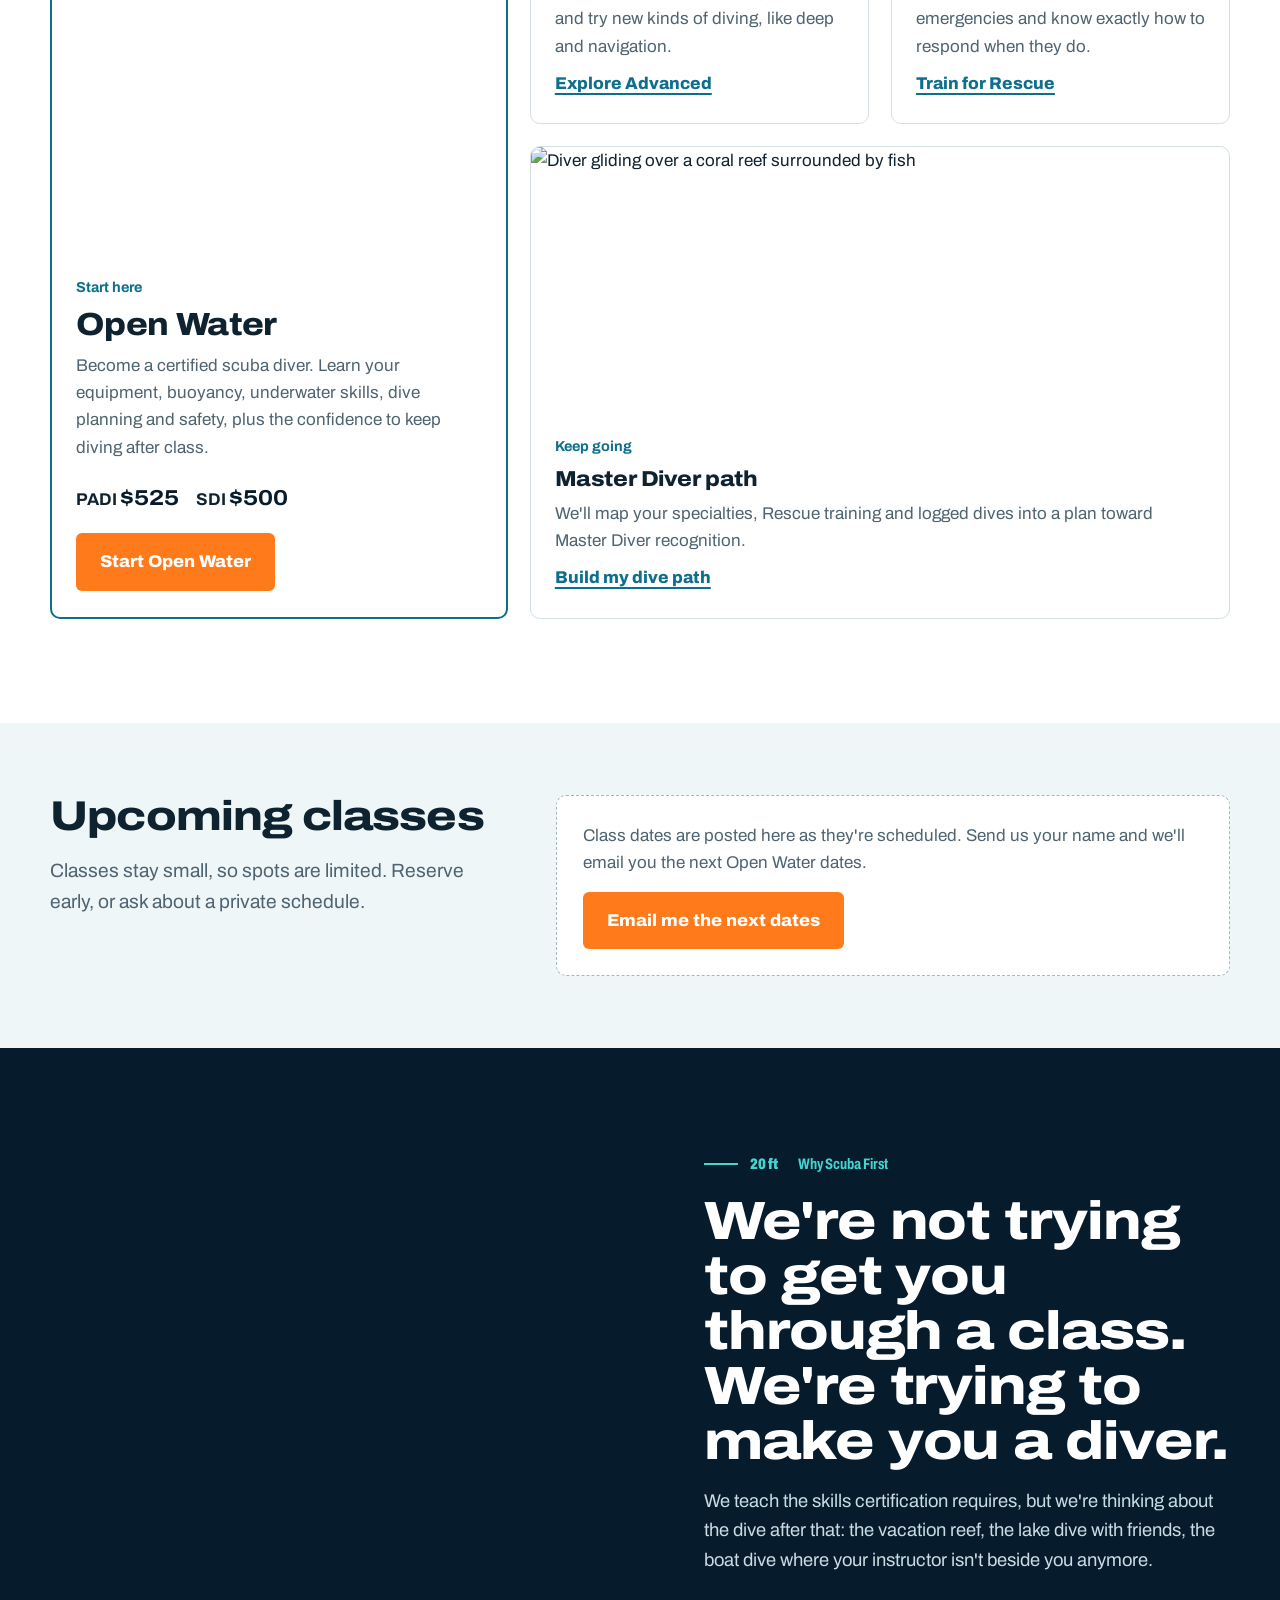
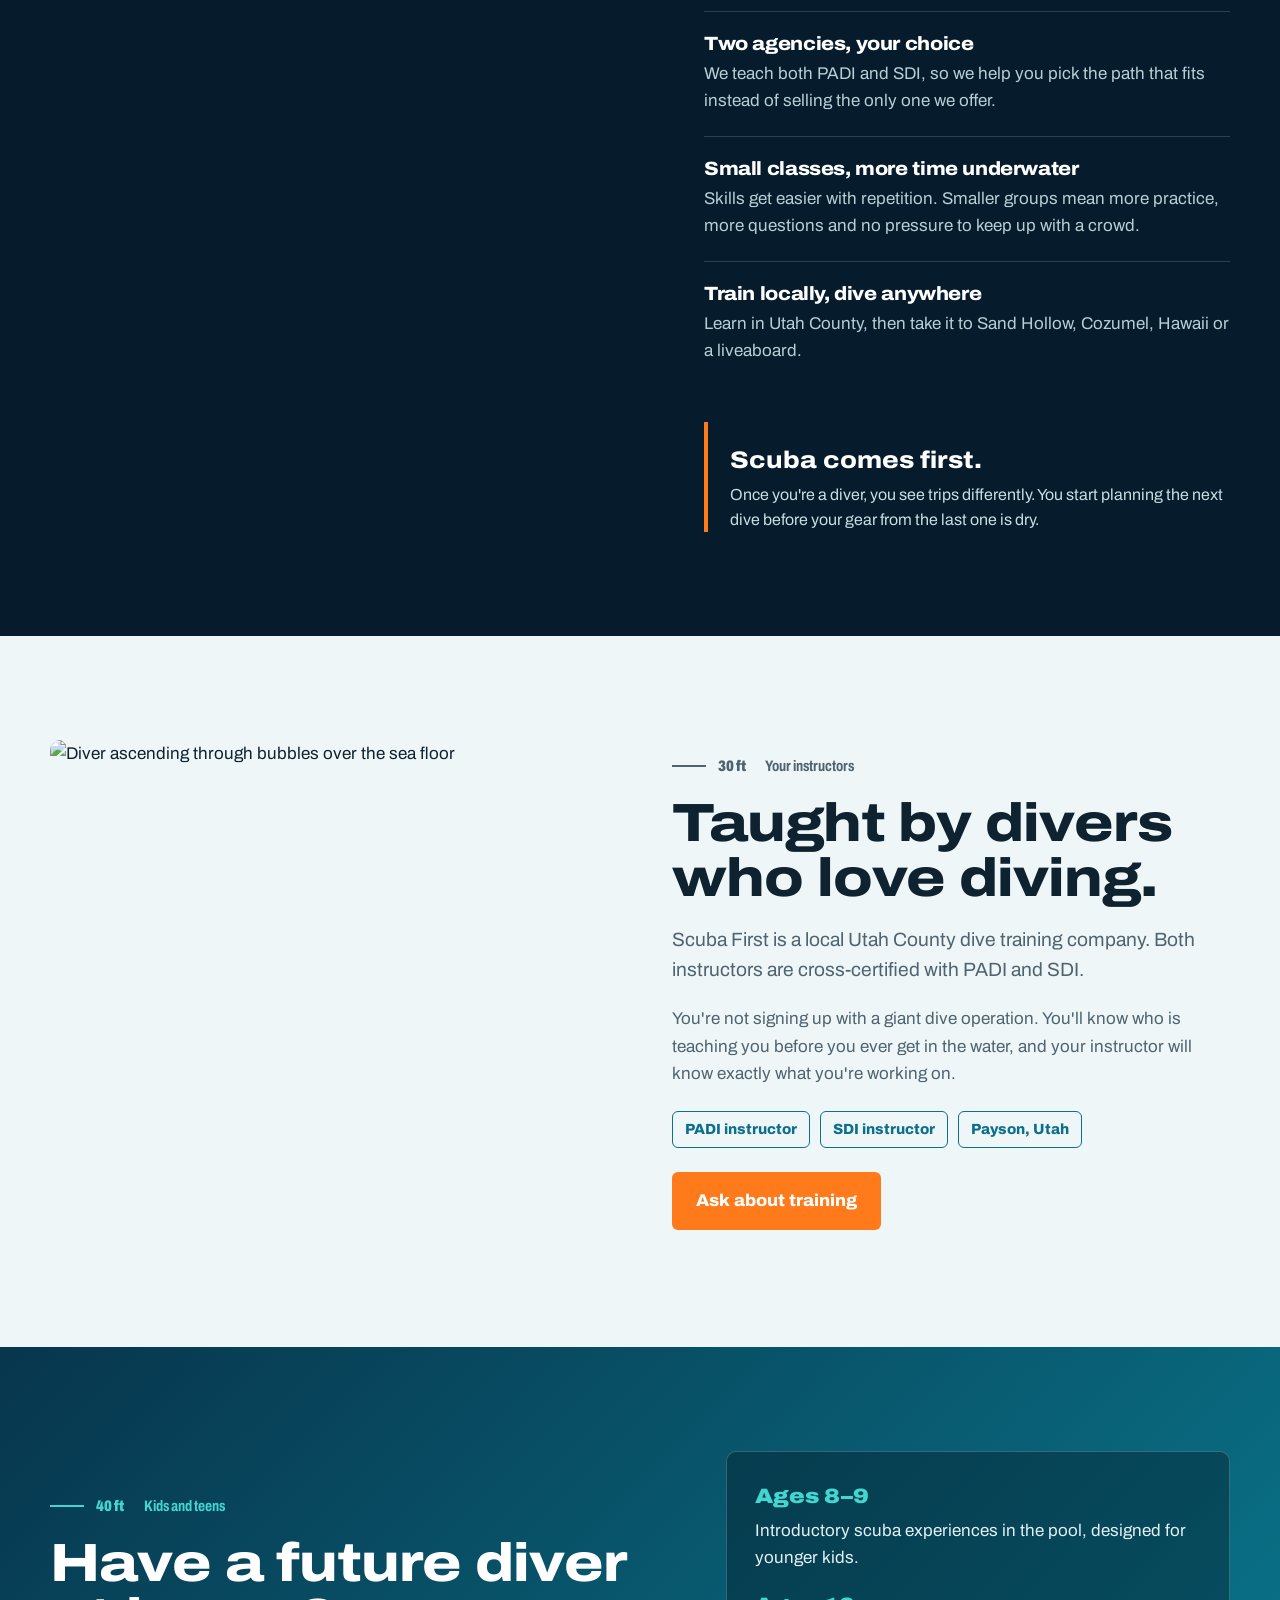
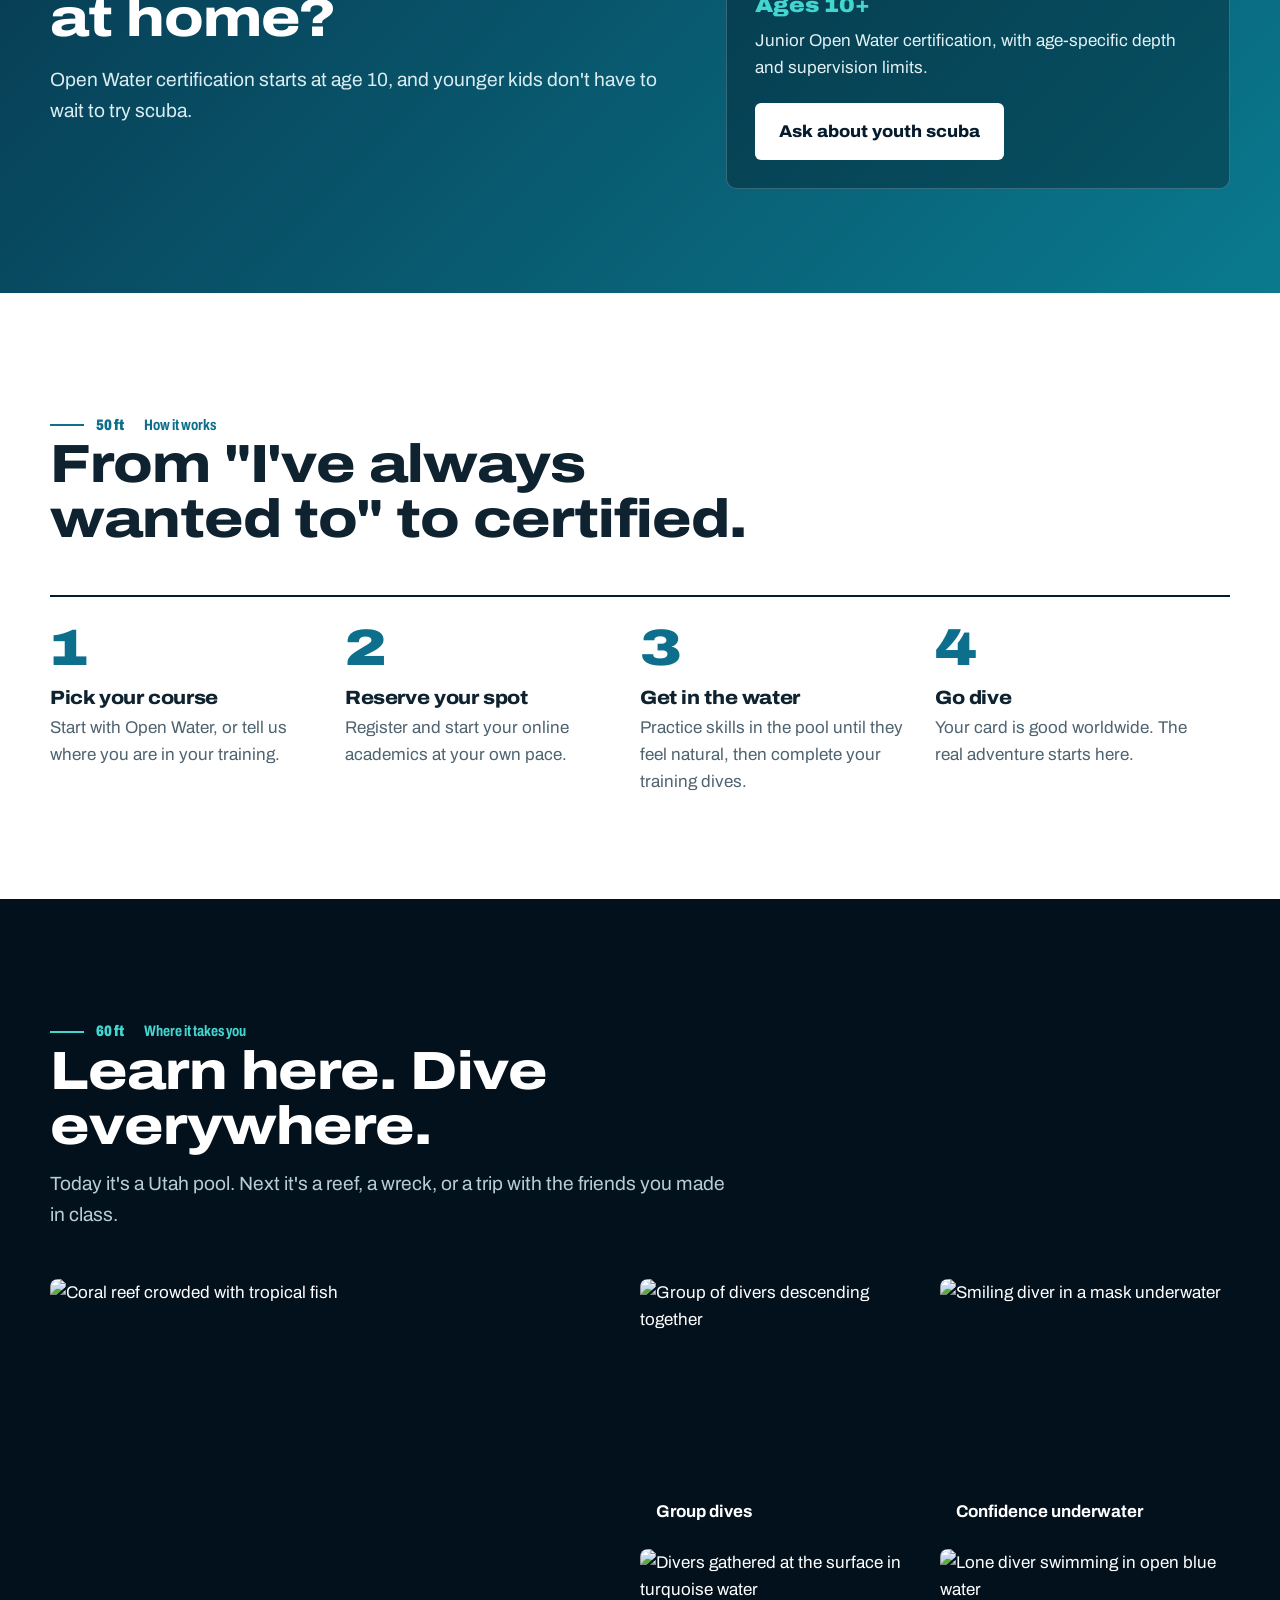
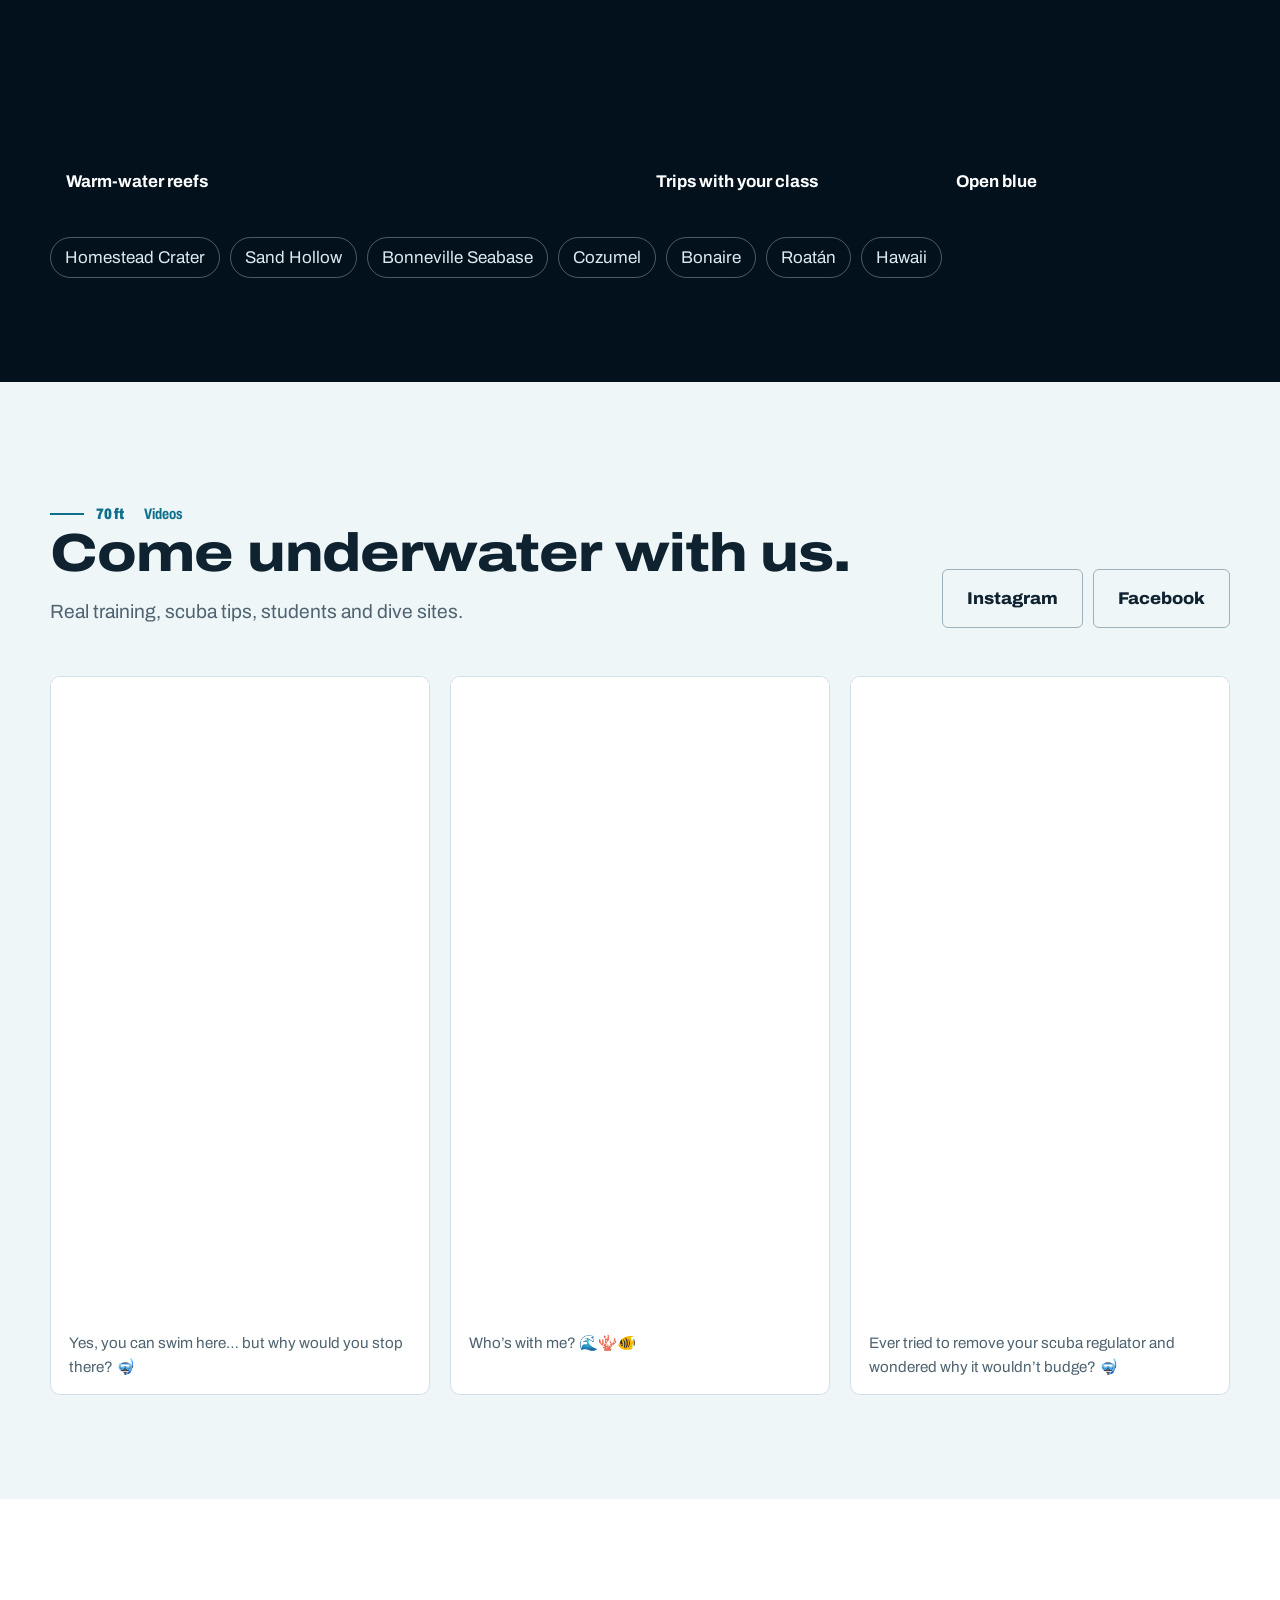
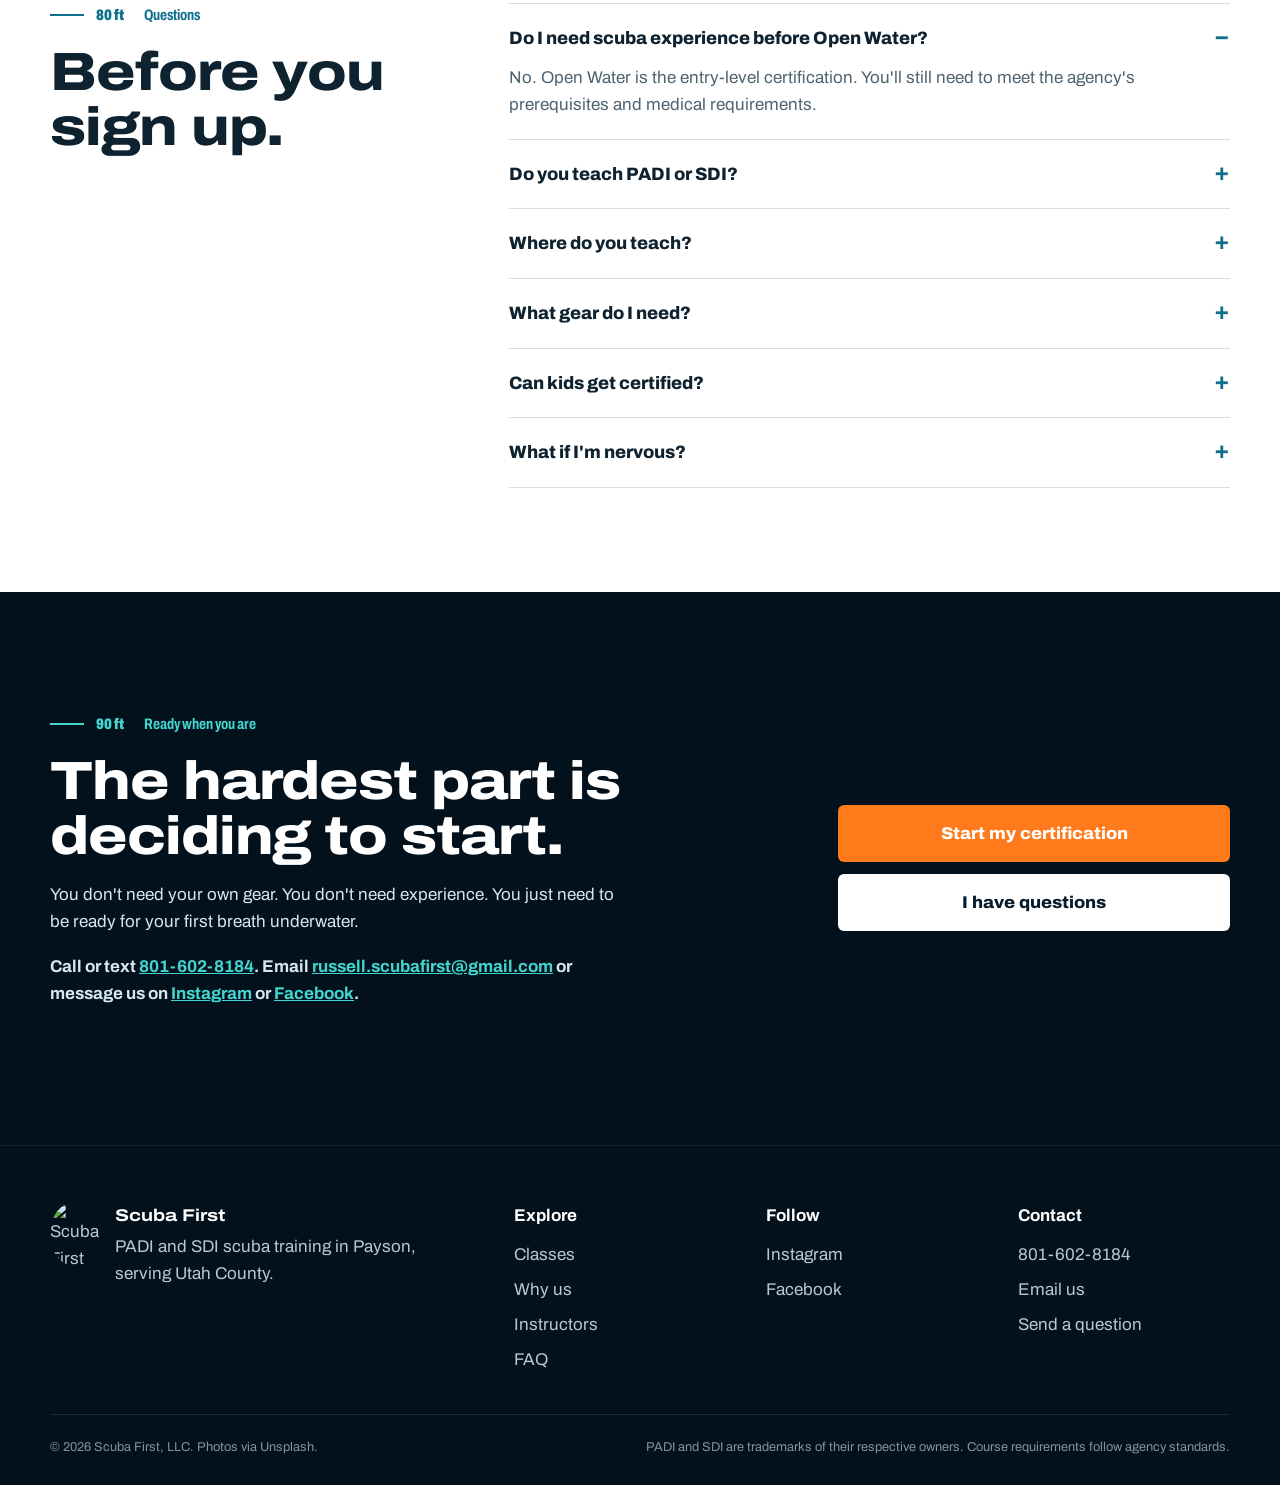
==== commit 4c00c312: "Depth gauge marker: scuba diver silhouette diving head-first Co-Authored-By: Claude Opus 5.5 <norepl" ====
--- a/index.html
+++ b/index.html
@@ -202,6 +202,8 @@
 .video-embed{aspect-ratio:4/5;background:var(--deep)}
 .video-embed iframe{width:100%;height:100%;display:block}
 .video-meta{padding:14px 18px;color:var(--muted);font-size:.95rem}
+.video-embed.ig{aspect-ratio:auto;height:640px;background:#fff}
+.video-meta b{color:var(--deep)}
 
 /* FAQ */
 .faq-wrap{display:grid;grid-template-columns:.7fr 1.3fr;gap:70px}
@@ -237,7 +239,7 @@
 /* Depth gauge: scroll-linked readout, desktop only */
 .gauge{position:fixed;left:22px;top:50%;transform:translateY(-50%);z-index:90;display:flex;flex-direction:column;align-items:center;gap:10px;pointer-events:none;mix-blend-mode:difference;color:#fff}
 .gauge-track{width:2px;height:180px;background:rgba(255,255,255,.35);position:relative}
-.gauge-fill{position:absolute;left:-3px;width:8px;height:8px;border-radius:50%;background:#fff;top:0}
+.gauge-fill{position:absolute;left:1px;top:0;width:36px;height:18px;transform:translate(-50%,-50%) rotate(-30deg);color:#fff}
 .gauge-read{font-stretch:75%;font-weight:800;font-size:.85rem;font-variant-numeric:tabular-nums;writing-mode:vertical-rl;transform:rotate(180deg)}
 
 /* Modals (unchanged behaviour) */
@@ -336,7 +338,14 @@
   </header>
 
   <div class="gauge" aria-hidden="true">
-    <div class="gauge-track"><span class="gauge-fill"></span></div>
+    <div class="gauge-track"><svg class="gauge-fill" viewBox="0 0 40 20" fill="currentColor" aria-hidden="true">
+      <circle cx="5.4" cy="11" r="3.3"/>
+      <rect x="2.6" y="9.6" width="3.2" height="2.6" rx="1" fill-opacity=".55"/>
+      <rect x="9.5" y="4.2" width="12" height="4.2" rx="2"/>
+      <rect x="8.2" y="8.4" width="15.5" height="5.6" rx="2.8"/>
+      <path d="M22 9.6 L31 9.2 M22 12.6 L31 13" stroke="currentColor" stroke-width="3.2" stroke-linecap="round"/>
+      <path d="M30.5 8.2 L39.2 5.8 L38.6 9.6 L30.5 10.6Z M30.5 11.8 L38.6 12.6 L39.2 16.4 L30.5 14Z"/>
+    </svg></div>
     <span class="gauge-read">0 ft</span>
   </div>
 
@@ -548,7 +557,7 @@
           </div>
         </div>
 
-        <div class="video-grid">
+        <div class="video-grid" id="video-grid">
           <article class="video-card">
             <div class="video-embed">
               <iframe src="https://www.facebook.com/plugins/video.php?href=https%3A%2F%2Fwww.facebook.com%2Freel%2F1436970348304581%2F&show_text=false&width=500" title="Scuba First reel about Sand Hollow underwater landmarks" width="500" height="625" style="border:none;overflow:hidden" scrolling="no" frameborder="0" allowfullscreen="true" loading="lazy" allow="autoplay; clipboard-write; encrypted-media; picture-in-picture; web-share"></iframe>
@@ -692,7 +701,7 @@
       const max = document.documentElement.scrollHeight - innerHeight;
       const p = max > 0 ? Math.min(1, y / max) : 0;
       if (read) read.textContent = Math.round(p * 90) + ' ft';
-      if (dot) dot.style.top = (p * 172) + 'px';
+      if (dot) dot.style.top = (p * 180) + 'px';
     };
     addEventListener('scroll', onScroll, {passive:true});
     onScroll();
@@ -824,6 +833,24 @@
 
   </script>
   <script>
+  // Swaps the Facebook reels for the most-viewed Instagram reels once data/reels.json has them (updated daily by GitHub Actions).
+  (async () => {
+    const grid = document.getElementById('video-grid');
+    if (!grid) return;
+    try {
+      const res = await fetch('data/reels.json', {cache: 'no-store'});
+      if (!res.ok) return;
+      const {reels} = await res.json();
+      if (!Array.isArray(reels) || !reels.length) return;
+      const esc = t => String(t ?? '').replace(/[&<>"']/g, c => ({'&':'&amp;','<':'&lt;','>':'&gt;','"':'&quot;',"'":'&#39;'}[c]));
+      grid.innerHTML = reels.filter(r => /^https:\/\/www\.instagram\.com\//.test(r.permalink)).map(r => {
+        const src = r.permalink.replace(/\/?$/, '/') + 'embed';
+        return `<article class="video-card"><div class="video-embed ig"><iframe src="${esc(src)}" title="${esc(r.caption || 'Scuba First Instagram reel')}" width="400" height="640" style="border:none;overflow:hidden" scrolling="no" frameborder="0" loading="lazy" allowfullscreen allow="autoplay; clipboard-write; encrypted-media; picture-in-picture; web-share"></iframe></div><div class="video-meta">${esc(r.caption || 'Watch on Instagram')}</div></article>`;
+      }).join('');
+    } catch { /* keep the Facebook reels */ }
+  })();
+  </script>
+  <script>
   // Fills in class dates, inclusions, instructors, phone and extra prices from SCUBA_FIRST_CONFIG.
   (() => {
     const cfg = window.SCUBA_FIRST_CONFIG || {};
